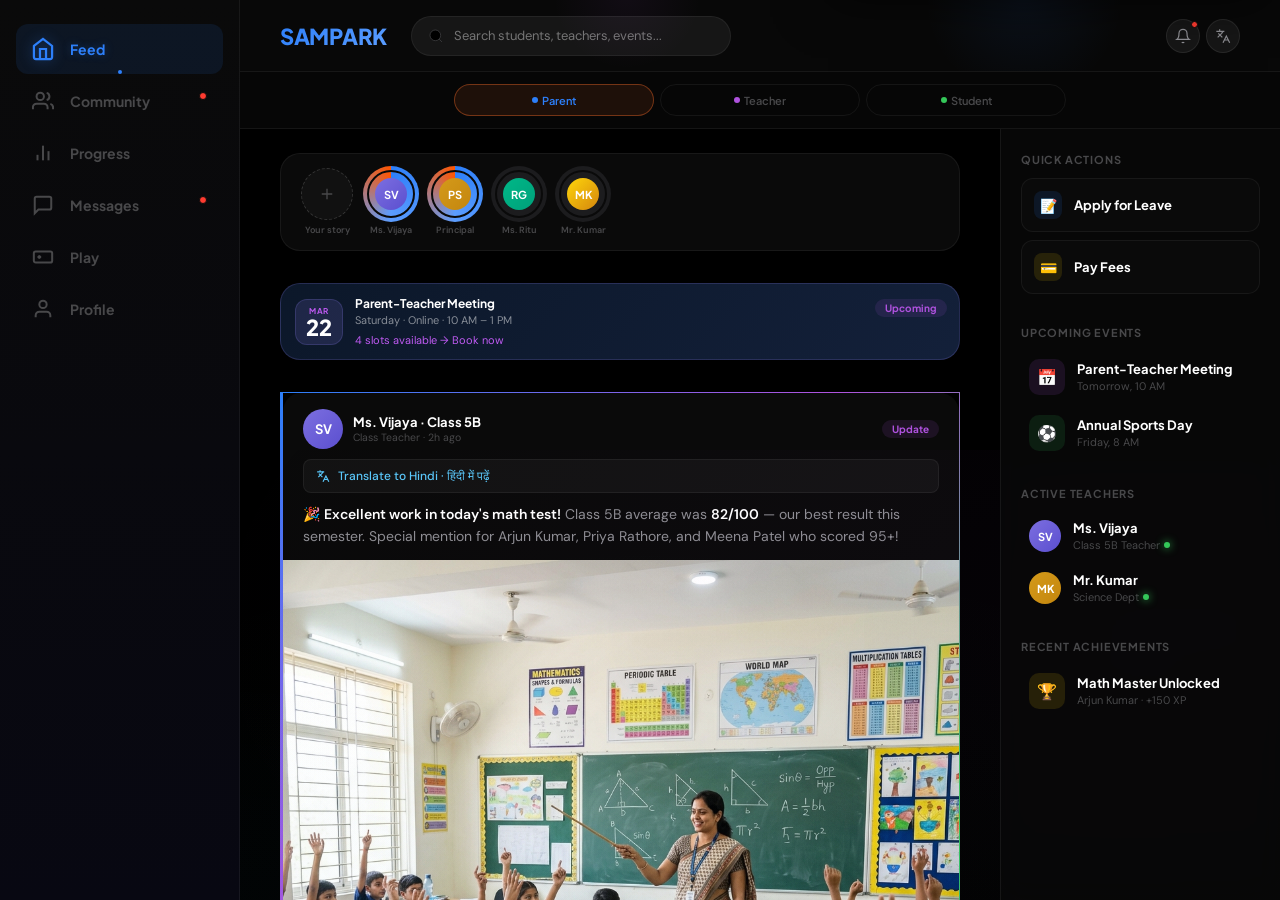
==== web/index.html @ d1271f02 "Add web directory contents properly" ====
<!DOCTYPE html>
<html lang="en">
<head>
<meta charset="UTF-8">
<meta name="viewport" content="width=device-width, initial-scale=1.0">
<title>SAMPARK — School Social Network</title>
<link href="https://fonts.googleapis.com/css2?family=Plus+Jakarta+Sans:ital,wght@0,400;0,500;0,600;0,700;0,800&family=DM+Sans:wght@400;500;600&display=swap" rel="stylesheet">
<link rel="stylesheet" href="sampark.css">
<!-- PWA Support -->
<link rel="manifest" href="manifest.json">
<meta name="theme-color" content="#000000">
<link rel="apple-touch-icon" href="img_math.png">
</head>
<body>



<!-- DEVICE -->
<div class="device">
<!-- TOAST -->
<div class="toast-container" id="toast-container"></div>
<!-- CONFETTI -->
<div class="celebrate" id="celebrate"></div>
<!-- ACHIEVEMENT MODAL -->
<div class="achmodal" id="achModal" onclick="closeAch()">
  <div class="achbox" onclick="event.stopPropagation()">
    <div class="achglow" id="achemoji">🏆</div>
    <div class="chip cgd" style="margin-bottom:12px">Achievement Unlocked!</div>
    <h2 id="achtitle">Math Master</h2>
    <p id="achdesc">Scored 90%+ in 3 consecutive tests</p>
    <div class="achxp" id="achxp">+150 XP</div>
    <button class="btn bor" style="width:100%" onclick="closeAch()">Awesome! 🎉</button>
  </div>
</div>
<!-- STORY VIEWER -->
<div class="stviewer" id="storyViewer">
  <div class="stprogbar" id="stprogbar"></div>
  <div class="sthdr">
    <div class="av av32 avt" id="stav">SV</div>
    <div style="flex:1"><div style="font-family:var(--font);font-size:13px;font-weight:700;color:white" id="stauth">Ms. Vijaya</div><div style="font-size:11px;color:rgba(255,255,255,.5)" id="sttm">2h ago</div></div>
    <div class="stclose" onclick="closeStory()"><svg viewBox="0 0 24 24"><line x1="18" y1="6" x2="6" y2="18"/><line x1="6" y1="6" x2="18" y2="18"/></svg></div>
  </div>
  <div class="stcontent" id="stcont">📸</div>
  <div class="stcap"><h4 id="stcaph">Class Update</h4><p id="stcapp">Loading...</p></div>
</div>
<!-- CHAT SCREEN -->
<div class="chatscr" id="chatScr">
  <div class="chathdr">
    <button class="chatback" onclick="closeChat()"><svg viewBox="0 0 24 24"><polyline points="15 18 9 12 15 6"/></svg></button>
    <div class="av av40 avt" style="flex-shrink:0">SV</div>
    <div style="flex:1"><div style="font-family:var(--font);font-size:15px;font-weight:700;color:var(--tx)">Ms. Vijaya · Class 5B</div><div style="font-size:11px;color:var(--mn)">● Online now</div></div>
    <div class="hbtn" onclick="toast('📹','Video Call','Connecting to Google Meet...')"><svg viewBox="0 0 24 24"><polygon points="23 7 16 12 23 17 23 7"/><rect x="1" y="5" width="15" height="14" rx="2" ry="2"/></svg></div>
  </div>
  <div class="chatmsgs" id="chatmsgs">
    <div style="text-align:center;font-size:11px;color:var(--tx3);padding:8px 0">Today</div>
    <div class="mbbl min">Arjun did wonderfully in today's math test! 🌟 He scored 96/100. You should be very proud!<div class="mtmin">10:23 AM</div></div>
    <div class="mbbl min" style="align-self:flex-start">
      <div class="voicemsg">
        <button class="vplay" onclick="playVoice(this)"><svg viewBox="0 0 24 24"><polygon points="5 3 19 12 5 21 5 3"/></svg></button>
        <div class="vwv" id="vwv"></div>
        <span style="font-size:10px;color:var(--tx3)">0:12</span>
      </div>
      <div class="mtmin">10:24 AM</div>
    </div>
    <div class="mbbl mout">Thank you so much! We've been practicing every evening. Can I schedule a meeting to discuss his overall progress? 🙏<div class="mtm">10:31 AM ✓✓</div></div>
    <div class="mbbl min">Absolutely! I have slots on Saturday morning. Use the scheduler to book a time. 📅<div class="mtmin">10:35 AM</div></div>
  </div>
  <div class="chatinput">
    <div class="hbtn" onclick="toast('🎤','Voice Note','Hold to record in Hindi')"><svg viewBox="0 0 24 24"><path d="M12 1a3 3 0 0 0-3 3v8a3 3 0 0 0 6 0V4a3 3 0 0 0-3-3z"/><path d="M19 10v2a7 7 0 0 1-14 0v-2"/><line x1="12" y1="19" x2="12" y2="23"/><line x1="8" y1="23" x2="16" y2="23"/></svg></div>
    <input type="text" placeholder="Type a message..." id="ci" onkeydown="if(event.key==='Enter')sendMsg()"/>
    <button class="chatsend" onclick="sendMsg()"><svg viewBox="0 0 24 24"><line x1="22" y1="2" x2="11" y2="13"/><polygon points="22 2 15 22 11 13 2 9 22 2"/></svg></button>
  </div>
</div>
<!-- NOTIF PANEL -->
<div class="notifpanel" id="notifPanel">
  <div class="notifhdr"><h3>Notifications</h3><div class="hbtn" onclick="closeNotif()"><svg viewBox="0 0 24 24"><line x1="18" y1="6" x2="6" y2="18"/><line x1="6" y1="6" x2="18" y2="18"/></svg></div></div>
  <div class="notifitem unrd" onclick="closeNotif();badge('🏆','Math Master','Scored 95/100 — excellent!','+150 XP')"><div class="notiftico" style="background:var(--gdl)">🏆</div><div class="notifbdy"><h5>Badge Unlocked — Math Master!</h5><p>Arjun earned the Math Master badge</p><time>2 minutes ago</time></div></div>
  <div class="notifitem unrd" onclick="closeNotif();openChat()"><div class="notiftico" style="background:var(--pul)">💬</div><div class="notifbdy"><h5>Message from Ms. Vijaya</h5><p>Arjun did wonderfully today! 🌟</p><time>2 hours ago</time></div></div>
  <div class="notifitem unrd" onclick="closeNotif();switchTab('comm')"><div class="notiftico" style="background:var(--rdl)">📢</div><div class="notifbdy"><h5>School Announcement</h5><p>Early dismissal this Friday at 1 PM</p><time>3 hours ago</time></div></div>
  <div class="notifitem" onclick="closeNotif()"><div class="notiftico" style="background:var(--mnl)">🗓️</div><div class="notifbdy"><h5>Meeting Reminder</h5><p>PTM tomorrow at 10 AM — video call ready</p><time>Yesterday</time></div></div>
  <div class="notifitem" onclick="closeNotif()"><div class="notiftico" style="background:var(--gdl)">🔥</div><div class="notifbdy"><h5>7-Day Streak!</h5><p>You've been active 7 days in a row +50 XP</p><time>2 days ago</time></div></div>
</div>

  <div class="status">
    <span class="st">9:41</span>
    <div style="display:flex;gap:6px;align-items:center">
      <div class="sig"><span></span><span></span><span></span><span></span></div>
      <svg width="15" height="11" viewBox="0 0 15 11" fill="var(--tx)"><path d="M7.5 2.5C9.5 2.5 11.3 3.3 12.6 4.6L14 3.2C12.3 1.5 10 .5 7.5.5S2.7 1.5 1 3.2L2.4 4.6C3.7 3.3 5.5 2.5 7.5 2.5z"/><path d="M7.5 5.5c1.1 0 2.1.45 2.83 1.17L11.74 5.2A5.49 5.49 0 0 0 7.5 3.5 5.49 5.49 0 0 0 3.26 5.2L4.67 6.67A3.97 3.97 0 0 1 7.5 5.5z"/><circle cx="7.5" cy="9" r="1.5"/></svg>
      <div class="bat"><div class="bat-body"><div class="bat-fill"></div></div><div class="bat-tip"></div></div>
    </div>
  </div>
  <div class="app-hdr">
    <div class="hdr-left">
      <div class="hdr-logo">
        <img src="logo.png" alt="" onerror="this.style.display='none'" class="logo-img">
        <span class="logo">SAMPARK</span>
      </div>
      
      <div class="desk-search">
        <svg viewBox="0 0 24 24"><circle cx="11" cy="11" r="8"/><line x1="21" y1="21" x2="16.65" y2="16.65"/></svg>
        <input type="text" placeholder="Search students, teachers, events..." />
      </div>
    </div>
    
    <div class="hdr-r">
      <div class="hbtn" onclick="openNotif()" style="position:relative">
        <svg viewBox="0 0 24 24"><path d="M18 8A6 6 0 0 0 6 8c0 7-3 9-3 9h18s-3-2-3-9"/><path d="M13.73 21a2 2 0 0 1-3.46 0"/></svg>
        <span class="nbadge"></span>
      </div>
      <div class="hbtn" onclick="toast('🌐','Translate','Content will appear in Hindi')">
        <svg viewBox="0 0 24 24"><path d="M5 8l6 6M4 14l6-6 2-3"/><path d="M2 5h12M7 2v3"/><path d="M22 22l-5-10-5 10M14 18h6"/></svg>
      </div>
    </div>
  </div>
  <div class="role-bar">
    <div class="rp ap" id="rp-parent" onclick="setRole('parent')"><div class="rp-dot" style="background:var(--or)"></div><span data-i18n="parent">Parent</span></div>
    <div class="rp" id="rp-teacher" onclick="setRole('teacher')"><div class="rp-dot" style="background:var(--pu)"></div><span data-i18n="teacher">Teacher</span></div>
    <div class="rp" id="rp-student" onclick="setRole('student')"><div class="rp-dot" style="background:var(--mn)"></div><span data-i18n="student">Student</span></div>
  </div>
  <div class="screens">
    <!-- ═══ FEED ═══ -->
    <div class="scr active" id="s-feed">
      <div class="stbar">
        <div class="stit"><div class="stadd" onclick="toast('📷','Add Story','Camera opening...')"><svg viewBox="0 0 24 24"><line x1="12" y1="5" x2="12" y2="19"/><line x1="5" y1="12" x2="19" y2="12"/></svg></div><span class="stnm" data-i18n="yourStory">Your story</span></div>
        <div class="stit" onclick="openStory('SV','Ms. Vijaya','2h ago','📸','Class 5B Math Results 🎉','Class average 82/100 — our best this semester!','img_math.png')"><div class="string live"><div class="stinner"><div class="av av32 avt">SV</div></div></div><span class="stnm">Ms. Vijaya</span></div>
        <div class="stit" onclick="openStory('PS','Principal','5h ago','🏫','Annual Sports Day 🏆','Sports Day prep in full swing — parents welcome!','img_sports.png')"><div class="string live"><div class="stinner"><div class="av av32 ava">PS</div></div></div><span class="stnm">Principal</span></div>
        <div class="stit" onclick="openStory('RG','Ms. Ritu','1d ago','📚','Book Fair Coming! 📖','500+ books at Scholastic Book Fair — May 18-20!','img_bookfair.png')"><div class="string seen"><div class="stinner"><div class="av av32 avs">RG</div></div></div><span class="stnm">Ms. Ritu</span></div>
        <div class="stit" onclick="openStory('MK','Mr. Kumar','2d ago','🔬','Science Project 🧪','Students building amazing solar system models!','img_science.png')"><div class="string seen"><div class="stinner"><div class="av av32 avt" style="background:linear-gradient(135deg,var(--gd),#D4860E)">MK</div></div></div><span class="stnm">Mr. Kumar</span></div>
      </div>
      <div class="evbanner" onclick="switchTab('msgs')">
        <div class="evdt"><div class="evm">Mar</div><div class="evd">22</div></div>
        <div class="evinf"><h4>Parent-Teacher Meeting</h4><p>Saturday · Online · 10 AM – 1 PM</p><p style="margin-top:6px;font-size:11px;color:var(--pu2)">4 slots available → Book now</p></div>
        <div class="evp"><span class="chip cpu">Upcoming</span></div>
      </div>
      <div id="tc" style="display:none">
        <div style="margin:8px 20px;background:var(--s1);border:1px solid var(--br);border-radius:var(--r16);padding:14px">
          <div style="display:flex;align-items:center;gap:10px;margin-bottom:10px">
            <div class="av av40 avt">SV</div>
            <div style="flex:1;background:var(--s2);border-radius:var(--r99);height:36px;display:flex;align-items:center;padding:0 14px;cursor:text;color:var(--tx3);font-size:13px" onclick="toast('✏️','Post Composer','Opening editor...')">What's happening in class today?</div>
          </div>
          <div style="display:flex;gap:8px">
            <button class="btn bgh" style="height:34px;padding:0 12px;font-size:12px;flex:1" onclick="toast('📸','Camera','Opening...')">📸 Photo</button>
            <button class="btn bgh" style="height:34px;padding:0 12px;font-size:12px;flex:1" onclick="toast('🎤','Voice','Recording...')">🎤 Voice</button>
            <button class="btn bor" style="height:34px;padding:0 12px;font-size:12px;flex:1" onclick="toast('📢','Posted!','Update sent to 42 parents via app + WhatsApp')">Post Now</button>
          </div>
        </div>
      </div>
      <div class="post unread">
        <div class="phdr">
          <div class="av av40 avt">SV</div>
          <div class="pmeta"><div class="pname">Ms. Vijaya · Class 5B</div><div class="psub">Class Teacher · 2h ago</div></div>
          <span class="chip cpu">Update</span>
        </div>
        <div class="trbar" onclick="toast('🌐','Translated to Hindi','कक्षा 5बी का गणित परिणाम आ गया!')">
          <svg viewBox="0 0 24 24"><path d="M5 8l6 6M4 14l6-6 2-3"/><path d="M2 5h12M7 2v3"/><path d="M22 22l-5-10-5 10M14 18h6"/></svg>
          <span>Translate to Hindi · हिंदी में पढ़ें</span>
        </div>
        <div class="pbody">🎉 <strong>Excellent work in today's math test!</strong> Class 5B average was <strong>82/100</strong> — our best result this semester. Special mention for Arjun Kumar, Priya Rathore, and Meena Patel who scored 95+!</div>
        <img class="pimg" src="img_math.png" alt="Math class">
        <div class="xpembed">
          <div class="xpei">🏆</div>
          <div class="xpet"><h5>Class Achievement Unlocked!</h5><p>Math Masters — Class 5B earned +300 XP</p></div>
          <button class="btn bgh" style="height:30px;padding:0 10px;font-size:11px;flex-shrink:0" onclick="badge('🏆','Math Master','Arjun scored 95/100!','+150 XP')">Celebrate</button>
        </div>
        <div class="pacts">
          <div class="abtn" id="lk1" onclick="like('lk1',24)"><svg viewBox="0 0 24 24"><path d="M20.84 4.61a5.5 5.5 0 0 0-7.78 0L12 5.67l-1.06-1.06a5.5 5.5 0 0 0-7.78 7.78l1.06 1.06L12 21.23l7.78-7.78 1.06-1.06a5.5 5.5 0 0 0 0-7.78z"/></svg><span>24</span></div>
          <div class="abtn" onclick="switchTab('comm')"><svg viewBox="0 0 24 24"><path d="M21 15a2 2 0 0 1-2 2H7l-4 4V5a2 2 0 0 1 2-2h14a2 2 0 0 1 2 2z"/></svg><span>8</span></div>
          <div class="abtn" id="cp1" onclick="clap('cp1',12)"><svg viewBox="0 0 24 24"><path d="M14.5 2.5c0-1.1-.9-2-2-2s-2 .9-2 2v7.5L9 12l-1.5-5.5c-.28-1.1-1.4-1.7-2.5-1.4s-1.7 1.4-1.4 2.5L6 17l-1.7-1.7a1.5 1.5 0 0 0-2.1 2.1L6 21.2A7.5 7.5 0 0 0 13.5 24h1a7.5 7.5 0 0 0 7.5-7.5V9a2 2 0 0 0-4 0v-1a2 2 0 0 0-4 0v-.5z"/></svg><span>12</span></div>
          <div class="abtn" onclick="toast('📤','Shared!','Sent to WhatsApp')"><svg viewBox="0 0 24 24"><circle cx="18" cy="5" r="3"/><circle cx="6" cy="12" r="3"/><circle cx="18" cy="19" r="3"/><line x1="8.59" y1="13.51" x2="15.42" y2="17.49"/><line x1="15.41" y1="6.51" x2="8.59" y2="10.49"/></svg><span>Share</span></div>
        </div>
      </div>
      <div class="post">
        <div class="phdr">
          <div class="av av40 avs">RG</div>
          <div class="pmeta"><div class="pname">Ms. Ritu Gupta</div><div class="psub">Hindi & Science · 5h ago</div></div>
          <span class="chip cmn">Home Tips</span>
        </div>
        <div class="pbody">📚 <strong>Tonight's home-support challenge:</strong> Ask your child to read one paragraph aloud from any book or newspaper. Just 5 minutes — it significantly boosts reading fluency over time! 🌙</div>
        <div class="tipcard">
          <h5><svg width="12" height="12" viewBox="0 0 24 24" fill="none" stroke="currentColor" stroke-width="2"><polyline points="20 6 9 17 4 12"/></svg>Quick Action for Tonight</h5>
          <p>5 mins read-aloud with your child before bedtime ✓</p>
        </div>
        <div class="pacts">
          <div class="abtn" id="lk2" onclick="like('lk2',18)"><svg viewBox="0 0 24 24"><path d="M20.84 4.61a5.5 5.5 0 0 0-7.78 0L12 5.67l-1.06-1.06a5.5 5.5 0 0 0-7.78 7.78l1.06 1.06L12 21.23l7.78-7.78 1.06-1.06a5.5 5.5 0 0 0 0-7.78z"/></svg><span>18</span></div>
          <div class="abtn" onclick="switchTab('comm')"><svg viewBox="0 0 24 24"><path d="M21 15a2 2 0 0 1-2 2H7l-4 4V5a2 2 0 0 1 2-2h14a2 2 0 0 1 2 2z"/></svg><span>3</span></div>
          <div class="abtn" onclick="toast('📤','Shared!','Sent to WhatsApp')"><svg viewBox="0 0 24 24"><circle cx="18" cy="5" r="3"/><circle cx="6" cy="12" r="3"/><circle cx="18" cy="19" r="3"/><line x1="8.59" y1="13.51" x2="15.42" y2="17.49"/><line x1="15.41" y1="6.51" x2="8.59" y2="10.49"/></svg><span>Share</span></div>
        </div>
      </div>
      <div class="post" style="margin-bottom:8px">
        <div class="phdr">
          <div class="av av40 ava">PS</div>
          <div class="pmeta"><div class="pname">Principal Singh</div><div class="psub">School Administration · 1d ago</div></div>
          <span class="chip crd">Alert</span>
        </div>
        <div class="pbody">⚠️ <strong>Important:</strong> School closes at <strong>1 PM on Friday, March 21</strong> for Annual Sports Day preparation. Please arrange early pickup. Thank you!</div>
        <div class="pacts">
          <div class="abtn" id="lk3" onclick="like('lk3',41)"><svg viewBox="0 0 24 24"><path d="M20.84 4.61a5.5 5.5 0 0 0-7.78 0L12 5.67l-1.06-1.06a5.5 5.5 0 0 0-7.78 7.78l1.06 1.06L12 21.23l7.78-7.78 1.06-1.06a5.5 5.5 0 0 0 0-7.78z"/></svg><span>41</span></div>
          <div class="abtn" onclick="switchTab('comm')"><svg viewBox="0 0 24 24"><path d="M21 15a2 2 0 0 1-2 2H7l-4 4V5a2 2 0 0 1 2-2h14a2 2 0 0 1 2 2z"/></svg><span>12</span></div>
          <div class="abtn" onclick="toast('📤','Shared!','Sent to WhatsApp')"><svg viewBox="0 0 24 24"><circle cx="18" cy="5" r="3"/><circle cx="6" cy="12" r="3"/><circle cx="18" cy="19" r="3"/><line x1="8.59" y1="13.51" x2="15.42" y2="17.49"/><line x1="15.41" y1="6.51" x2="8.59" y2="10.49"/></svg><span>Share</span></div>
        </div>
      </div>
      <!-- NEW POSTS -->
      <div class="post unread">
        <div class="phdr">
          <div class="av av40 avt" style="background:linear-gradient(135deg,var(--gd),#D4860E)">MK</div>
          <div class="pmeta"><div class="pname">Mr. Kumar · Science</div><div class="psub">Class 5B · 3h ago</div></div>
          <span class="chip cor">Reminder</span>
        </div>
        <div class="pbody">🔬 <strong>Science Project Reminder!</strong> All students must submit their working models by <strong>Friday, May 16</strong>. Topics: Solar System, Water Cycle, or Simple Machines. Parents, please help them with materials — chart paper, thermocol, and glue. 🧪</div>
        <img class="pimg" src="img_science.png" alt="Science project">
        <div class="tipcard"><h5><svg width="12" height="12" viewBox="0 0 24 24" fill="none" stroke="currentColor" stroke-width="2"><polyline points="20 6 9 17 4 12"/></svg>Materials Needed</h5><p>Chart paper · Thermocol · Fevicol · Sketch pens · Any recycled items ✓</p></div>
        <div class="pacts">
          <div class="abtn" id="lk4" onclick="like('lk4',15)"><svg viewBox="0 0 24 24"><path d="M20.84 4.61a5.5 5.5 0 0 0-7.78 0L12 5.67l-1.06-1.06a5.5 5.5 0 0 0-7.78 7.78l1.06 1.06L12 21.23l7.78-7.78 1.06-1.06a5.5 5.5 0 0 0 0-7.78z"/></svg><span>15</span></div>
          <div class="abtn" onclick="switchTab('comm')"><svg viewBox="0 0 24 24"><path d="M21 15a2 2 0 0 1-2 2H7l-4 4V5a2 2 0 0 1 2-2h14a2 2 0 0 1 2 2z"/></svg><span>5</span></div>
          <div class="abtn" onclick="toast('📤','Shared!','Sent to WhatsApp')"><svg viewBox="0 0 24 24"><circle cx="18" cy="5" r="3"/><circle cx="6" cy="12" r="3"/><circle cx="18" cy="19" r="3"/><line x1="8.59" y1="13.51" x2="15.42" y2="17.49"/><line x1="15.41" y1="6.51" x2="8.59" y2="10.49"/></svg><span>Share</span></div>
        </div>
      </div>
      <div class="post">
        <div class="phdr">
          <div class="av av40" style="background:linear-gradient(135deg,#2D7FF9,#5B9DFF)">PT</div>
          <div class="pmeta"><div class="pname">PE Teacher · Sports Dept</div><div class="psub">Physical Education · 6h ago</div></div>
          <span class="chip cmn">Sports</span>
        </div>
        <div class="pbody">🏃 <strong>Annual Sports Day — March 21!</strong> Events include: 100m race, relay, long jump, tug of war, and lemon-spoon race. Students must wear white PT uniform and white shoes. Reporting time: <strong>7:30 AM sharp</strong>. Parents are welcome to attend! 🏆</div>
        <img class="pimg" src="img_sports.png" alt="Sports day">
        <div class="pacts">
          <div class="abtn" id="lk5" onclick="like('lk5',32)"><svg viewBox="0 0 24 24"><path d="M20.84 4.61a5.5 5.5 0 0 0-7.78 0L12 5.67l-1.06-1.06a5.5 5.5 0 0 0-7.78 7.78l1.06 1.06L12 21.23l7.78-7.78 1.06-1.06a5.5 5.5 0 0 0 0-7.78z"/></svg><span>32</span></div>
          <div class="abtn" onclick="switchTab('comm')"><svg viewBox="0 0 24 24"><path d="M21 15a2 2 0 0 1-2 2H7l-4 4V5a2 2 0 0 1 2-2h14a2 2 0 0 1 2 2z"/></svg><span>9</span></div>
          <div class="abtn" onclick="toast('📤','Shared!','Sent to WhatsApp')"><svg viewBox="0 0 24 24"><circle cx="18" cy="5" r="3"/><circle cx="6" cy="12" r="3"/><circle cx="18" cy="19" r="3"/><line x1="8.59" y1="13.51" x2="15.42" y2="17.49"/><line x1="15.41" y1="6.51" x2="8.59" y2="10.49"/></svg><span>Share</span></div>
        </div>
      </div>
      <div class="post">
        <div class="phdr">
          <div class="av av40 ava">PS</div>
          <div class="pmeta"><div class="pname">PTA Committee</div><div class="psub">Parent-Teacher Association · 1d ago</div></div>
          <span class="chip cpu">Meeting</span>
        </div>
        <div class="pbody">📋 <strong>PTA Meeting — Saturday, March 22</strong> at 10 AM (Online via Google Meet). Agenda: Summer camp planning, fee structure review, canteen quality feedback, and new library books selection. All parents are requested to attend. Link will be shared on WhatsApp. 🙏</div>
        <div class="pacts">
          <div class="abtn" id="lk6" onclick="like('lk6',28)"><svg viewBox="0 0 24 24"><path d="M20.84 4.61a5.5 5.5 0 0 0-7.78 0L12 5.67l-1.06-1.06a5.5 5.5 0 0 0-7.78 7.78l1.06 1.06L12 21.23l7.78-7.78 1.06-1.06a5.5 5.5 0 0 0 0-7.78z"/></svg><span>28</span></div>
          <div class="abtn" onclick="switchTab('comm')"><svg viewBox="0 0 24 24"><path d="M21 15a2 2 0 0 1-2 2H7l-4 4V5a2 2 0 0 1 2-2h14a2 2 0 0 1 2 2z"/></svg><span>6</span></div>
          <div class="abtn" onclick="toast('📤','Shared!','Sent to WhatsApp')"><svg viewBox="0 0 24 24"><circle cx="18" cy="5" r="3"/><circle cx="6" cy="12" r="3"/><circle cx="18" cy="19" r="3"/><line x1="8.59" y1="13.51" x2="15.42" y2="17.49"/><line x1="15.41" y1="6.51" x2="8.59" y2="10.49"/></svg><span>Share</span></div>
        </div>
      </div>
      <div class="post">
        <div class="phdr">
          <div class="av av40" style="background:linear-gradient(135deg,#FF6B35,#FF9F1C)">CN</div>
          <div class="pmeta"><div class="pname">Canteen Manager</div><div class="psub">School Canteen · 2d ago</div></div>
          <span class="chip cgd">Menu</span>
        </div>
        <div class="pbody">🍱 <strong>New Canteen Menu!</strong> Starting next week, we're adding healthier options: Brown bread sandwich ₹20, Fruit salad ₹15, Sprouts chaat ₹10, Dal-rice combo ₹25. Also: <strong>No outside food allowed</strong> from April 1 as per school hygiene policy. 🥗</div>
        <img class="pimg" src="img_canteen.png" alt="Canteen food">
        <div class="pacts">
          <div class="abtn" id="lk7" onclick="like('lk7',19)"><svg viewBox="0 0 24 24"><path d="M20.84 4.61a5.5 5.5 0 0 0-7.78 0L12 5.67l-1.06-1.06a5.5 5.5 0 0 0-7.78 7.78l1.06 1.06L12 21.23l7.78-7.78 1.06-1.06a5.5 5.5 0 0 0 0-7.78z"/></svg><span>19</span></div>
          <div class="abtn" onclick="switchTab('comm')"><svg viewBox="0 0 24 24"><path d="M21 15a2 2 0 0 1-2 2H7l-4 4V5a2 2 0 0 1 2-2h14a2 2 0 0 1 2 2z"/></svg><span>14</span></div>
          <div class="abtn" onclick="toast('📤','Shared!','Sent to WhatsApp')"><svg viewBox="0 0 24 24"><circle cx="18" cy="5" r="3"/><circle cx="6" cy="12" r="3"/><circle cx="18" cy="19" r="3"/><line x1="8.59" y1="13.51" x2="15.42" y2="17.49"/><line x1="15.41" y1="6.51" x2="8.59" y2="10.49"/></svg><span>Share</span></div>
        </div>
      </div>
      <div class="post" style="margin-bottom:8px">
        <div class="phdr">
          <div class="av av40 avs">RG</div>
          <div class="pmeta"><div class="pname">Ms. Ritu Gupta · Hindi</div><div class="psub">Hindi Teacher · 3d ago</div></div>
          <span class="chip cor">Homework</span>
        </div>
        <div class="pbody">📖 <strong>Hindi Sulekh (Handwriting) Practice:</strong> Please ensure your child writes <strong>one page of Hindi cursive</strong> daily. Good handwriting earns bonus XP! Also, the Hindi poem recitation competition is on <strong>March 25</strong> — topic: "Mera Bharat Mahan". 🇮🇳</div>
        <div class="xpembed">
          <div class="xpei">📝</div>
          <div class="xpet"><h5>Daily Writing Challenge</h5><p>Complete 1 page Hindi sulekh for +20 XP daily</p></div>
          <button class="btn bgh" style="height:30px;padding:0 10px;font-size:11px;flex-shrink:0" onclick="toast('✅','Logged!','Today\'s writing practice marked complete · +20 XP')">Done ✓</button>
        </div>
        <div class="pacts">
          <div class="abtn" id="lk8" onclick="like('lk8',22)"><svg viewBox="0 0 24 24"><path d="M20.84 4.61a5.5 5.5 0 0 0-7.78 0L12 5.67l-1.06-1.06a5.5 5.5 0 0 0-7.78 7.78l1.06 1.06L12 21.23l7.78-7.78 1.06-1.06a5.5 5.5 0 0 0 0-7.78z"/></svg><span>22</span></div>
          <div class="abtn" onclick="switchTab('comm')"><svg viewBox="0 0 24 24"><path d="M21 15a2 2 0 0 1-2 2H7l-4 4V5a2 2 0 0 1 2-2h14a2 2 0 0 1 2 2z"/></svg><span>4</span></div>
          <div class="abtn" onclick="toast('📤','Shared!','Sent to WhatsApp')"><svg viewBox="0 0 24 24"><circle cx="18" cy="5" r="3"/><circle cx="6" cy="12" r="3"/><circle cx="18" cy="19" r="3"/><line x1="8.59" y1="13.51" x2="15.42" y2="17.49"/><line x1="15.41" y1="6.51" x2="8.59" y2="10.49"/></svg><span>Share</span></div>
        </div>
      </div>
      <div class="post unread">
        <div class="phdr">
          <div class="av av40" style="background:linear-gradient(135deg,#AF52DE,#DA70D6)">LB</div>
          <div class="pmeta"><div class="pname">School Library</div><div class="psub">Librarian · Ms. Meera · 4h ago</div></div>
          <span class="chip cpu">New</span>
        </div>
        <div class="pbody">📚 <strong>Annual Book Fair — May 18-20!</strong> Over 500 books from Scholastic, National Book Trust, and CBT. Special discounts for students: 20% off on all fiction, 30% off on reference books. Each student gets a ₹100 book voucher from school. Don't miss it! 📖✨</div>
        <img class="pimg" src="img_bookfair.png" alt="Book fair">
        <div class="pacts">
          <div class="abtn" id="lk9" onclick="like('lk9',35)"><svg viewBox="0 0 24 24"><path d="M20.84 4.61a5.5 5.5 0 0 0-7.78 0L12 5.67l-1.06-1.06a5.5 5.5 0 0 0-7.78 7.78l1.06 1.06L12 21.23l7.78-7.78 1.06-1.06a5.5 5.5 0 0 0 0-7.78z"/></svg><span>35</span></div>
          <div class="abtn" onclick="switchTab('comm')"><svg viewBox="0 0 24 24"><path d="M21 15a2 2 0 0 1-2 2H7l-4 4V5a2 2 0 0 1 2-2h14a2 2 0 0 1 2 2z"/></svg><span>7</span></div>
          <div class="abtn" onclick="toast('📤','Shared!','Sent to WhatsApp')"><svg viewBox="0 0 24 24"><circle cx="18" cy="5" r="3"/><circle cx="6" cy="12" r="3"/><circle cx="18" cy="19" r="3"/><line x1="8.59" y1="13.51" x2="15.42" y2="17.49"/><line x1="15.41" y1="6.51" x2="8.59" y2="10.49"/></svg><span>Share</span></div>
        </div>
      </div>
      <div class="post">
        <div class="phdr">
          <div class="av av40" style="background:linear-gradient(135deg,#FF3B30,#FF6961)">TR</div>
          <div class="pmeta"><div class="pname">Transport Dept</div><div class="psub">School Administration · 5h ago</div></div>
          <span class="chip crd">Important</span>
        </div>
        <div class="pbody">🚌 <strong>Bus Route 5 — Timing Change!</strong> Due to road construction near Sector 12, Route 5 will now depart <strong>10 minutes earlier (7:00 AM)</strong> from tomorrow. Drop timing remains same. This is effective until June 15. Parents on Route 5, please note. Contact transport desk for queries: 📞 98765-00005</div>
        <div class="pacts">
          <div class="abtn" id="lk10" onclick="like('lk10',16)"><svg viewBox="0 0 24 24"><path d="M20.84 4.61a5.5 5.5 0 0 0-7.78 0L12 5.67l-1.06-1.06a5.5 5.5 0 0 0-7.78 7.78l1.06 1.06L12 21.23l7.78-7.78 1.06-1.06a5.5 5.5 0 0 0 0-7.78z"/></svg><span>16</span></div>
          <div class="abtn" onclick="switchTab('comm')"><svg viewBox="0 0 24 24"><path d="M21 15a2 2 0 0 1-2 2H7l-4 4V5a2 2 0 0 1 2-2h14a2 2 0 0 1 2 2z"/></svg><span>11</span></div>
          <div class="abtn" onclick="toast('📤','Shared!','Sent to WhatsApp')"><svg viewBox="0 0 24 24"><circle cx="18" cy="5" r="3"/><circle cx="6" cy="12" r="3"/><circle cx="18" cy="19" r="3"/><line x1="8.59" y1="13.51" x2="15.42" y2="17.49"/><line x1="15.41" y1="6.51" x2="8.59" y2="10.49"/></svg><span>Share</span></div>
        </div>
      </div>
      <div class="post">
        <div class="phdr">
          <div class="av av40 ava">PS</div>
          <div class="pmeta"><div class="pname">Exam Controller</div><div class="psub">Examination Dept · 1d ago</div></div>
          <span class="chip cor">Exam</span>
        </div>
        <div class="pbody">📝 <strong>Unit Test 3 — Exam Timetable Released!</strong><br>📐 May 19 (Mon) — Mathematics<br>🔬 May 20 (Tue) — Science<br>📖 May 21 (Wed) — Hindi<br>📝 May 22 (Thu) — English<br>🌍 May 23 (Fri) — Social Studies<br><br>Timing: <strong>9:00 AM – 11:00 AM</strong>. Students must bring their own stationery. No calculators allowed.</div>
        <img class="pimg" src="img_exam.png" alt="Exam hall">
        <div class="pacts">
          <div class="abtn" id="lk11" onclick="like('lk11',38)"><svg viewBox="0 0 24 24"><path d="M20.84 4.61a5.5 5.5 0 0 0-7.78 0L12 5.67l-1.06-1.06a5.5 5.5 0 0 0-7.78 7.78l1.06 1.06L12 21.23l7.78-7.78 1.06-1.06a5.5 5.5 0 0 0 0-7.78z"/></svg><span>38</span></div>
          <div class="abtn" onclick="switchTab('comm')"><svg viewBox="0 0 24 24"><path d="M21 15a2 2 0 0 1-2 2H7l-4 4V5a2 2 0 0 1 2-2h14a2 2 0 0 1 2 2z"/></svg><span>18</span></div>
          <div class="abtn" onclick="toast('📤','Shared!','Sent to WhatsApp')"><svg viewBox="0 0 24 24"><circle cx="18" cy="5" r="3"/><circle cx="6" cy="12" r="3"/><circle cx="18" cy="19" r="3"/><line x1="8.59" y1="13.51" x2="15.42" y2="17.49"/><line x1="15.41" y1="6.51" x2="8.59" y2="10.49"/></svg><span>Share</span></div>
        </div>
      </div>
      <div class="post">
        <div class="phdr">
          <div class="av av40" style="background:linear-gradient(135deg,#00C896,#34C759)">EC</div>
          <div class="pmeta"><div class="pname">Eco Club · Green Warriors</div><div class="psub">Student Club · 2d ago</div></div>
          <span class="chip cmn">Activity</span>
        </div>
        <div class="pbody">🌱 <strong>Tree Plantation Drive — May 15!</strong> Every student plants one sapling in the school garden. Saplings provided: Neem, Mango, Peepal, Tulsi. Wear your house t-shirts! Parents who want to donate saplings can contact the Eco Club coordinator. Let's make our school greener! 🌳💚</div>
        <img class="pimg" src="img_trees.png" alt="Tree plantation">
        <div class="xpembed">
          <div class="xpei">🌱</div>
          <div class="xpet"><h5>Green Warrior Badge</h5><p>Plant a tree and earn +30 XP!</p></div>
          <button class="btn bgh" style="height:30px;padding:0 10px;font-size:11px;flex-shrink:0" onclick="toast('🌱','Registered!','You\'re signed up for Tree Plantation Drive · +30 XP')">Join</button>
        </div>
        <div class="pacts">
          <div class="abtn" id="lk12" onclick="like('lk12',45)"><svg viewBox="0 0 24 24"><path d="M20.84 4.61a5.5 5.5 0 0 0-7.78 0L12 5.67l-1.06-1.06a5.5 5.5 0 0 0-7.78 7.78l1.06 1.06L12 21.23l7.78-7.78 1.06-1.06a5.5 5.5 0 0 0 0-7.78z"/></svg><span>45</span></div>
          <div class="abtn" onclick="switchTab('comm')"><svg viewBox="0 0 24 24"><path d="M21 15a2 2 0 0 1-2 2H7l-4 4V5a2 2 0 0 1 2-2h14a2 2 0 0 1 2 2z"/></svg><span>10</span></div>
          <div class="abtn" id="cp2" onclick="clap('cp2',20)"><svg viewBox="0 0 24 24"><path d="M14.5 2.5c0-1.1-.9-2-2-2s-2 .9-2 2v7.5L9 12l-1.5-5.5c-.28-1.1-1.4-1.7-2.5-1.4s-1.7 1.4-1.4 2.5L6 17l-1.7-1.7a1.5 1.5 0 0 0-2.1 2.1L6 21.2A7.5 7.5 0 0 0 13.5 24h1a7.5 7.5 0 0 0 7.5-7.5V9a2 2 0 0 0-4 0v-1a2 2 0 0 0-4 0v-.5z"/></svg><span>20</span></div>
          <div class="abtn" onclick="toast('📤','Shared!','Sent to WhatsApp')"><svg viewBox="0 0 24 24"><circle cx="18" cy="5" r="3"/><circle cx="6" cy="12" r="3"/><circle cx="18" cy="19" r="3"/><line x1="8.59" y1="13.51" x2="15.42" y2="17.49"/><line x1="15.41" y1="6.51" x2="8.59" y2="10.49"/></svg><span>Share</span></div>
        </div>
      </div>
      <div class="post" style="margin-bottom:8px">
        <div class="phdr">
          <div class="av av40 avp">SK</div>
          <div class="pmeta"><div class="pname">Suneeta Kumari (Parent)</div><div class="psub">PTA Member · 3d ago</div></div>
          <span class="chip cgd">Appreciation</span>
        </div>
        <div class="pbody">🙏 <strong>Thank you Ms. Vijaya!</strong> Arjun has improved so much in math this semester — from 65% to 95%! The extra worksheets and daily practice tips really worked. Also grateful to Mr. Kumar for making science fun with hands-on experiments. Our kids are lucky to have such dedicated teachers. 🌟❤️</div>
        <div class="pacts">
          <div class="abtn" id="lk13" onclick="like('lk13',52)"><svg viewBox="0 0 24 24"><path d="M20.84 4.61a5.5 5.5 0 0 0-7.78 0L12 5.67l-1.06-1.06a5.5 5.5 0 0 0-7.78 7.78l1.06 1.06L12 21.23l7.78-7.78 1.06-1.06a5.5 5.5 0 0 0 0-7.78z"/></svg><span>52</span></div>
          <div class="abtn" onclick="switchTab('comm')"><svg viewBox="0 0 24 24"><path d="M21 15a2 2 0 0 1-2 2H7l-4 4V5a2 2 0 0 1 2-2h14a2 2 0 0 1 2 2z"/></svg><span>8</span></div>
          <div class="abtn" id="cp3" onclick="clap('cp3',34)"><svg viewBox="0 0 24 24"><path d="M14.5 2.5c0-1.1-.9-2-2-2s-2 .9-2 2v7.5L9 12l-1.5-5.5c-.28-1.1-1.4-1.7-2.5-1.4s-1.7 1.4-1.4 2.5L6 17l-1.7-1.7a1.5 1.5 0 0 0-2.1 2.1L6 21.2A7.5 7.5 0 0 0 13.5 24h1a7.5 7.5 0 0 0 7.5-7.5V9a2 2 0 0 0-4 0v-1a2 2 0 0 0-4 0v-.5z"/></svg><span>34</span></div>
          <div class="abtn" onclick="toast('📤','Shared!','Sent to WhatsApp')"><svg viewBox="0 0 24 24"><circle cx="18" cy="5" r="3"/><circle cx="6" cy="12" r="3"/><circle cx="18" cy="19" r="3"/><line x1="8.59" y1="13.51" x2="15.42" y2="17.49"/><line x1="15.41" y1="6.51" x2="8.59" y2="10.49"/></svg><span>Share</span></div>
        </div>
      </div>
      <!-- TEACHER FEED -->
      <div id="t-feed" class="t-section" style="display:none">
        <!-- Teacher Greeting -->
        <div class="t-greeting">
          <div style="display:flex;align-items:center;gap:12px;margin-bottom:14px">
            <div class="av av52 avt">SV</div>
            <div style="flex:1"><div style="font-family:var(--font);font-size:16px;font-weight:800;color:var(--tx)">Good Morning, Ms. Vijaya 👋</div><div style="font-size:12px;color:var(--tx3);margin-top:2px">Tuesday · Class 5B · 42 Students</div></div>
          </div>
          <div class="t-quickstats">
            <div class="t-qs"><div class="t-qsv" style="color:var(--mn)">38</div><div class="t-qsl">Present</div></div>
            <div class="t-qs"><div class="t-qsv" style="color:var(--rd)">4</div><div class="t-qsl">Absent</div></div>
            <div class="t-qs"><div class="t-qsv" style="color:var(--or)">3</div><div class="t-qsl">Late</div></div>
            <div class="t-qs"><div class="t-qsv" style="color:var(--pu)">5</div><div class="t-qsl">Pending</div></div>
          </div>
        </div>

        <!-- Quick Actions -->
        <div class="slbl">Quick Actions</div>
        <div class="t-actions">
          <div class="t-act" onclick="toast('📢','Post Update','Opening composer for 42 parents...')"><div class="t-act-ico" style="background:var(--orl)">📢</div><div class="t-act-lbl">Post Update</div></div>
          <div class="t-act" onclick="toast('📋','Attendance','Marking attendance for Class 5B...')"><div class="t-act-ico" style="background:var(--mnl)">📋</div><div class="t-act-lbl">Attendance</div></div>
          <div class="t-act" onclick="toast('📝','Homework','Assigning homework to Class 5B...')"><div class="t-act-ico" style="background:var(--pul)">📝</div><div class="t-act-lbl">Homework</div></div>
          <div class="t-act" onclick="toast('📊','Grades','Opening gradebook for Class 5B...')"><div class="t-act-ico" style="background:var(--gdl)">📊</div><div class="t-act-lbl">Grades</div></div>
          <div class="t-act" onclick="toast('📸','Gallery','Upload class photos...')"><div class="t-act-ico" style="background:var(--bll)">📸</div><div class="t-act-lbl">Photos</div></div>
          <div class="t-act" onclick="toast('🎤','Voice','Record a voice update for parents...')"><div class="t-act-ico" style="background:var(--rdl)">🎤</div><div class="t-act-lbl">Voice Note</div></div>
        </div>

        <!-- Today's Schedule -->
        <div class="slbl">Today's Schedule</div>
        <div class="t-sched-list">
          <div class="t-sched-row t-sched-now"><div class="t-sched-time">8:00</div><div class="t-sched-dot" style="background:var(--or)"></div><div class="t-sched-info"><div class="t-sched-subj">Mathematics · Class 5B</div><div class="t-sched-room">Room 204 · Ch 12: Fractions</div></div><span class="chip cor" style="font-size:9px">Now</span></div>
          <div class="t-sched-row"><div class="t-sched-time">9:00</div><div class="t-sched-dot" style="background:var(--pu)"></div><div class="t-sched-info"><div class="t-sched-subj">Mathematics · Class 5A</div><div class="t-sched-room">Room 201 · Ch 11: Geometry</div></div></div>
          <div class="t-sched-row"><div class="t-sched-time">10:00</div><div class="t-sched-dot" style="background:var(--mn)"></div><div class="t-sched-info"><div class="t-sched-subj">Free Period</div><div class="t-sched-room">Staff Room · Grade papers</div></div></div>
          <div class="t-sched-row"><div class="t-sched-time">11:00</div><div class="t-sched-dot" style="background:var(--gd)"></div><div class="t-sched-info"><div class="t-sched-subj">Mathematics · Class 4A</div><div class="t-sched-room">Room 108 · Ch 10: Multiplication</div></div></div>
          <div class="t-sched-row"><div class="t-sched-time">12:00</div><div class="t-sched-dot" style="background:var(--bl)"></div><div class="t-sched-info"><div class="t-sched-subj">Lunch Break</div><div class="t-sched-room">Staff Canteen</div></div></div>
          <div class="t-sched-row"><div class="t-sched-time">1:00</div><div class="t-sched-dot" style="background:var(--rd)"></div><div class="t-sched-info"><div class="t-sched-subj">Mathematics · Class 6B</div><div class="t-sched-room">Room 301 · Ch 8: Algebra</div></div></div>
          <div class="t-sched-row"><div class="t-sched-time">2:00</div><div class="t-sched-dot" style="background:var(--pu)"></div><div class="t-sched-info"><div class="t-sched-subj">PTM Meeting · Suneeta K.</div><div class="t-sched-room">Video Call · Google Meet</div></div><span class="chip cpu" style="font-size:9px">PTM</span></div>
        </div>

        <!-- Pending Tasks -->
        <div class="slbl">Pending Tasks</div>
        <div class="t-tasks">
          <div class="t-task" onclick="toast('📋','Homework','Opening submissions for Class 5B...')"><div class="t-task-ico" style="background:var(--rdl);color:var(--rd)">!</div><div class="t-task-info"><div class="t-task-title">Review 5B Math Homework</div><div class="t-task-sub">28/42 submitted · Due today</div></div><span class="chip crd" style="font-size:9px">Urgent</span></div>
          <div class="t-task" onclick="toast('💬','Reply','Opening message from Rajesh P...')"><div class="t-task-ico" style="background:var(--orl);color:var(--or)">💬</div><div class="t-task-info"><div class="t-task-title">Reply to Rajesh P.</div><div class="t-task-sub">Asked about Priya's science marks</div></div><span class="chip cor" style="font-size:9px">1h ago</span></div>
          <div class="t-task" onclick="toast('📊','Grades','Opening Unit Test 2 results...')"><div class="t-task-ico" style="background:var(--pul);color:var(--pu)">📊</div><div class="t-task-info"><div class="t-task-title">Upload Unit Test 2 Results</div><div class="t-task-sub">Class 5A · 38 answer sheets</div></div><span class="chip cpu" style="font-size:9px">By Friday</span></div>
          <div class="t-task" onclick="toast('📢','Notice','Drafting notice for parents...')"><div class="t-task-ico" style="background:var(--mnl);color:var(--mn)">📢</div><div class="t-task-info"><div class="t-task-title">Send Sports Day Notice</div><div class="t-task-sub">Notify 120+ parents about early pickup</div></div><span class="chip cmn" style="font-size:9px">Tomorrow</span></div>
          <div class="t-task" onclick="toast('🏆','Badges','Awarding badges to top performers...')"><div class="t-task-ico" style="background:var(--gdl);color:var(--gd)">🏆</div><div class="t-task-info"><div class="t-task-title">Award Math Master Badges</div><div class="t-task-sub">3 students qualified · Arjun, Priya, Meena</div></div><span class="chip cgd" style="font-size:9px">New</span></div>
        </div>

        <!-- Recent Activity -->
        <div class="slbl">Your Recent Activity</div>
        <div class="t-activity">
          <div class="t-actrow"><div class="t-actdot" style="background:var(--or)"></div><div class="t-actinfo"><span>You shared <strong>Class 5B math results</strong></span><div class="t-actmeta">42 parents notified · 38 read · 2h ago</div></div></div>
          <div class="t-actrow"><div class="t-actdot" style="background:var(--mn)"></div><div class="t-actinfo"><span>Attendance marked for <strong>Class 5B</strong></span><div class="t-actmeta">38 present, 4 absent · 8:15 AM</div></div></div>
          <div class="t-actrow"><div class="t-actdot" style="background:var(--pu)"></div><div class="t-actinfo"><span>Awarded <strong>Math Master</strong> badge to Arjun</span><div class="t-actmeta">+150 XP to student · Yesterday</div></div></div>
          <div class="t-actrow"><div class="t-actdot" style="background:var(--gd)"></div><div class="t-actinfo"><span>Uploaded <strong>Unit Test 1 grades</strong> for 5A</span><div class="t-actmeta">38 students graded · Yesterday</div></div></div>
          <div class="t-actrow"><div class="t-actdot" style="background:var(--bl)"></div><div class="t-actinfo"><span>Replied to <strong>Suneeta K.</strong> about Arjun</span><div class="t-actmeta">PTM scheduled for Thursday · 2 days ago</div></div></div>
          <div class="t-actrow"><div class="t-actdot" style="background:var(--rd)"></div><div class="t-actinfo"><span>Sent <strong>Science project reminder</strong> to parents</span><div class="t-actmeta">120 parents notified · 3 days ago</div></div></div>
        </div>
        <div style="height:20px"></div>
      </div>
    </div>
    <!-- ═══ EXPLORE ═══ -->
    <div class="scr" id="s-comm">
      <div class="comm-hero">
        <h2 data-i18n="explore">Explore 🎓</h2>
        <p data-i18n="exploresub">Your school, organized</p>
      </div>
      <div class="explore-grid">
        <div class="exp-btn" onclick="openPanel('events')"><div class="exp-ico" style="background:var(--orl)">📅</div><div class="exp-lbl" data-i18n="events">Events</div></div>
        <div class="exp-btn" onclick="openPanel('clubs')"><div class="exp-ico" style="background:var(--pul)">🤝</div><div class="exp-lbl" data-i18n="clubs">Clubs</div></div>
        <div class="exp-btn" onclick="openPanel('syllabus')"><div class="exp-ico" style="background:var(--mnl)">📋</div><div class="exp-lbl" data-i18n="syllabus">Syllabus</div></div>
        <div class="exp-btn" onclick="openPanel('schedule')"><div class="exp-ico" style="background:var(--gdl)">🗓</div><div class="exp-lbl" data-i18n="schedule">Schedule</div></div>
        <div class="exp-btn" onclick="openPanel('notices')"><div class="exp-ico" style="background:var(--rdl)">📢</div><div class="exp-lbl" data-i18n="notices">Notices</div></div>
        <div class="exp-btn" onclick="openPanel('compete')"><div class="exp-ico" style="background:var(--bll)">🏆</div><div class="exp-lbl" data-i18n="compete">Compete</div></div>
        <div class="exp-btn" onclick="openPanel('channels')"><div class="exp-ico" style="background:rgba(255,255,255,.06)">💬</div><div class="exp-lbl" data-i18n="channels">Channels</div></div>
        <div class="exp-btn" onclick="openPanel('polls')"><div class="exp-ico" style="background:var(--orl)">📊</div><div class="exp-lbl" data-i18n="polls">Polls</div></div>
        <div class="exp-btn" onclick="openPanel('gallery')"><div class="exp-ico" style="background:var(--pul)">📸</div><div class="exp-lbl" data-i18n="gallery">Gallery</div></div>
        <div class="exp-btn" onclick="openPanel('fees')"><div class="exp-ico" style="background:rgba(232,160,32,.12)">💰</div><div class="exp-lbl" data-i18n="fees">Fees</div></div>
        <div class="exp-btn" onclick="openPanel('report')"><div class="exp-ico" style="background:rgba(90,200,250,.12)">📝</div><div class="exp-lbl" data-i18n="report">Report Card</div></div>
        <div class="exp-btn" onclick="openPanel('bus')"><div class="exp-ico" style="background:rgba(255,59,48,.12)">🚌</div><div class="exp-lbl" data-i18n="bus">Bus Track</div></div>
        <div class="exp-btn" onclick="openPanel('library')"><div class="exp-ico" style="background:rgba(175,82,222,.12)">📚</div><div class="exp-lbl" data-i18n="library">Library</div></div>
        <div class="exp-btn" onclick="openPanel('holidays')"><div class="exp-ico" style="background:rgba(52,199,89,.12)">🏖️</div><div class="exp-lbl" data-i18n="holidays">Holidays</div></div>
        <div class="exp-btn" onclick="openPanel('attendance')"><div class="exp-ico" style="background:rgba(45,127,249,.12)">✅</div><div class="exp-lbl" data-i18n="attendance">Attendance</div></div>
        <div class="exp-btn" onclick="openPanel('diary')"><div class="exp-ico" style="background:rgba(255,214,10,.12)">📖</div><div class="exp-lbl" data-i18n="diary">Diary</div></div>
        <div class="exp-btn" onclick="openPanel('complaint')"><div class="exp-ico" style="background:rgba(255,59,48,.12)">🎫</div><div class="exp-lbl" data-i18n="complaints">Complaints</div></div>
      </div>
      <!-- EVENTS -->
      <div class="sub-panel" id="panel-events">
        <div class="sp-hdr"><div class="sp-back" onclick="closePanel('events')"><svg viewBox="0 0 24 24"><polyline points="15 18 9 12 15 6"/></svg></div><h3>Events</h3></div>
        <div style="padding:16px 20px;display:flex;flex-direction:column;gap:14px">
          <div class="evcard" style="min-width:100%" onclick="rsvpEvent(this,'Drama Fest')"><div class="evcard-img" style="background:linear-gradient(135deg,#4A1580,#8B7FF0)">🎭</div><div class="evcard-body"><div class="evcard-tag" style="background:var(--pul);color:var(--pu2)">Arts</div><div class="evcard-title">Drama Fest 2026</div><div class="evcard-meta"><svg viewBox="0 0 24 24"><rect x="3" y="4" width="18" height="18" rx="2"/><line x1="16" y1="2" x2="16" y2="6"/><line x1="8" y1="2" x2="8" y2="6"/><line x1="3" y1="10" x2="21" y2="10"/></svg> Apr 23 · 4 PM · Auditorium</div><div class="evcard-foot"><div class="ev-countdown">⏳ 2 days</div><button class="btn ev-rsvp bor">RSVP</button></div></div></div>
          <div class="evcard" style="min-width:100%" onclick="rsvpEvent(this,'Annual Dance Show')"><div class="evcard-img" style="background:linear-gradient(135deg,#C24B00,#F4692A)">💃</div><div class="evcard-body"><div class="evcard-tag" style="background:var(--rdl);color:var(--rd)">Dance</div><div class="evcard-title">Annual Dance Show</div><div class="evcard-meta"><svg viewBox="0 0 24 24"><rect x="3" y="4" width="18" height="18" rx="2"/><line x1="16" y1="2" x2="16" y2="6"/><line x1="8" y1="2" x2="8" y2="6"/><line x1="3" y1="10" x2="21" y2="10"/></svg> Apr 25 · 10 AM · Hall A</div><div class="evcard-foot"><div class="ev-countdown">⏳ 4 days</div><button class="btn ev-rsvp bor">RSVP</button></div></div></div>
          <div class="evcard" style="min-width:100%" onclick="rsvpEvent(this,'Music Recital')"><div class="evcard-img" style="background:linear-gradient(135deg,#006645,#00C896)">🎵</div><div class="evcard-body"><div class="evcard-tag" style="background:var(--mnl);color:var(--mn)">Music</div><div class="evcard-title">Classical Music Recital</div><div class="evcard-meta"><svg viewBox="0 0 24 24"><rect x="3" y="4" width="18" height="18" rx="2"/><line x1="16" y1="2" x2="16" y2="6"/><line x1="8" y1="2" x2="8" y2="6"/><line x1="3" y1="10" x2="21" y2="10"/></svg> Apr 26 · 2 PM · Music Room</div><div class="evcard-foot"><div class="ev-countdown">⏳ 5 days</div><button class="btn ev-rsvp bor">RSVP</button></div></div></div>
          <div class="evcard" style="min-width:100%" onclick="rsvpEvent(this,'Science Fair')"><div class="evcard-img" style="background:linear-gradient(135deg,#7A5800,#E8A020)">🔬</div><div class="evcard-body"><div class="evcard-tag" style="background:var(--gdl);color:var(--gd)">Science</div><div class="evcard-title">District Science Fair</div><div class="evcard-meta"><svg viewBox="0 0 24 24"><rect x="3" y="4" width="18" height="18" rx="2"/><line x1="16" y1="2" x2="16" y2="6"/><line x1="8" y1="2" x2="8" y2="6"/><line x1="3" y1="10" x2="21" y2="10"/></svg> May 2 · 9 AM · School Grounds</div><div class="evcard-foot"><div class="ev-countdown">⏳ 11 days</div><button class="btn ev-rsvp bor">RSVP</button></div></div></div>
          <div class="evcard" style="min-width:100%" onclick="rsvpEvent(this,'Art Exhibition')"><div class="evcard-img" style="background:linear-gradient(135deg,#5B0096,#9C27B0)">🎨</div><div class="evcard-body"><div class="evcard-tag" style="background:var(--pul);color:var(--pu)">Arts</div><div class="evcard-title">Annual Art Exhibition</div><div class="evcard-meta"><svg viewBox="0 0 24 24"><rect x="3" y="4" width="18" height="18" rx="2"/><line x1="16" y1="2" x2="16" y2="6"/><line x1="8" y1="2" x2="8" y2="6"/><line x1="3" y1="10" x2="21" y2="10"/></svg> May 10 · 10 AM · Art Gallery</div><div class="evcard-foot"><div class="ev-countdown">⏳ 19 days</div><button class="btn ev-rsvp bor">RSVP</button></div></div></div>
          <div class="evcard" style="min-width:100%" onclick="rsvpEvent(this,'Sports Day')"><div class="evcard-img" style="background:linear-gradient(135deg,#0A5E30,#34C759)">🏅</div><div class="evcard-body"><div class="evcard-tag" style="background:var(--mnl);color:var(--mn)">Sports</div><div class="evcard-title">Annual Sports Day</div><div class="evcard-meta"><svg viewBox="0 0 24 24"><rect x="3" y="4" width="18" height="18" rx="2"/><line x1="16" y1="2" x2="16" y2="6"/><line x1="8" y1="2" x2="8" y2="6"/><line x1="3" y1="10" x2="21" y2="10"/></svg> May 15 · 8 AM · Main Ground</div><div class="evcard-foot"><div class="ev-countdown">⏳ 24 days</div><button class="btn ev-rsvp bor">RSVP</button></div></div></div>
        </div>
      </div>
      <!-- CLUBS -->
      <div class="sub-panel" id="panel-clubs">
        <div class="sp-hdr"><div class="sp-back" onclick="closePanel('clubs')"><svg viewBox="0 0 24 24"><polyline points="15 18 9 12 15 6"/></svg></div><h3>Clubs</h3></div>
        <div class="club-grid" style="padding:16px 20px">
          <div class="clubcard" onclick="joinClub(this,'Drama Club')"><div class="club-emoji">🎭</div><div class="club-name">Drama Club</div><div class="club-members">24 members</div><div class="club-tag" style="background:var(--pul);color:var(--pu)">Arts</div></div>
          <div class="clubcard" onclick="joinClub(this,'Science Club')"><div class="club-emoji">🔬</div><div class="club-name">Science Club</div><div class="club-members">31 members</div><div class="club-tag" style="background:var(--gdl);color:var(--gd)">STEM</div></div>
          <div class="clubcard" onclick="joinClub(this,'Coding Club')"><div class="club-emoji">💻</div><div class="club-name">Coding Club</div><div class="club-members">19 members</div><div class="club-tag" style="background:var(--bll);color:var(--bl)">Tech</div></div>
          <div class="clubcard" onclick="joinClub(this,'Book Club')"><div class="club-emoji">📚</div><div class="club-name">Book Club</div><div class="club-members">20 members</div><div class="club-tag" style="background:var(--mnl);color:var(--mn)">Literary</div></div>
          <div class="clubcard" onclick="joinClub(this,'Football')"><div class="club-emoji">⚽</div><div class="club-name">Football</div><div class="club-members">22 members</div><div class="club-tag" style="background:var(--rdl);color:var(--rd)">Sports</div></div>
          <div class="clubcard" onclick="joinClub(this,'Eco Warriors')"><div class="club-emoji">🌿</div><div class="club-name">Eco Warriors</div><div class="club-members">28 members</div><div class="club-tag" style="background:var(--mnl);color:var(--mn)">Green</div></div>
        </div>
      </div>
      <!-- SYLLABUS -->
      <div class="sub-panel" id="panel-syllabus">
        <div class="sp-hdr"><div class="sp-back" onclick="closePanel('syllabus')"><svg viewBox="0 0 24 24"><polyline points="15 18 9 12 15 6"/></svg></div><h3>Syllabus Tracker</h3></div>
        <div class="syl-item"><div class="syl-ico" style="background:var(--orl)">📐</div><div class="syl-info"><h4>Mathematics</h4><p>Ch 12: Fractions & Decimals</p></div><div class="syl-pct">78%</div></div>
        <div class="syl-item"><div class="syl-ico" style="background:var(--mnl)">🔬</div><div class="syl-info"><h4>Science</h4><p>Ch 9: Light & Shadows</p></div><div class="syl-pct">65%</div></div>
        <div class="syl-item"><div class="syl-ico" style="background:var(--pul)">📝</div><div class="syl-info"><h4>English</h4><p>Ch 8: The Kite Maker</p></div><div class="syl-pct">82%</div></div>
        <div class="syl-item"><div class="syl-ico" style="background:var(--gdl)">🕉</div><div class="syl-info"><h4>Hindi</h4><p>Ch 10: बड़े भाई साहब</p></div><div class="syl-pct">70%</div></div>
        <div class="syl-item"><div class="syl-ico" style="background:var(--bll)">🌍</div><div class="syl-info"><h4>Social Studies</h4><p>Ch 7: India After Independence</p></div><div class="syl-pct">55%</div></div>
        <div class="syl-item"><div class="syl-ico" style="background:var(--rdl)">💻</div><div class="syl-info"><h4>Computer Science</h4><p>Ch 5: Intro to HTML</p></div><div class="syl-pct">90%</div></div>
      </div>
      <!-- SCHEDULE -->
      <div class="sub-panel" id="panel-schedule">
        <div class="sp-hdr"><div class="sp-back" onclick="closePanel('schedule')"><svg viewBox="0 0 24 24"><polyline points="15 18 9 12 15 6"/></svg></div><h3>Class Schedule</h3></div>
        <div style="padding:16px 20px;display:flex;flex-direction:column;gap:8px">
          <div class="slbl" style="padding:0 0 4px">Today — Tuesday</div>
          <div class="syl-item" style="padding:12px;background:var(--s1);border-radius:var(--r12);border:1px solid var(--br)"><div class="syl-ico" style="background:var(--orl)">📐</div><div class="syl-info"><h4>Mathematics</h4><p>8:00 – 8:45 AM · Ms. Vijaya</p></div></div>
          <div class="syl-item" style="padding:12px;background:var(--s1);border-radius:var(--r12);border:1px solid var(--br)"><div class="syl-ico" style="background:var(--mnl)">🔬</div><div class="syl-info"><h4>Science</h4><p>8:45 – 9:30 AM · Mr. Kumar</p></div></div>
          <div class="syl-item" style="padding:12px;background:var(--s1);border-radius:var(--r12);border:1px solid var(--br)"><div class="syl-ico" style="background:var(--pul)">📝</div><div class="syl-info"><h4>English</h4><p>9:45 – 10:30 AM · Ms. Sharma</p></div></div>
          <div class="syl-item" style="padding:12px;background:var(--s1);border-radius:var(--r12);border:1px solid var(--br)"><div class="syl-ico" style="background:var(--gdl)">🕉</div><div class="syl-info"><h4>Hindi</h4><p>10:30 – 11:15 AM · Ms. Ritu</p></div></div>
          <div class="syl-item" style="padding:12px;background:var(--s1);border-radius:var(--r12);border:1px solid var(--br)"><div class="syl-ico" style="background:var(--rdl)">⚽</div><div class="syl-info"><h4>PE</h4><p>11:30 AM – 12:15 PM · Mr. Singh</p></div></div>
          <div class="syl-item" style="padding:12px;background:var(--s1);border-radius:var(--r12);border:1px solid var(--br)"><div class="syl-ico" style="background:var(--bll)">🌍</div><div class="syl-info"><h4>Social Studies</h4><p>12:30 – 1:15 PM · Mr. Verma</p></div></div>
          <div class="syl-item" style="padding:12px;background:var(--s1);border-radius:var(--r12);border:1px solid var(--br)"><div class="syl-ico" style="background:rgba(255,255,255,.06)">💻</div><div class="syl-info"><h4>Computer Lab</h4><p>1:30 – 2:15 PM · Ms. Mehta</p></div></div>
          <div class="syl-item" style="padding:12px;background:var(--s1);border-radius:var(--r12);border:1px solid var(--br)"><div class="syl-ico" style="background:var(--gdl)">🎨</div><div class="syl-info"><h4>Art & Craft</h4><p>2:15 – 3:00 PM · Ms. Kapoor</p></div></div>
        </div>
      </div>
      <!-- NOTICES -->
      <div class="sub-panel" id="panel-notices">
        <div class="sp-hdr"><div class="sp-back" onclick="closePanel('notices')"><svg viewBox="0 0 24 24"><polyline points="15 18 9 12 15 6"/></svg></div><h3>Notices</h3></div>
        <div class="notice-item" onclick="toast('📢','Alert','Early dismissal confirmed')"><div class="notice-dot" style="background:var(--rdl)">📢</div><div class="notice-tx"><h5>Early Dismissal — Friday</h5><p>School closes at 1 PM for Sports Day prep.</p><time>Today</time></div></div>
        <div class="notice-item" onclick="toast('💉','Health','Free check-up tomorrow')"><div class="notice-dot" style="background:var(--mnl)">💊</div><div class="notice-tx"><h5>Free Health Camp</h5><p>Dental & vision check-up for all students this Thursday.</p><time>2h ago</time></div></div>
        <div class="notice-item" onclick="toast('📖','Exams','Emailed to parents')"><div class="notice-dot" style="background:var(--bll)">📋</div><div class="notice-tx"><h5>Unit Test Schedule Released</h5><p>Unit Test 3 from May 15–20. Preparation starts now!</p><time>Yesterday</time></div></div>
        <div class="notice-item" onclick="toast('🍱','Canteen','New menu from Monday')"><div class="notice-dot" style="background:var(--gdl)">🍱</div><div class="notice-tx"><h5>New Canteen Menu</h5><p>Healthy, FSSAI-approved meals starting May 1.</p><time>2 days ago</time></div></div>
        <div class="notice-item" onclick="toast('👔','Uniform','New winter uniform details')"><div class="notice-dot" style="background:var(--orl)">👔</div><div class="notice-tx"><h5>Uniform Update</h5><p>New winter uniform samples available at office.</p><time>3 days ago</time></div></div>
        <div class="notice-item" onclick="toast('📚','Library','New books added this week')"><div class="notice-dot" style="background:var(--pul)">📚</div><div class="notice-tx"><h5>Library — New Arrivals</h5><p>50 new Hindi & English story books added.</p><time>4 days ago</time></div></div>
        <div class="notice-item" onclick="toast('🚌','Transport','Route 5 timing changed')"><div class="notice-dot" style="background:rgba(255,255,255,.06)">🚌</div><div class="notice-tx"><h5>Bus Route Change</h5><p>Route 5 pickup now 7:15 AM instead of 7:30 AM.</p><time>5 days ago</time></div></div>
      </div>
      <!-- COMPETE -->
      <div class="sub-panel" id="panel-compete">
        <div class="sp-hdr"><div class="sp-back" onclick="closePanel('compete')"><svg viewBox="0 0 24 24"><polyline points="15 18 9 12 15 6"/></svg></div><h3>Competitions</h3></div>
        <div style="padding:16px 20px;display:flex;flex-direction:column;gap:14px">
          <div class="comp-banner" onclick="toast('🏆','Debate','Registration sent!')"><div class="chip cpu" style="margin-bottom:8px">🏆 Open Registration</div><h4>Inter-School Debate Championship</h4><p>"AI in Education — Boon or Bane?" · Grades 6–10 · April 28</p><div class="comp-prizes"><div class="prize"><div class="prize-medal">🥇</div><div class="prize-amt">₹5,000</div><div class="prize-lbl">1st Prize</div></div><div class="prize"><div class="prize-medal">🥈</div><div class="prize-amt">₹3,000</div><div class="prize-lbl">2nd Prize</div></div><div class="prize"><div class="prize-medal">🥉</div><div class="prize-amt">₹1,500</div><div class="prize-lbl">3rd Prize</div></div></div></div>
          <div class="comp-banner" style="background:linear-gradient(135deg,rgba(255,59,48,.12),rgba(255,59,48,.05));border-color:rgba(255,59,48,.3)" onclick="toast('⚽','Football','Team registered!')"><div class="chip crd" style="margin-bottom:8px">⚽ Sports</div><h4>Inter-School Football Tournament</h4><p>5 schools competing · April 28, 9 AM · School Grounds</p><div class="comp-prizes"><div class="prize"><div class="prize-medal">🏆</div><div class="prize-amt">Trophy</div><div class="prize-lbl">Winners</div></div><div class="prize"><div class="prize-medal">🎖️</div><div class="prize-amt">Medals</div><div class="prize-lbl">Runners Up</div></div><div class="prize"><div class="prize-medal">🎽</div><div class="prize-amt">Jerseys</div><div class="prize-lbl">MVP</div></div></div></div>
          <div class="comp-banner" style="background:linear-gradient(135deg,rgba(52,199,89,.12),rgba(52,199,89,.05));border-color:rgba(52,199,89,.3)" onclick="toast('🧠','Quiz','Register your team!')"><div class="chip cmn" style="margin-bottom:8px">🧠 Academic</div><h4>District Science Quiz</h4><p>Teams of 3 · May 5, 10 AM · Online via Zoom</p><div class="comp-prizes"><div class="prize"><div class="prize-medal">🥇</div><div class="prize-amt">₹10,000</div><div class="prize-lbl">1st Prize</div></div><div class="prize"><div class="prize-medal">🥈</div><div class="prize-amt">₹5,000</div><div class="prize-lbl">2nd Prize</div></div><div class="prize"><div class="prize-medal">📜</div><div class="prize-amt">Certificate</div><div class="prize-lbl">All Teams</div></div></div></div>
        </div>
      </div>
      <!-- CHANNELS -->
      <div class="sub-panel" id="panel-channels">
        <div class="sp-hdr"><div class="sp-back" onclick="closePanel('channels')"><svg viewBox="0 0 24 24"><polyline points="15 18 9 12 15 6"/></svg></div><h3>Channels</h3></div>
        <div class="chanlist" style="padding:16px 20px">
          <div class="chanrow" onclick="openChat()"><div class="chanic" style="background:var(--rdl)">📢</div><div class="chantx"><div class="channm">School Announcements</div><div class="chanpv">Principal: Early dismissal this Friday at 1 PM</div></div><div class="chanmt"><div class="chantm">1d</div><div class="udot"></div></div></div>
          <div class="chanrow" onclick="openChat()"><div class="chanic" style="background:var(--pul)">📚</div><div class="chantx"><div class="channm">Class 5B Parents</div><div class="chanpv">Ms. Vijaya: Math results are out! 🎉</div></div><div class="chanmt"><div class="chantm">2h</div><div class="udot"></div></div></div>
          <div class="chanrow" onclick="openChat()"><div class="chanic" style="background:var(--gdl)">🏃</div><div class="chantx"><div class="channm">Sports Day Planning</div><div class="chanpv">Mr. Kumar: Event list confirmed ✓</div></div><div class="chanmt"><div class="chantm">3h</div></div></div>
          <div class="chanrow" onclick="openChat()"><div class="chanic" style="background:var(--mnl)">🏠</div><div class="chantx"><div class="channm">Home Learning Tips</div><div class="chanpv">Ms. Ritu: Try tonight's read-aloud!</div></div><div class="chanmt"><div class="chantm">5h</div></div></div>
          <div class="chanrow" onclick="openChat()"><div class="chanic" style="background:var(--bll)">💻</div><div class="chantx"><div class="channm">Coding Club</div><div class="chanpv">Workshop on Scratch this Saturday!</div></div><div class="chanmt"><div class="chantm">1h</div><div class="udot"></div></div></div>
          <div class="chanrow" onclick="openChat()"><div class="chanic" style="background:var(--orl)">🎭</div><div class="chantx"><div class="channm">Drama Club</div><div class="chanpv">Rehearsals start tomorrow at 3 PM</div></div><div class="chanmt"><div class="chantm">6h</div></div></div>
        </div>
      </div>
      <!-- POLLS -->
      <div class="sub-panel" id="panel-polls">
        <div class="sp-hdr"><div class="sp-back" onclick="closePanel('polls')"><svg viewBox="0 0 24 24"><polyline points="15 18 9 12 15 6"/></svg></div><h3>Polls</h3></div>
        <div class="pollcard" style="margin-top:16px"><div class="pollhdr"><h4>📊 Best time for Parent-Teacher Meeting?</h4></div>
          <div class="pollopt" onclick="votePoll(this,'48%','linear-gradient(90deg,var(--or),var(--or2))')"><div class="polloi"><span class="pollol">Saturday morning (10–12 AM)</span><span class="pollop">48%</span></div><div class="pollbg"><div class="pollbf" style="width:48%;background:linear-gradient(90deg,var(--or),var(--or2))"></div></div></div>
          <div class="pollopt" onclick="votePoll(this,'37%','linear-gradient(90deg,var(--pu),var(--pu2))')"><div class="polloi"><span class="pollol">Weekday evening (6–8 PM)</span><span class="pollop" style="color:var(--pu)">37%</span></div><div class="pollbg"><div class="pollbf" style="width:37%;background:linear-gradient(90deg,var(--pu),var(--pu2))"></div></div></div>
          <div class="pollopt" onclick="votePoll(this,'15%','var(--s3)')"><div class="polloi"><span class="pollol">Sunday afternoon (2–4 PM)</span><span class="pollop" style="color:var(--tx3)">15%</span></div><div class="pollbg"><div class="pollbf" style="width:15%;background:var(--s3)"></div></div></div>
          <div class="pollft"><span class="pollvt">124 parents voted · 3 days left</span><span class="chip cbl">Live</span></div>
        </div>
        <div class="pollcard" style="margin-top:12px"><div class="pollhdr"><h4>🎨 Which extracurricular should we add?</h4></div>
          <div class="pollopt" onclick="votePoll(this,'42%','linear-gradient(90deg,var(--mn),var(--mn2))')"><div class="polloi"><span class="pollol">Robotics & AI Club</span><span class="pollop" style="color:var(--mn)">42%</span></div><div class="pollbg"><div class="pollbf" style="width:42%;background:linear-gradient(90deg,var(--mn),var(--mn2))"></div></div></div>
          <div class="pollopt" onclick="votePoll(this,'33%','linear-gradient(90deg,var(--or),var(--or2))')"><div class="polloi"><span class="pollol">Photography Class</span><span class="pollop">33%</span></div><div class="pollbg"><div class="pollbf" style="width:33%;background:linear-gradient(90deg,var(--or),var(--or2))"></div></div></div>
          <div class="pollopt" onclick="votePoll(this,'25%','var(--s3)')"><div class="polloi"><span class="pollol">Yoga & Meditation</span><span class="pollop" style="color:var(--tx3)">25%</span></div><div class="pollbg"><div class="pollbf" style="width:25%;background:var(--s3)"></div></div></div>
          <div class="pollft"><span class="pollvt">89 parents voted · 5 days left</span><span class="chip cmn">Live</span></div>
        </div>
      </div>
      <!-- GALLERY -->
      <div class="sub-panel" id="panel-gallery">
        <div class="sp-hdr"><div class="sp-back" onclick="closePanel('gallery')"><svg viewBox="0 0 24 24"><polyline points="15 18 9 12 15 6"/></svg></div><h3>Photo Gallery</h3></div>
        <div class="slbl">Recent Events</div>
        <div class="notice-item" onclick="toast('📸','Opening','Sports Day 2026 album')"><div class="notice-dot" style="background:var(--mnl)">🏅</div><div class="notice-tx"><h5>Annual Sports Day 2026</h5><p>48 photos · March 15</p><time>2 weeks ago</time></div></div>
        <div class="notice-item" onclick="toast('📸','Opening','Republic Day album')"><div class="notice-dot" style="background:var(--orl)">🇮🇳</div><div class="notice-tx"><h5>Republic Day Celebration</h5><p>32 photos · Jan 26</p><time>3 months ago</time></div></div>
        <div class="notice-item" onclick="toast('📸','Opening','Science Fair album')"><div class="notice-dot" style="background:var(--bll)">🔬</div><div class="notice-tx"><h5>Science Exhibition</h5><p>56 photos · Feb 10</p><time>2 months ago</time></div></div>
        <div class="notice-item" onclick="toast('📸','Opening','Annual Day album')"><div class="notice-dot" style="background:var(--pul)">🎭</div><div class="notice-tx"><h5>Annual Day Performance</h5><p>72 photos · Dec 20</p><time>4 months ago</time></div></div>
        <div class="notice-item" onclick="toast('📸','Opening','Class photos album')"><div class="notice-dot" style="background:var(--gdl)">📷</div><div class="notice-tx"><h5>Class Photos 2025-26</h5><p>15 photos · All classes</p><time>6 months ago</time></div></div>
      </div>
      <!-- FEES -->
      <div class="sub-panel" id="panel-fees">
        <div class="sp-hdr"><div class="sp-back" onclick="closePanel('fees')"><svg viewBox="0 0 24 24"><polyline points="15 18 9 12 15 6"/></svg></div><h3>Fee Management</h3></div>
        <div style="padding:16px 20px">
          <div style="background:linear-gradient(135deg,rgba(52,199,89,.12),rgba(52,199,89,.05));border:1px solid rgba(52,199,89,.25);border-radius:var(--r16);padding:16px;margin-bottom:14px">
            <div style="display:flex;justify-content:space-between;align-items:center;margin-bottom:8px"><span style="font-family:var(--font);font-size:14px;font-weight:700;color:var(--tx)">Fee Status</span><span class="chip cmn">Paid ✓</span></div>
            <div style="font-size:12px;color:var(--tx3)">Term 1 (Apr–Sep) · Paid on 15 Apr 2026</div>
          </div>
          <div style="background:linear-gradient(135deg,rgba(255,214,10,.12),rgba(255,214,10,.05));border:1px solid rgba(255,214,10,.25);border-radius:var(--r16);padding:16px;margin-bottom:14px">
            <div style="display:flex;justify-content:space-between;align-items:center;margin-bottom:8px"><span style="font-family:var(--font);font-size:14px;font-weight:700;color:var(--tx)">Term 2 Fee</span><span class="chip cgd">Due Oct 1</span></div>
            <div style="font-size:24px;font-weight:800;font-family:var(--font);color:var(--gd);margin:8px 0">₹4,500</div>
            <div style="font-size:11px;color:var(--tx3);margin-bottom:10px">Tuition ₹3,200 + Activity ₹800 + Lab ₹500</div>
            <button class="btn bor" style="width:100%;height:36px;font-size:12px" onclick="toast('💳','Payment','Opening UPI / payment gateway...')">Pay Now via UPI 💳</button>
          </div>
        </div>
        <div class="slbl">Payment History</div>
        <div class="notice-item" onclick="toast('🧾','Receipt','Downloading receipt...')"><div class="notice-dot" style="background:var(--mnl)">✅</div><div class="notice-tx"><h5>Term 1 Fee — ₹4,500</h5><p>Paid via UPI · Txn: SAM20260415</p><time>15 Apr 2026</time></div></div>
        <div class="notice-item" onclick="toast('🧾','Receipt','Downloading receipt...')"><div class="notice-dot" style="background:var(--mnl)">✅</div><div class="notice-tx"><h5>Annual Charges — ₹2,000</h5><p>Paid via Bank Transfer</p><time>5 Apr 2026</time></div></div>
        <div class="notice-item" onclick="toast('🧾','Receipt','Downloading receipt...')"><div class="notice-dot" style="background:var(--mnl)">✅</div><div class="notice-tx"><h5>Exam Fee — ₹500</h5><p>Paid via Cash at Office</p><time>20 Mar 2026</time></div></div>
      </div>
      <!-- REPORT CARD -->
      <div class="sub-panel" id="panel-report">
        <div class="sp-hdr"><div class="sp-back" onclick="closePanel('report')"><svg viewBox="0 0 24 24"><polyline points="15 18 9 12 15 6"/></svg></div><h3>Report Card</h3></div>
        <div style="padding:16px 20px">
          <div style="background:var(--s1);border:1px solid var(--br);border-radius:var(--r16);padding:16px;margin-bottom:12px;text-align:center">
            <div style="font-family:var(--font);font-size:16px;font-weight:800;color:var(--tx)">Arjun Kumar · Class 5B</div>
            <div style="font-size:12px;color:var(--tx3);margin-top:2px">Unit Test 2 · March 2026</div>
            <div style="font-size:36px;font-weight:800;font-family:var(--font);color:var(--or);margin:12px 0">82%</div>
            <div style="font-size:11px;color:var(--tx3)">Class Rank: 2nd / 42 students</div>
          </div>
        </div>
        <div class="syl-item"><div class="syl-ico" style="background:var(--orl)">📐</div><div class="syl-info"><h4>Mathematics</h4><p>Unit 2 · Scored 95/100</p></div><div class="syl-pct" style="color:var(--or)">95</div></div>
        <div class="syl-item"><div class="syl-ico" style="background:var(--mnl)">🔬</div><div class="syl-info"><h4>Science</h4><p>Unit 2 · Scored 82/100</p></div><div class="syl-pct">82</div></div>
        <div class="syl-item"><div class="syl-ico" style="background:var(--pul)">📝</div><div class="syl-info"><h4>English</h4><p>Unit 2 · Scored 78/100</p></div><div class="syl-pct">78</div></div>
        <div class="syl-item"><div class="syl-ico" style="background:var(--gdl)">🕉</div><div class="syl-info"><h4>Hindi</h4><p>Unit 2 · Scored 74/100</p></div><div class="syl-pct" style="color:var(--gd)">74</div></div>
        <div class="syl-item"><div class="syl-ico" style="background:var(--bll)">🌍</div><div class="syl-info"><h4>Social Studies</h4><p>Unit 2 · Scored 80/100</p></div><div class="syl-pct">80</div></div>
        <div class="syl-item"><div class="syl-ico" style="background:var(--rdl)">💻</div><div class="syl-info"><h4>Computer Science</h4><p>Unit 2 · Scored 98/100</p></div><div class="syl-pct" style="color:var(--or)">98</div></div>
        <div style="padding:12px 20px"><button class="btn bor" style="width:100%;font-size:12px" onclick="toast('📥','Download','Report card PDF downloading...')">Download PDF Report Card 📥</button></div>
      </div>
      <!-- BUS TRACKING -->
      <div class="sub-panel" id="panel-bus">
        <div class="sp-hdr"><div class="sp-back" onclick="closePanel('bus')"><svg viewBox="0 0 24 24"><polyline points="15 18 9 12 15 6"/></svg></div><h3>Bus Tracking</h3></div>
        <div style="padding:16px 20px">
          <div style="background:linear-gradient(135deg,rgba(45,127,249,.12),rgba(45,127,249,.05));border:1px solid rgba(45,127,249,.25);border-radius:var(--r16);padding:16px;margin-bottom:14px">
            <div style="display:flex;align-items:center;gap:10px;margin-bottom:8px"><span style="font-size:24px">🚌</span><div><div style="font-family:var(--font);font-size:15px;font-weight:800;color:var(--tx)">Bus Route 5</div><div style="font-size:11px;color:var(--mn)">● On Time · ETA 7:25 AM</div></div></div>
            <div style="font-size:12px;color:var(--tx3)">Driver: Mr. Ramesh · Ph: +91 98765 11111</div>
          </div>
        </div>
        <div class="slbl">Route Details</div>
        <div class="notice-item"><div class="notice-dot" style="background:var(--mnl)">🟢</div><div class="notice-tx"><h5>Stop 1 · Sector 12 Gate</h5><p>Pickup: 7:10 AM · Arjun's stop</p><time>0.5 km</time></div></div>
        <div class="notice-item"><div class="notice-dot" style="background:var(--orl)">🟡</div><div class="notice-tx"><h5>Stop 2 · Market Chowk</h5><p>Pickup: 7:15 AM</p><time>1.2 km</time></div></div>
        <div class="notice-item"><div class="notice-dot" style="background:var(--orl)">🟡</div><div class="notice-tx"><h5>Stop 3 · Housing Colony</h5><p>Pickup: 7:20 AM</p><time>2.0 km</time></div></div>
        <div class="notice-item"><div class="notice-dot" style="background:var(--bll)">🏫</div><div class="notice-tx"><h5>School · GPS No. 4</h5><p>Arrival: 7:30 AM</p><time>3.5 km</time></div></div>
        <div class="slbl">Drop Schedule</div>
        <div class="notice-item"><div class="notice-dot" style="background:var(--pul)">🏫</div><div class="notice-tx"><h5>School Departure</h5><p>Drop bus leaves at 2:30 PM</p><time>Daily</time></div></div>
        <div class="notice-item"><div class="notice-dot" style="background:var(--mnl)">🏠</div><div class="notice-tx"><h5>Drop at Sector 12 Gate</h5><p>Expected: 2:50 PM</p><time>Arjun's stop</time></div></div>
      </div>
      <!-- LIBRARY -->
      <div class="sub-panel" id="panel-library">
        <div class="sp-hdr"><div class="sp-back" onclick="closePanel('library')"><svg viewBox="0 0 24 24"><polyline points="15 18 9 12 15 6"/></svg></div><h3>Library</h3></div>
        <div class="slbl">Currently Issued</div>
        <div class="notice-item" onclick="toast('📚','Book','Due in 5 days')"><div class="notice-dot" style="background:var(--orl)">📕</div><div class="notice-tx"><h5>The Story of My Life — Helen Keller</h5><p>Issued: May 5 · Due: May 19</p><time>5 days left</time></div></div>
        <div class="notice-item" onclick="toast('📚','Book','Due in 12 days')"><div class="notice-dot" style="background:var(--pul)">📗</div><div class="notice-tx"><h5>Panchtantra Ki Kahaniya</h5><p>Issued: May 8 · Due: May 22</p><time>12 days left</time></div></div>
        <div class="slbl">Reading History</div>
        <div class="notice-item"><div class="notice-dot" style="background:var(--mnl)">✅</div><div class="notice-tx"><h5>Harry Potter & the Philosopher's Stone</h5><p>Returned on time · Apr 28</p><time>Last month</time></div></div>
        <div class="notice-item"><div class="notice-dot" style="background:var(--mnl)">✅</div><div class="notice-tx"><h5>Malgudi Days — R.K. Narayan</h5><p>Returned on time · Apr 10</p><time>Last month</time></div></div>
        <div class="notice-item"><div class="notice-dot" style="background:var(--rdl)">⚠️</div><div class="notice-tx"><h5>Discovery of India — Nehru</h5><p>Returned 3 days late · Fine: ₹15</p><time>2 months ago</time></div></div>
        <div class="slbl">Library Stats</div>
        <div style="padding:0 20px 16px;display:flex;gap:8px">
          <div style="flex:1;background:var(--s1);border:1px solid var(--br);border-radius:var(--r12);padding:12px;text-align:center"><div style="font-size:20px;font-weight:800;font-family:var(--font);color:var(--or)">12</div><div style="font-size:10px;color:var(--tx3)">Books Read</div></div>
          <div style="flex:1;background:var(--s1);border:1px solid var(--br);border-radius:var(--r12);padding:12px;text-align:center"><div style="font-size:20px;font-weight:800;font-family:var(--font);color:var(--mn)">2</div><div style="font-size:10px;color:var(--tx3)">Currently Issued</div></div>
          <div style="flex:1;background:var(--s1);border:1px solid var(--br);border-radius:var(--r12);padding:12px;text-align:center"><div style="font-size:20px;font-weight:800;font-family:var(--font);color:var(--rd)">₹15</div><div style="font-size:10px;color:var(--tx3)">Total Fines</div></div>
        </div>
      </div>
      <!-- HOLIDAYS -->
      <div class="sub-panel" id="panel-holidays">
        <div class="sp-hdr"><div class="sp-back" onclick="closePanel('holidays')"><svg viewBox="0 0 24 24"><polyline points="15 18 9 12 15 6"/></svg></div><h3>Holiday Calendar</h3></div>
        <div class="slbl">Upcoming Holidays</div>
        <div class="notice-item"><div class="notice-dot" style="background:var(--mnl)">🏖️</div><div class="notice-tx"><h5>Summer Vacation</h5><p>May 20 – June 30 · 42 days</p><time>8 days away</time></div></div>
        <div class="notice-item"><div class="notice-dot" style="background:var(--orl)">🕉</div><div class="notice-tx"><h5>Eid-ul-Adha</h5><p>June 7 · Saturday</p><time>26 days</time></div></div>
        <div class="notice-item"><div class="notice-dot" style="background:var(--pul)">🇮🇳</div><div class="notice-tx"><h5>Independence Day</h5><p>August 15 · Friday · Flag Hoisting</p><time>3 months</time></div></div>
        <div class="notice-item"><div class="notice-dot" style="background:var(--gdl)">🪔</div><div class="notice-tx"><h5>Dussehra</h5><p>October 2 · Thursday</p><time>5 months</time></div></div>
        <div class="notice-item"><div class="notice-dot" style="background:var(--gdl)">🎆</div><div class="notice-tx"><h5>Diwali Break</h5><p>October 20 – 25 · 6 days</p><time>5 months</time></div></div>
        <div class="notice-item"><div class="notice-dot" style="background:var(--bll)">🎄</div><div class="notice-tx"><h5>Winter Break</h5><p>Dec 25 – Jan 1 · 8 days</p><time>7 months</time></div></div>
        <div class="notice-item"><div class="notice-dot" style="background:var(--rdl)">🇮🇳</div><div class="notice-tx"><h5>Republic Day</h5><p>January 26 · Monday</p><time>8 months</time></div></div>
      </div>
      <!-- ATTENDANCE -->
      <div class="sub-panel" id="panel-attendance">
        <div class="sp-hdr"><div class="sp-back" onclick="closePanel('attendance')"><svg viewBox="0 0 24 24"><polyline points="15 18 9 12 15 6"/></svg></div><h3>Attendance</h3></div>
        <div style="padding:16px 20px">
          <div style="background:linear-gradient(135deg,rgba(52,199,89,.12),rgba(52,199,89,.05));border:1px solid rgba(52,199,89,.25);border-radius:var(--r16);padding:16px;text-align:center;margin-bottom:14px">
            <div style="font-size:36px;font-weight:800;font-family:var(--font);color:var(--mn)">94%</div>
            <div style="font-size:12px;color:var(--tx3);margin-top:4px">Overall Attendance · 198/210 days</div>
          </div>
          <div style="display:flex;gap:8px;margin-bottom:14px">
            <div style="flex:1;background:var(--s1);border:1px solid var(--br);border-radius:var(--r12);padding:10px;text-align:center"><div style="font-size:18px;font-weight:800;font-family:var(--font);color:var(--mn)">198</div><div style="font-size:10px;color:var(--tx3)">Present</div></div>
            <div style="flex:1;background:var(--s1);border:1px solid var(--br);border-radius:var(--r12);padding:10px;text-align:center"><div style="font-size:18px;font-weight:800;font-family:var(--font);color:var(--rd)">8</div><div style="font-size:10px;color:var(--tx3)">Absent</div></div>
            <div style="flex:1;background:var(--s1);border:1px solid var(--br);border-radius:var(--r12);padding:10px;text-align:center"><div style="font-size:18px;font-weight:800;font-family:var(--font);color:var(--gd)">4</div><div style="font-size:10px;color:var(--tx3)">Late</div></div>
          </div>
        </div>
        <div class="slbl">This Week</div>
        <div class="notice-item"><div class="notice-dot" style="background:var(--mnl)">✅</div><div class="notice-tx"><h5>Monday, May 11</h5><p>Present · Arrived 7:25 AM</p></div></div>
        <div class="notice-item"><div class="notice-dot" style="background:var(--mnl)">✅</div><div class="notice-tx"><h5>Tuesday, May 12</h5><p>Present · Arrived 7:20 AM</p></div></div>
        <div class="slbl">Recent Absences</div>
        <div class="notice-item"><div class="notice-dot" style="background:var(--rdl)">❌</div><div class="notice-tx"><h5>Friday, May 2</h5><p>Absent · Reason: Fever (parent notified)</p></div></div>
        <div class="notice-item"><div class="notice-dot" style="background:var(--rdl)">❌</div><div class="notice-tx"><h5>Thursday, May 1</h5><p>Absent · Reason: Fever (parent notified)</p></div></div>
        <div style="padding:12px 20px"><button class="btn bgh" style="width:100%;font-size:12px" onclick="toast('📝','Leave','Opening leave application form...')">Apply for Leave 📝</button></div>
      </div>
      <!-- DIARY -->
      <div class="sub-panel" id="panel-diary">
        <div class="sp-hdr"><div class="sp-back" onclick="closePanel('diary')"><svg viewBox="0 0 24 24"><polyline points="15 18 9 12 15 6"/></svg></div><h3>Student Diary</h3></div>
        <div class="slbl">Today's Diary</div>
        <div class="notice-item"><div class="notice-dot" style="background:var(--orl)">📐</div><div class="notice-tx"><h5>Maths Homework</h5><p>Ch 12 Ex 12.3 — Q 1 to 10 · Due tomorrow</p><time>Ms. Vijaya</time></div></div>
        <div class="notice-item"><div class="notice-dot" style="background:var(--mnl)">🔬</div><div class="notice-tx"><h5>Science — Bring Materials</h5><p>Bring magnifying glass + mirror for light chapter</p><time>Mr. Kumar</time></div></div>
        <div class="notice-item"><div class="notice-dot" style="background:var(--pul)">📝</div><div class="notice-tx"><h5>English Essay</h5><p>"My Favourite Festival" — 200 words · Due Friday</p><time>Ms. Sharma</time></div></div>
        <div class="slbl">Teacher Remarks</div>
        <div class="notice-item"><div class="notice-dot" style="background:var(--gdl)">⭐</div><div class="notice-tx"><h5>Excellent work in Math test!</h5><p>Ms. Vijaya · Scored 95/100 — keep it up!</p><time>Today</time></div></div>
        <div class="notice-item"><div class="notice-dot" style="background:var(--mnl)">👍</div><div class="notice-tx"><h5>Good participation in Science</h5><p>Mr. Kumar · Active in lab experiment</p><time>Yesterday</time></div></div>
        <div class="notice-item"><div class="notice-dot" style="background:var(--orl)">📖</div><div class="notice-tx"><h5>Improve Hindi handwriting</h5><p>Ms. Ritu · Practice 1 page daily</p><time>3 days ago</time></div></div>
      </div>
      <!-- COMPLAINTS -->
      <div class="sub-panel" id="panel-complaint">
        <div class="sp-hdr"><div class="sp-back" onclick="closePanel('complaint')"><svg viewBox="0 0 24 24"><polyline points="15 18 9 12 15 6"/></svg></div><h3>Complaints</h3></div>
        <div style="padding:16px 20px"><button class="btn bor" style="width:100%;font-size:12px" onclick="toast('🎫','New Ticket','Opening complaint form...')">+ Raise New Complaint 🎫</button></div>
        <div class="slbl">Your Tickets</div>
        <div class="notice-item"><div class="notice-dot" style="background:var(--mnl)">✅</div><div class="notice-tx"><h5>Bus late by 20 mins daily</h5><p>Resolved · Route 5 timing adjusted to 7:15 AM</p><time>3 days ago · #TKT-041</time></div></div>
        <div class="notice-item"><div class="notice-dot" style="background:var(--orl)">🔄</div><div class="notice-tx"><h5>Canteen food quality concern</h5><p>In Progress · Admin is reviewing vendor</p><time>1 week ago · #TKT-038</time></div></div>
        <div class="notice-item"><div class="notice-dot" style="background:var(--mnl)">✅</div><div class="notice-tx"><h5>Broken bench in Class 5B</h5><p>Resolved · Replaced on April 28</p><time>2 weeks ago · #TKT-035</time></div></div>
        <div class="notice-item"><div class="notice-dot" style="background:var(--mnl)">✅</div><div class="notice-tx"><h5>Water cooler not working</h5><p>Resolved · Repaired on April 20</p><time>3 weeks ago · #TKT-031</time></div></div>
      </div>
      <div id="tbc" style="display:none;margin:12px 20px 20px">
        <div class="dashcard" style="margin:0"><h4>📡 Broadcast</h4>
          <div style="display:grid;grid-template-columns:1fr 1fr;gap:8px">
            <button class="btn bgh" style="height:36px;font-size:12px" onclick="toast('📤','Sent','42 parents notified')">📢 Announce</button>
            <button class="btn bor" style="height:36px;font-size:12px" onclick="switchTab('msgs')">🗓️ Schedule</button>
          </div>
        </div>
      </div>
      <div style="height:16px"></div>
    </div>


    <!-- ═══ PROGRESS ═══ -->
    <!-- ═══ PROGRESS ═══ -->
    <div class="scr" id="s-prog">
      <div class="proghero">
        <div class="phTop">
          <div class="lvring">
            <svg viewBox="0 0 72 72"><circle class="lvbg" cx="36" cy="36" r="32"/><circle class="lvfill" id="lvfill" cx="36" cy="36" r="32" stroke="url(#xpg)" stroke-dashoffset="60"/><defs><linearGradient id="xpg" x1="0%" y1="0%" x2="100%" y2="0%"><stop offset="0%" stop-color="#2D7FF9"/><stop offset="100%" stop-color="#5B9DFF"/></linearGradient></defs></svg>
            <div class="lvinner"><span class="lvnum">7</span><span class="lvlbl">LVL</span></div>
          </div>
          <div class="phInfo">
            <h3>Star Student ⭐</h3>
            <p>Arjun Kumar · Class 5B</p>
            <div class="xpbar"><div class="xpfill" id="xpfill"></div></div>
            <div class="xprow"><span>1,240 XP</span><span>Next: 1,500 XP</span></div>
          </div>
        </div>
        <div class="statstrip">
          <div class="statit"><div class="statv" style="color:var(--or)">82%</div><div class="statl">Avg Score</div></div>
          <div class="statit"><div class="statv" style="color:var(--mn)">94%</div><div class="statl">Attendance</div></div>
          <div class="statit"><div class="statv" style="color:var(--pu)">12</div><div class="statl">Badges</div></div>
          <div class="statit"><div class="statv" style="color:var(--gd)">7🔥</div><div class="statl">Streak</div></div>
        </div>
      </div>
      <div class="strkcard">
        <div class="strkflame">🔥</div>
        <div class="strkinf" style="flex:1"><h4>7-Day Streak!</h4><p>Reach 14 days for a bonus badge</p>
          <div class="strkdays">
            <div class="strkd done">M</div><div class="strkd done">T</div><div class="strkd done">W</div><div class="strkd done">T</div>
            <div class="strkd done">F</div><div class="strkd done">S</div><div class="strkd today">S</div>
            <div class="strkd miss">M</div><div class="strkd miss">T</div>
          </div>
        </div>
        <span class="chip cor">+50 XP</span>
      </div>
      <div class="chartcard">
        <div class="charthdr"><h4>Performance · Last 7 Tests</h4><span class="chip cmn">↑ Improving</span></div>
        <div class="minichart" id="mchart"></div>
      </div>
      <div class="sechdr"><h3>Badges Earned</h3><a onclick="toast('🏅','All Badges','Showing full achievement history')">See all</a></div>
      <div class="badgegrid">
        <div class="badgecard earned" onclick="badge('🏆','Math Master','Scored 90%+ three times in a row','+200 XP')"><div class="badgeico" style="background:var(--gdl)">🏆</div><div class="badgenm">Math Master</div><div class="badgexp">+200 XP</div></div>
        <div class="badgecard earned" onclick="badge('📚','Bookworm','Read aloud 10 nights in a row','+100 XP')"><div class="badgeico" style="background:var(--bll)">📚</div><div class="badgenm">Bookworm</div><div class="badgexp">+100 XP</div></div>
        <div class="badgecard earned" onclick="badge('⭐','Star Week','Top of class for a full week','+150 XP')"><div class="badgeico" style="background:var(--pul)">⭐</div><div class="badgenm">Star Week</div><div class="badgexp">+150 XP</div></div>
        <div class="badgecard earned" onclick="badge('🎯','On Target','Hit all homework goals this month','+80 XP')"><div class="badgeico" style="background:var(--mnl)">🎯</div><div class="badgenm">On Target</div><div class="badgexp">+80 XP</div></div>
        <div class="badgecard locked" onclick="toast('🔒','Locked','Score 100/100 to unlock Perfect Score')"><div class="badgeico" style="background:var(--s2)">🔒</div><div class="badgenm">Perfect Score</div><div class="badgexp" style="color:var(--tx3)">Locked</div></div>
        <div class="badgecard locked" onclick="toast('🔒','Locked','Attend every class for 30 days')"><div class="badgeico" style="background:var(--s2)">🔒</div><div class="badgenm">100% Attend</div><div class="badgexp" style="color:var(--tx3)">Locked</div></div>
      </div>
      <div class="sechdr"><h3>Class Leaderboard · 5B</h3><a onclick="toast('🏆','Full Board','Showing all 42 students')">Full Board</a></div>
      <div class="lbcard">
        <div class="lbhdr"><h4>Top Students This Month</h4><span class="chip cgd">Live</span></div>
        <div class="lbrow"><div class="lbrank" style="font-size:18px">🥇</div><div class="av av32 ava">PR</div><div class="lbname"><div>Priya Rathore</div><div>3 badges this month</div></div><div class="lbxp">1,580 XP</div></div>
        <div class="lbrow me"><div class="lbrank" style="color:var(--or)">→2</div><div class="av av32 avp">AK</div><div class="lbname"><div style="color:var(--or)">Arjun Kumar (You)</div><div>Math Master unlocked!</div></div><div class="lbxp">1,240 XP</div></div>
        <div class="lbrow"><div class="lbrank" style="font-size:18px">🥈</div><div class="av av32 avs">MP</div><div class="lbname"><div>Meena Patel</div><div>Perfect attendance</div></div><div class="lbxp">1,120 XP</div></div>
        <div class="lbrow"><div class="lbrank" style="font-size:18px">🥉</div><div class="av av32 avt" style="background:linear-gradient(135deg,#BA7517,#D4A020)">RS</div><div class="lbname"><div>Rahul Sharma</div><div>On a 5-day streak</div></div><div class="lbxp">980 XP</div></div>
        <div class="lbrow"><div class="lbrank" style="color:var(--tx3)">5</div><div class="av av32" style="background:var(--s3)">NV</div><div class="lbname"><div>Neha Verma</div><div>2 badges earned</div></div><div class="lbxp" style="color:var(--tx3)">820 XP</div></div>
      </div>
      <div id="ta" style="display:none">
        <div class="sechdr"><h3>Parent Engagement Analytics</h3><a onclick="toast('📊','CSV Export','Downloading engagement_report.csv')">Export CSV</a></div>
        <div class="dashcard">
          <h4>📊 Class 5B — Weekly Engagement</h4>
          <div class="engrow"><span class="engnm">Suneeta K. (Parent)</span><div class="engbar"><div class="engfill" style="width:92%"></div></div><span class="engpct">92%</span></div>
          <div class="engrow"><span class="engnm">Rajesh P. (Parent)</span><div class="engbar"><div class="engfill" style="width:78%"></div></div><span class="engpct">78%</span></div>
          <div class="engrow"><span class="engnm">Deepa M. (Parent)</span><div class="engbar"><div class="engfill" style="width:64%"></div></div><span class="engpct">64%</span></div>
          <div class="engrow"><span class="engnm">Santosh R. (Parent)</span><div class="engbar"><div class="engfill" style="width:31%;background:var(--rd)"></div></div><span class="engpct" style="color:var(--rd)">31%</span></div>
          <div class="engrow"><span class="engnm">Kavita S. (Parent)</span><div class="engbar"><div class="engfill" style="width:18%;background:var(--rd)"></div></div><span class="engpct" style="color:var(--rd)">18%</span></div>
          <button class="btn bgh" style="width:100%;margin-top:10px;height:36px;font-size:12px" onclick="toast('💬','Reminder Sent','Nudge sent to low-engagement parents via WhatsApp')">Send Reminder to Inactive Parents</button>
        </div>
      </div>
      <!-- TEACHER PROGRESS -->
      <div id="t-prog" class="t-section" style="display:none">
        <!-- Class Overview Hero -->
        <div class="t-greeting" style="border-bottom:none;padding-bottom:0">
          <div style="display:flex;align-items:center;gap:12px;margin-bottom:14px">
            <div class="av av52 avt">SV</div>
            <div style="flex:1"><div style="font-family:var(--font);font-size:16px;font-weight:800;color:var(--tx)">Class 5B Dashboard 📊</div><div style="font-size:12px;color:var(--tx3);margin-top:2px">Ms. Vijaya Sharma · Mathematics</div></div>
          </div>
          <div class="t-quickstats">
            <div class="t-qs"><div class="t-qsv" style="color:var(--or)">42</div><div class="t-qsl">Students</div></div>
            <div class="t-qs"><div class="t-qsv" style="color:var(--mn)">82%</div><div class="t-qsl">Class Avg</div></div>
            <div class="t-qs"><div class="t-qsv" style="color:var(--pu)">94%</div><div class="t-qsl">Attendance</div></div>
            <div class="t-qs"><div class="t-qsv" style="color:var(--rd)">6</div><div class="t-qsl">At Risk</div></div>
          </div>
        </div>

        <!-- Class Performance Chart -->
        <div class="chartcard" style="margin-top:12px">
          <div class="charthdr"><h4>Class 5B · Last 7 Test Averages</h4><span class="chip cmn">↑ 8%</span></div>
          <div class="minichart" id="t-mchart"></div>
        </div>

        <!-- At-Risk Students -->
        <div class="slbl">⚠️ At-Risk Students</div>
        <div class="t-atrisk-list">
          <div class="t-atrisk" onclick="toast('📞','Call Parent','Calling Kavita S. (Rohit\'s mother)...')"><div class="av av32" style="background:var(--rd)">RS</div><div class="t-atrisk-info"><div class="t-atrisk-name">Rohit Sinha</div><div class="t-atrisk-reason">Score dropped 45% → 32% · Absent 8 days</div></div><span class="chip crd" style="font-size:9px">Critical</span></div>
          <div class="t-atrisk" onclick="toast('📞','Call Parent','Calling Santosh R. (Anita\'s father)...')"><div class="av av32" style="background:var(--rd)">AD</div><div class="t-atrisk-info"><div class="t-atrisk-name">Anita Devi</div><div class="t-atrisk-reason">No homework in 2 weeks · Score 38%</div></div><span class="chip crd" style="font-size:9px">Critical</span></div>
          <div class="t-atrisk" onclick="toast('💬','Message','Messaging Deepa M...')"><div class="av av32" style="background:var(--gd)">VG</div><div class="t-atrisk-info"><div class="t-atrisk-name">Varun Gupta</div><div class="t-atrisk-reason">Score declining 72% → 58% · Needs support</div></div><span class="chip cgd" style="font-size:9px">Watch</span></div>
          <div class="t-atrisk" onclick="toast('💬','Message','Messaging parent...')"><div class="av av32" style="background:var(--gd)">PS</div><div class="t-atrisk-info"><div class="t-atrisk-name">Pooja Sharma</div><div class="t-atrisk-reason">Absent 5 days · Homework missing</div></div><span class="chip cgd" style="font-size:9px">Watch</span></div>
        </div>

        <!-- Subject-wise Performance -->
        <div class="slbl">Subject-wise Class Average</div>
        <div class="t-subj-list">
          <div class="t-subj-row"><div class="t-subj-ico" style="background:var(--orl)">📐</div><div class="t-subj-info"><div class="t-subj-name">Mathematics</div><div class="t-subj-bar"><div class="t-subj-fill" style="width:82%;background:var(--or)"></div></div></div><div class="t-subj-pct" style="color:var(--or)">82%</div></div>
          <div class="t-subj-row"><div class="t-subj-ico" style="background:var(--mnl)">🔬</div><div class="t-subj-info"><div class="t-subj-name">Science</div><div class="t-subj-bar"><div class="t-subj-fill" style="width:76%;background:var(--mn)"></div></div></div><div class="t-subj-pct" style="color:var(--mn)">76%</div></div>
          <div class="t-subj-row"><div class="t-subj-ico" style="background:var(--pul)">📝</div><div class="t-subj-info"><div class="t-subj-name">English</div><div class="t-subj-bar"><div class="t-subj-fill" style="width:79%;background:var(--pu)"></div></div></div><div class="t-subj-pct" style="color:var(--pu)">79%</div></div>
          <div class="t-subj-row"><div class="t-subj-ico" style="background:var(--gdl)">🕉</div><div class="t-subj-info"><div class="t-subj-name">Hindi</div><div class="t-subj-bar"><div class="t-subj-fill" style="width:71%;background:var(--gd)"></div></div></div><div class="t-subj-pct" style="color:var(--gd)">71%</div></div>
          <div class="t-subj-row"><div class="t-subj-ico" style="background:var(--bll)">🌍</div><div class="t-subj-info"><div class="t-subj-name">Social Studies</div><div class="t-subj-bar"><div class="t-subj-fill" style="width:68%;background:var(--bl)"></div></div></div><div class="t-subj-pct" style="color:var(--bl)">68%</div></div>
        </div>

        <!-- Full Student Roster -->
        <div class="sechdr"><h3>Student Roster · 5B</h3><a onclick="toast('📊','Export','Downloading class_5b_roster.csv')">Export</a></div>
        <div class="t-roster">
          <div class="t-student" onclick="toast('📋','Arjun Kumar','Avg: 95% · Attendance: 98% · Math Master')"><div class="lbrank" style="color:var(--mn)">1</div><div class="av av32 avp">AK</div><div class="t-stu-info"><div class="t-stu-name">Arjun Kumar</div><div class="t-stu-score">95% · 98% att.</div></div><span class="chip cmn" style="font-size:9px">Top</span></div>
          <div class="t-student" onclick="toast('📋','Priya Rathore','Avg: 93% · Attendance: 96%')"><div class="lbrank" style="color:var(--mn)">2</div><div class="av av32 ava">PR</div><div class="t-stu-info"><div class="t-stu-name">Priya Rathore</div><div class="t-stu-score">93% · 96% att.</div></div><span class="chip cmn" style="font-size:9px">Top</span></div>
          <div class="t-student" onclick="toast('📋','Meena Patel','Avg: 91% · Attendance: 100%')"><div class="lbrank" style="color:var(--mn)">3</div><div class="av av32 avs">MP</div><div class="t-stu-info"><div class="t-stu-name">Meena Patel</div><div class="t-stu-score">91% · 100% att.</div></div><span class="chip cmn" style="font-size:9px">Top</span></div>
          <div class="t-student" onclick="toast('📋','Rahul Sharma','Avg: 84% · Attendance: 92%')"><div class="lbrank" style="color:var(--tx3)">4</div><div class="av av32 avt" style="background:linear-gradient(135deg,#BA7517,#D4A020)">RS</div><div class="t-stu-info"><div class="t-stu-name">Rahul Sharma</div><div class="t-stu-score">84% · 92% att.</div></div><span class="chip cor" style="font-size:9px">Good</span></div>
          <div class="t-student" onclick="toast('📋','Neha Verma','Avg: 78% · Attendance: 90%')"><div class="lbrank" style="color:var(--tx3)">5</div><div class="av av32" style="background:var(--s3)">NV</div><div class="t-stu-info"><div class="t-stu-name">Neha Verma</div><div class="t-stu-score">78% · 90% att.</div></div><span class="chip cor" style="font-size:9px">Good</span></div>
          <div class="t-student" onclick="toast('📋','Vikram Singh','Avg: 74% · Attendance: 88%')"><div class="lbrank" style="color:var(--tx3)">6</div><div class="av av32" style="background:var(--pu)">VS</div><div class="t-stu-info"><div class="t-stu-name">Vikram Singh</div><div class="t-stu-score">74% · 88% att.</div></div><span class="chip cor" style="font-size:9px">Good</span></div>
          <div class="t-student" onclick="toast('📋','Sonia Das','Avg: 72% · Attendance: 94%')"><div class="lbrank" style="color:var(--tx3)">7</div><div class="av av32" style="background:var(--bl)">SD</div><div class="t-stu-info"><div class="t-stu-name">Sonia Das</div><div class="t-stu-score">72% · 94% att.</div></div><span class="chip cor" style="font-size:9px">Avg</span></div>
          <div class="t-student" onclick="toast('📋','Amit Patel','Avg: 65% · Attendance: 86%')"><div class="lbrank" style="color:var(--tx3)">8</div><div class="av av32" style="background:var(--gd)">AP</div><div class="t-stu-info"><div class="t-stu-name">Amit Patel</div><div class="t-stu-score">65% · 86% att.</div></div><span class="chip cgd" style="font-size:9px">Avg</span></div>
          <div class="t-student" onclick="toast('📋','Varun Gupta','Avg: 58% · Declining from 72%')"><div class="lbrank" style="color:var(--gd)">9</div><div class="av av32" style="background:var(--gd)">VG</div><div class="t-stu-info"><div class="t-stu-name">Varun Gupta</div><div class="t-stu-score">58% · ↓ declining</div></div><span class="chip cgd" style="font-size:9px">Watch</span></div>
          <div class="t-student" onclick="toast('📋','Rohit Sinha','Avg: 32% · Absent 8 days')"><div class="lbrank" style="color:var(--rd)">10</div><div class="av av32" style="background:var(--rd)">RS</div><div class="t-stu-info"><div class="t-stu-name">Rohit Sinha</div><div class="t-stu-score">32% · 8 absences</div></div><span class="chip crd" style="font-size:9px">At Risk</span></div>
        </div>

        <!-- Homework Tracker -->
        <div class="sechdr"><h3>Homework Tracker</h3><a onclick="toast('📝','Assign','Opening new homework form...')">+ Assign</a></div>
        <div class="t-hw-list">
          <div class="t-hw" onclick="toast('📋','View','Opening Ch 12 Fractions submissions...')"><div class="t-hw-ico" style="background:var(--orl)">📐</div><div class="t-hw-info"><div class="t-hw-title">Ch 12: Fractions — Practice Set</div><div class="t-hw-sub">Due today · 28/42 submitted</div></div><div class="t-hw-pct"><div class="t-hw-ring" style="background:conic-gradient(var(--or) 67%,var(--s3) 67%)"></div><span style="font-size:10px;color:var(--or);font-weight:700">67%</span></div></div>
          <div class="t-hw" onclick="toast('📋','View','Opening Ch 11 Geometry submissions...')"><div class="t-hw-ico" style="background:var(--mnl)">📏</div><div class="t-hw-info"><div class="t-hw-title">Ch 11: Geometry — Worksheet</div><div class="t-hw-sub">Due yesterday · 39/42 submitted</div></div><div class="t-hw-pct"><div class="t-hw-ring" style="background:conic-gradient(var(--mn) 93%,var(--s3) 93%)"></div><span style="font-size:10px;color:var(--mn);font-weight:700">93%</span></div></div>
          <div class="t-hw" onclick="toast('📋','View','Opening Ch 10 submissions...')"><div class="t-hw-ico" style="background:var(--pul)">🔢</div><div class="t-hw-info"><div class="t-hw-title">Ch 10: Multiplication — Test</div><div class="t-hw-sub">3 days ago · 42/42 submitted</div></div><div class="t-hw-pct"><div class="t-hw-ring" style="background:conic-gradient(var(--pu) 100%,var(--s3) 100%)"></div><span style="font-size:10px;color:var(--pu);font-weight:700">100%</span></div></div>
        </div>

        <!-- Parent Engagement -->
        <div class="sechdr"><h3>Parent Engagement</h3><a onclick="toast('📊','CSV Export','Downloading engagement_report.csv')">Export</a></div>
        <div class="dashcard">
          <h4>📊 Class 5B — Weekly Engagement</h4>
          <div class="engrow"><span class="engnm">Suneeta K.</span><div class="engbar"><div class="engfill" style="width:92%"></div></div><span class="engpct">92%</span></div>
          <div class="engrow"><span class="engnm">Rajesh P.</span><div class="engbar"><div class="engfill" style="width:78%"></div></div><span class="engpct">78%</span></div>
          <div class="engrow"><span class="engnm">Deepa M.</span><div class="engbar"><div class="engfill" style="width:64%"></div></div><span class="engpct">64%</span></div>
          <div class="engrow"><span class="engnm">Santosh R.</span><div class="engbar"><div class="engfill" style="width:31%;background:var(--rd)"></div></div><span class="engpct" style="color:var(--rd)">31%</span></div>
          <div class="engrow"><span class="engnm">Kavita S.</span><div class="engbar"><div class="engfill" style="width:18%;background:var(--rd)"></div></div><span class="engpct" style="color:var(--rd)">18%</span></div>
          <button class="btn bgh" style="width:100%;margin-top:10px;height:36px;font-size:12px" onclick="toast('💬','Reminder Sent','Nudge sent to low-engagement parents')">Send Reminder to Inactive Parents</button>
        </div>
        <div style="height:20px"></div>
      </div>
      <div style="height:20px"></div>
    </div>
    <!-- ═══ MESSAGES ═══ -->
    <div class="scr" id="s-msgs">
      <div class="meetcta" style="margin-top:12px">
        <div class="meetctaico">📅</div>
        <div class="meetctatx"><h4>Book a Video Meeting</h4><p>Ms. Vijaya has 4 slots this week</p></div>
        <button class="btn bor" style="height:34px;padding:0 12px;font-size:12px;flex-shrink:0" onclick="document.getElementById('sched').scrollIntoView({behavior:'smooth'})">Book →</button>
      </div>
      <div class="vnui">
        <button class="vnbtn" onclick="toast('🎤','Voice Note','Hold to record a message in Hindi')"><svg viewBox="0 0 24 24"><path d="M12 1a3 3 0 0 0-3 3v8a3 3 0 0 0 6 0V4a3 3 0 0 0-3-3z"/><path d="M19 10v2a7 7 0 0 1-14 0v-2"/><line x1="12" y1="19" x2="12" y2="23"/><line x1="8" y1="23" x2="16" y2="23"/></svg></button>
        <div class="vnwave" id="vnw"></div>
        <span style="font-size:11px;color:var(--tx3)">Voice note in Hindi · हिंदी</span>
      </div>
      <div class="slbl">Direct Messages</div>
      <div class="dmrow" onclick="openChat()">
        <div class="av av40 avt">SV</div>
        <div class="dminf"><div class="dmnm">Ms. Vijaya · Class 5B</div><div class="dmpv unrd">Arjun did wonderfully today! 🌟</div></div>
        <div class="dmmeta"><div class="dmtm" style="color:var(--or);font-weight:700">2h</div><div class="dmcnt">2</div></div>
      </div>
      <div class="dmrow" onclick="openChat()">
        <div class="av av40 avs">RG</div>
        <div class="dminf"><div class="dmnm">Ms. Ritu · Hindi</div><div class="dmpv">Thanks! We'll work on it at home ✓</div></div>
        <div class="dmmeta"><div class="dmtm">Mon</div></div>
      </div>
      <div class="dmrow" onclick="openChat()">
        <div class="av av40 avt" style="background:linear-gradient(135deg,var(--gd),#D4860E)">MK</div>
        <div class="dminf"><div class="dmnm">Mr. Kumar · Science</div><div class="dmpv">Project submission → Friday</div></div>
        <div class="dmmeta"><div class="dmtm">Sun</div></div>
      </div>
      <div id="sched">
        <div class="sechdr"><h3>Schedule a Meeting</h3><span class="chip cmn">4 slots open</span></div>
        <div class="scheduler">
          <div class="calstrip">
            <div class="calday" onclick="selDay(this)"><div class="caldd">17</div><div class="calwd">MON</div></div>
            <div class="calday" onclick="selDay(this)"><div class="caldd">18</div><div class="calwd">TUE</div></div>
            <div class="calday" onclick="selDay(this)"><div class="caldd">19</div><div class="calwd">WED</div></div>
            <div class="calday sel" onclick="selDay(this)"><div class="caldd">20</div><div class="calwd">THU</div></div>
            <div class="calday" onclick="selDay(this)"><div class="caldd">21</div><div class="calwd">FRI</div></div>
            <div class="calday" onclick="selDay(this)"><div class="caldd">22</div><div class="calwd">SAT</div></div>
            <div class="calday" onclick="selDay(this)"><div class="caldd">23</div><div class="calwd">SUN</div></div>
          </div>
          <div class="timeslots">
            <div class="tslot taken"><div class="tst">9:00 AM</div><div class="tss" style="color:var(--rd)">Booked</div></div>
            <div class="tslot avail" onclick="selSlot(this,'10:00 AM')"><div class="tst">10:00 AM</div><div class="tss" style="color:var(--mn)">Available</div></div>
            <div class="tslot avail" onclick="selSlot(this,'11:00 AM')"><div class="tst">11:00 AM</div><div class="tss" style="color:var(--mn)">Available</div></div>
            <div class="tslot taken"><div class="tst">12:00 PM</div><div class="tss" style="color:var(--rd)">Booked</div></div>
            <div class="tslot avail" onclick="selSlot(this,'6:00 PM')"><div class="tst">6:00 PM</div><div class="tss" style="color:var(--mn)">Available</div></div>
            <div class="tslot avail" onclick="selSlot(this,'7:30 PM')"><div class="tst">7:30 PM</div><div class="tss" style="color:var(--mn)">Available</div></div>
          </div>
          <button class="btn bor" style="width:100%;margin-top:14px" onclick="toast('📅','Meeting Confirmed!','Video call link sent to WhatsApp and app 📹')">Confirm & Get Video Link 📹</button>
        </div>
      </div>
      <!-- Teacher slots -->
      <div id="tsl" style="display:none">
        <div class="sechdr"><h3>My Available Slots</h3><a onclick="toast('➕','Add Slots','Opening slot manager...')">+ Add Slots</a></div>
        <div class="slotcard" style="margin:0 20px 16px">
          <div class="slotrow"><div class="slottm">Thu 10 AM</div><div class="slotnm">Suneeta K. (Arjun)</div><span class="slotbkd">Booked</span></div>
          <div class="slotrow"><div class="slottm">Fri 11 AM</div><div class="slotnm">Rajesh P. (Priya)</div><span class="slotbkd">Booked</span></div>
          <div class="slotrow"><div class="slottm">Sat 10 AM</div><div class="slotnm">— Open —</div><span class="slotopn" onclick="toast('📅','Slot Opened','Parents can now book this slot')">Open</span></div>
          <div class="slotrow"><div class="slottm">Sat 11 AM</div><div class="slotnm">— Open —</div><span class="slotopn" onclick="toast('📅','Slot Opened','Parents can now book this slot')">Open</span></div>
          <div class="slotrow"><div class="slottm">Sat 12 PM</div><div class="slotnm">Deepa M. (Meena)</div><span class="slotbkd">Booked</span></div>
        </div>
      </div>
      <!-- TEACHER MESSAGES -->
      <div id="t-msgs" class="t-section" style="display:none">
        <!-- Broadcast Composer -->
        <div class="t-greeting" style="padding:16px 20px;border-bottom:1px solid var(--br)">
          <div style="font-family:var(--font);font-size:15px;font-weight:800;color:var(--tx);margin-bottom:10px">📢 Broadcast to Parents</div>
          <div style="background:var(--s2);border-radius:var(--r12);padding:12px;border:1px solid var(--br);min-height:60px;font-size:13px;color:var(--tx3);cursor:text" onclick="toast('✏️','Composer','Opening broadcast editor...')">Type an announcement for all 42 parents...</div>
          <div style="display:flex;gap:8px;margin-top:10px">
            <button class="btn bgh" style="flex:1;height:34px;font-size:12px" onclick="toast('📸','Attach','Adding photo...')">📸 Photo</button>
            <button class="btn bgh" style="flex:1;height:34px;font-size:12px" onclick="toast('🎤','Voice','Recording voice note...')">🎤 Voice</button>
            <button class="btn bor" style="flex:1;height:34px;font-size:12px" onclick="toast('📢','Sent!','Broadcast sent to 42 parents via app + WhatsApp')">Send All</button>
          </div>
        </div>

        <!-- Upcoming Meetings -->
        <div class="slbl">Upcoming Meetings</div>
        <div class="t-meetings">
          <div class="t-meet" onclick="toast('📹','Join','Opening Google Meet link...')"><div class="t-meet-date"><div class="t-meet-day">THU</div><div class="t-meet-dd">20</div></div><div class="t-meet-info"><div class="t-meet-name">Suneeta K. (Arjun's mother)</div><div class="t-meet-sub">10:00 AM · Video Call · 15 min</div></div><span class="chip cmn" style="font-size:9px">Confirmed</span></div>
          <div class="t-meet" onclick="toast('📹','Join','Opening Google Meet link...')"><div class="t-meet-date"><div class="t-meet-day">FRI</div><div class="t-meet-dd">21</div></div><div class="t-meet-info"><div class="t-meet-name">Rajesh P. (Priya's father)</div><div class="t-meet-sub">11:00 AM · Video Call · 15 min</div></div><span class="chip cmn" style="font-size:9px">Confirmed</span></div>
          <div class="t-meet" onclick="toast('📹','Join','Opening Google Meet link...')"><div class="t-meet-date"><div class="t-meet-day">SAT</div><div class="t-meet-dd">22</div></div><div class="t-meet-info"><div class="t-meet-name">Deepa M. (Meena's mother)</div><div class="t-meet-sub">12:00 PM · Video Call · 15 min</div></div><span class="chip cmn" style="font-size:9px">Confirmed</span></div>
        </div>

        <!-- Parent DMs (Teacher POV) -->
        <div class="slbl">Parent Messages</div>
        <div class="dmrow" onclick="openChat()">
          <div class="av av40 avp">SK</div>
          <div class="dminf"><div class="dmnm">Suneeta K. (Arjun's mother)</div><div class="dmpv unrd">Thank you! Can I book a PTM? 🙏</div></div>
          <div class="dmmeta"><div class="dmtm" style="color:var(--or);font-weight:700">2h</div><div class="dmcnt">2</div></div>
        </div>
        <div class="dmrow" onclick="openChat()">
          <div class="av av40 ava">RP</div>
          <div class="dminf"><div class="dmnm">Rajesh P. (Priya's father)</div><div class="dmpv unrd">What's the science project deadline?</div></div>
          <div class="dmmeta"><div class="dmtm" style="color:var(--or);font-weight:700">4h</div><div class="dmcnt">1</div></div>
        </div>
        <div class="dmrow" onclick="openChat()">
          <div class="av av40 avs">DM</div>
          <div class="dminf"><div class="dmnm">Deepa M. (Meena's mother)</div><div class="dmpv">Thanks for the update on results ✓</div></div>
          <div class="dmmeta"><div class="dmtm">Mon</div></div>
        </div>
        <div class="dmrow" onclick="openChat()">
          <div class="av av40" style="background:var(--gd)">SR</div>
          <div class="dminf"><div class="dmnm">Santosh R. (Rohit's father)</div><div class="dmpv">Rohit is sick, will be absent this week</div></div>
          <div class="dmmeta"><div class="dmtm">Sun</div></div>
        </div>
        <div class="dmrow" onclick="openChat()">
          <div class="av av40" style="background:var(--bl)">KS</div>
          <div class="dminf"><div class="dmnm">Kavita S. (Anita's mother)</div><div class="dmpv">Please share Anita's test marks</div></div>
          <div class="dmmeta"><div class="dmtm">Sat</div></div>
        </div>
        <div class="dmrow" onclick="openChat()">
          <div class="av av40" style="background:var(--rd)">MV</div>
          <div class="dminf"><div class="dmnm">Meera V. (Sonia's mother)</div><div class="dmpv">Is there a make-up test for Unit 2?</div></div>
          <div class="dmmeta"><div class="dmtm">Fri</div></div>
        </div>

        <!-- My Slots -->
        <div class="sechdr"><h3>My Available Slots</h3><a onclick="toast('➕','Add Slots','Opening slot manager...')">+ Add Slots</a></div>
        <div class="slotcard" style="margin:0 20px 16px">
          <div class="slotrow"><div class="slottm">Thu 10 AM</div><div class="slotnm">Suneeta K. (Arjun)</div><span class="slotbkd">Booked</span></div>
          <div class="slotrow"><div class="slottm">Fri 11 AM</div><div class="slotnm">Rajesh P. (Priya)</div><span class="slotbkd">Booked</span></div>
          <div class="slotrow"><div class="slottm">Sat 10 AM</div><div class="slotnm">— Open —</div><span class="slotopn" onclick="toast('📅','Slot Opened','Parents can now book this slot')">Open</span></div>
          <div class="slotrow"><div class="slottm">Sat 11 AM</div><div class="slotnm">— Open —</div><span class="slotopn" onclick="toast('📅','Slot Opened','Parents can now book this slot')">Open</span></div>
          <div class="slotrow"><div class="slottm">Sat 12 PM</div><div class="slotnm">Deepa M. (Meena)</div><span class="slotbkd">Booked</span></div>
        </div>
        <div style="height:20px"></div>
      </div>
    </div>
    <!-- ═══ PROFILE ═══ -->
    <div class="scr" id="s-prof">
      <div class="profhero">
        <div class="av av72 avp" style="margin:0 auto 12px">AK</div>
        <div style="font-family:var(--font);font-size:18px;font-weight:800;color:var(--tx);margin-bottom:4px">Suneeta Kumari</div>
        <div style="font-size:13px;color:var(--tx3);margin-bottom:10px">Parent · Arjun Kumar · Class 5B</div>
        <div style="display:flex;gap:8px;justify-content:center;flex-wrap:wrap">
          <span class="chip cor">Parent</span>
          <span class="chip cmn">Active Member</span>
          <span class="chip cgd">7-Day Streak 🔥</span>
        </div>
      </div>
      <div class="profscore">
        <div class="psctop">
          <div>
            <div class="pscnum">87<span class="pscden">/100</span></div>
            <div style="font-size:11px;color:var(--tx3);margin-top:2px">Parent Engagement Score</div>
          </div>
          <div style="flex:1">
            <div class="xpbar" style="height:10px;margin-bottom:6px"><div class="xpfill" id="pepfill" style="width:87%"></div></div>
            <div style="display:flex;justify-content:space-between">
              <span style="font-size:10px;color:var(--tx3)">Reactions: 42</span>
              <span style="font-size:10px;color:var(--tx3)">Replies: 18</span>
              <span style="font-size:10px;color:var(--tx3)">Meetings: 2</span>
            </div>
          </div>
        </div>
        <div class="pscrht">
          <h4>Active Parent — Top 15% of Class 5B</h4>
          <p>Keep engaging daily to maintain your streak and stay in the top 10%!</p>
        </div>
      </div>
      <div class="slbl">Preferences</div>
      <div class="prefsec">
        <div class="prefrow">
          <span class="preflbl">Language</span>
          <div class="langpill">
            <div class="lngbtn active" onclick="setLang(this,'Hindi')">हिंदी</div>
            <div class="lngbtn" onclick="setLang(this,'English')">English</div>
            <div class="lngbtn" onclick="setLang(this,'Marathi')">मराठी</div>
          </div>
        </div>
        <div class="prefrow">
          <span class="preflbl">WhatsApp Alerts</span>
          <div class="tgl on" onclick="this.classList.toggle('on');toast('💬','WhatsApp',this.classList.contains('on')?'Alerts enabled':'Alerts paused')"><div class="tglth"></div></div>
        </div>
        <div class="prefrow">
          <span class="preflbl">Push Notifications</span>
          <div class="tgl on" onclick="this.classList.toggle('on');toast('🔔','Notifications',this.classList.contains('on')?'Enabled':'Muted')"><div class="tglth"></div></div>
        </div>
        <div class="prefrow">
          <span class="preflbl">Daily Digest (8 AM)</span>
          <div class="tgl" onclick="this.classList.toggle('on');toast('📰','Daily Digest',this.classList.contains('on')?'Enabled for 8 AM':'Disabled')"><div class="tglth"></div></div>
        </div>
        <div class="prefrow">
          <span class="preflbl">Child's School</span>
          <span class="prefval" onclick="toast('🏫','School','Govt. Primary School No. 4, Sector 12')">GPS No. 4 ›</span>
        </div>
        <div class="prefrow">
          <span class="preflbl">Linked Children</span>
          <span class="prefval" onclick="toast('👶','Add Child','Scan school QR code to link another child')">Arjun · + Add ›</span>
        </div>
      </div>
      <div class="slbl">Account</div>
      <div class="prefsec">
        <div class="prefrow">
          <span class="preflbl">Phone Number</span>
          <span class="prefval">+91 98765 43210</span>
        </div>
        <div class="prefrow">
          <span class="preflbl">Privacy & Data</span>
          <span class="prefval" onclick="toast('🔒','Privacy','DPDP Act 2023 compliant · Data never sold')">View Policy ›</span>
        </div>
        <div class="prefrow">
          <span class="preflbl">Help & Support</span>
          <span class="prefval" onclick="toast('🆘','Support','Opening helpdesk in Hindi...')">Get Help ›</span>
        </div>
        <div class="prefrow" style="border-bottom:none">
          <span class="preflbl" style="color:var(--rd)">Sign Out</span>
          <span class="prefval" style="color:var(--rd)" onclick="toast('👋','Signed Out','See you tomorrow!')">Sign Out ›</span>
        </div>
      </div>
      <div id="tprof" style="display:none">
        <div class="slbl">Teacher Tools</div>
        <div class="prefsec">
          <div class="prefrow">
            <span class="preflbl">Class Assignment</span>
            <span class="prefval">5B · 42 Students</span>
          </div>
          <div class="prefrow">
            <span class="preflbl">Auto-Translate Posts</span>
            <div class="tgl on" onclick="this.classList.toggle('on')"><div class="tglth"></div></div>
          </div>
          <div class="prefrow">
            <span class="preflbl">Meeting Duration</span>
            <span class="prefval" onclick="toast('⏱️','Duration','Set to 15 minutes per slot')">15 min ›</span>
          </div>
          <div class="prefrow" style="border-bottom:none">
            <span class="preflbl">Export Class Data</span>
            <span class="prefval" onclick="toast('📊','Exported','class_5b_report.csv downloaded')">CSV Export ›</span>
          </div>
        </div>
      </div>
      <!-- TEACHER PROFILE -->
      <div id="t-prof" class="t-section" style="display:none">
        <div class="profhero">
          <div class="av av72 avt" style="margin:0 auto 12px">SV</div>
          <div style="font-family:var(--font);font-size:18px;font-weight:800;color:var(--tx);margin-bottom:4px">Ms. Vijaya Sharma</div>
          <div style="font-size:13px;color:var(--tx3);margin-bottom:10px">Class Teacher · 5B · Mathematics</div>
          <div style="display:flex;gap:8px;justify-content:center;flex-wrap:wrap">
            <span class="chip cpu">Teacher</span>
            <span class="chip cmn">8 yrs experience</span>
            <span class="chip cgd">⭐ 4.8 Rating</span>
          </div>
        </div>
        <!-- Teaching Stats -->
        <div class="profscore" style="background:linear-gradient(135deg,rgba(139,127,240,.12),rgba(139,127,240,.05));border-color:rgba(139,127,240,.25)">
          <div class="t-quickstats" style="margin-bottom:0">
            <div class="t-qs"><div class="t-qsv" style="color:var(--pu)">3</div><div class="t-qsl">Classes</div></div>
            <div class="t-qs"><div class="t-qsv" style="color:var(--or)">118</div><div class="t-qsl">Students</div></div>
            <div class="t-qs"><div class="t-qsv" style="color:var(--mn)">96%</div><div class="t-qsl">Engagement</div></div>
            <div class="t-qs"><div class="t-qsv" style="color:var(--gd)">4.8</div><div class="t-qsl">Rating</div></div>
          </div>
        </div>
        <!-- My Classes -->
        <div class="slbl">My Classes</div>
        <div class="t-classes">
          <div class="t-class" onclick="toast('📚','Class 5B','Switching to Class 5B dashboard...')"><div class="t-class-ico" style="background:var(--orl)">5B</div><div class="t-class-info"><div class="t-class-name">Class 5B · Mathematics</div><div class="t-class-sub">42 students · Class Teacher · 82% avg</div></div><span class="chip cor" style="font-size:9px">Active</span></div>
          <div class="t-class" onclick="toast('📚','Class 5A','Switching to Class 5A dashboard...')"><div class="t-class-ico" style="background:var(--pul)">5A</div><div class="t-class-info"><div class="t-class-name">Class 5A · Mathematics</div><div class="t-class-sub">38 students · Subject Teacher · 78% avg</div></div></div>
          <div class="t-class" onclick="toast('📚','Class 4A','Switching to Class 4A dashboard...')"><div class="t-class-ico" style="background:var(--mnl)">4A</div><div class="t-class-info"><div class="t-class-name">Class 4A · Mathematics</div><div class="t-class-sub">38 students · Subject Teacher · 85% avg</div></div></div>
          <div class="t-class" onclick="toast('📚','Class 6B','Switching to Class 6B dashboard...')"><div class="t-class-ico" style="background:var(--gdl)">6B</div><div class="t-class-info"><div class="t-class-name">Class 6B · Mathematics</div><div class="t-class-sub">40 students · Subject Teacher · 74% avg</div></div></div>
        </div>
        <!-- Teacher Settings -->
        <div class="slbl">Teacher Settings</div>
        <div class="prefsec">
          <div class="prefrow"><span class="preflbl">Auto-Translate Posts</span><div class="tgl on" onclick="this.classList.toggle('on');toast('🌐','Auto-Translate',this.classList.contains('on')?'Posts auto-translated to Hindi':'Auto-translate disabled')"><div class="tglth"></div></div></div>
          <div class="prefrow"><span class="preflbl">Meeting Duration</span><span class="prefval" onclick="toast('⏱️','Duration','Set to 15 minutes per slot')">15 min ›</span></div>
          <div class="prefrow"><span class="preflbl">WhatsApp Broadcast</span><div class="tgl on" onclick="this.classList.toggle('on')"><div class="tglth"></div></div></div>
          <div class="prefrow"><span class="preflbl">Export Class Data</span><span class="prefval" onclick="toast('📊','Exported','class_5b_report.csv downloaded')">CSV Export ›</span></div>
          <div class="prefrow"><span class="preflbl">Parent Read Receipts</span><div class="tgl on" onclick="this.classList.toggle('on')"><div class="tglth"></div></div></div>
        </div>
        <div class="slbl">Account</div>
        <div class="prefsec">
          <div class="prefrow"><span class="preflbl">Employee ID</span><span class="prefval">TCH-2018-042</span></div>
          <div class="prefrow"><span class="preflbl">Phone Number</span><span class="prefval">+91 99876 54321</span></div>
          <div class="prefrow"><span class="preflbl">School</span><span class="prefval" onclick="toast('🏫','School','Govt. Primary School No. 4, Sector 12')">GPS No. 4 ›</span></div>
          <div class="prefrow"><span class="preflbl">Privacy & Data</span><span class="prefval" onclick="toast('🔒','Privacy','DPDP Act 2023 compliant')">View Policy ›</span></div>
          <div class="prefrow" style="border-bottom:none"><span class="preflbl" style="color:var(--rd)">Sign Out</span><span class="prefval" style="color:var(--rd)" onclick="toast('👋','Signed Out','See you tomorrow!')">Sign Out ›</span></div>
        </div>
        <div style="height:20px"></div>
      </div>
      <div style="height:20px"></div>
    </div>
    <!-- ═══ PLAY (MEMORY GAME) ═══ -->
    <div class="scr" id="s-play">
      <div class="proghero" style="padding-bottom:16px;border-bottom:1px solid var(--br)">
        <h2 style="font-family:var(--font);font-size:24px;font-weight:800;color:var(--tx);text-align:center;margin-bottom:8px">Brain Gym 🧠</h2>
        <p style="text-align:center;font-size:13px;color:var(--tx3);margin-bottom:0">Select a game to exercise your mind!</p>
      </div>

      <div class="game-hub" id="gameHub" style="padding:20px;display:flex;flex-direction:column;gap:12px">
        <div class="game-card" onclick="openGame('memory')">
          <div class="gc-icon" style="background:var(--pul);color:var(--pu)">🃏</div>
          <div class="gc-info"><h4>Memory Match</h4><p>Find pairs of emojis to win</p></div>
          <div class="gc-play">Play</div>
        </div>
        <div class="game-card" onclick="openGame('tictactoe')">
          <div class="gc-icon" style="background:var(--rdl);color:var(--rd)">⭕</div>
          <div class="gc-info"><h4>Tic-Tac-Toe</h4><p>Classic X's and O's vs AI</p></div>
          <div class="gc-play">Play</div>
        </div>
        <div class="game-card" onclick="openGame('math')">
          <div class="gc-icon" style="background:var(--gdl);color:var(--gd)">🧮</div>
          <div class="gc-info"><h4>Quick Math</h4><p>Solve simple equations fast</p></div>
          <div class="gc-play">Play</div>
        </div>
        <div class="game-card" onclick="openGame('wordle')">
          <div class="gc-icon" style="background:rgba(139,127,240,.15);color:#A89DF5">📝</div>
          <div class="gc-info"><h4>Word Guess</h4><p>Guess the 5-letter word in 6 tries</p></div>
          <div class="gc-play">Play</div>
        </div>
        <div class="game-card" onclick="openGame('g2048')">
          <div class="gc-icon" style="background:rgba(232,160,32,.15);color:#F0B443">🔢</div>
          <div class="gc-info"><h4>2048 Puzzle</h4><p>Slide and merge tiles to win</p></div>
          <div class="gc-play">Play</div>
        </div>
      </div>

      <div id="game-memory" style="display:none">
        <div style="padding:20px 20px 0;display:flex;align-items:center;gap:10px">
          <button class="btn bgh" style="height:32px;padding:0 12px" onclick="closeGame()">&larr; Back</button>
          <div style="flex:1"></div>
          <div class="chip cor" style="font-size:12px">Moves: <span id="memMoves" style="margin-left:4px;font-weight:800">0</span></div>
          <div class="chip cgd" style="font-size:12px">Pairs: <span id="memPairs" style="margin-left:4px;font-weight:800">0/8</span></div>
        </div>
        <div style="padding:20px;display:grid;grid-template-columns:repeat(4,1fr);gap:12px" id="memGrid"></div>
        <div style="padding:0 20px"><button class="btn bor" style="width:100%" onclick="initMemoryGame()">Restart Game</button></div>
      </div>

      <div id="game-tictactoe" style="display:none">
        <div style="padding:20px 20px 0;display:flex;align-items:center;gap:10px">
          <button class="btn bgh" style="height:32px;padding:0 12px" onclick="closeGame()">&larr; Back</button>
          <div style="flex:1;text-align:right;font-size:14px;font-weight:700;color:var(--tx)" id="tttStatus">Your turn (X)</div>
        </div>
        <div style="padding:30px 40px;display:grid;grid-template-columns:repeat(3,1fr);gap:8px" id="tttGrid"></div>
        <div style="padding:0 20px"><button class="btn bor" style="width:100%" onclick="initTTT()">Restart Game</button></div>
      </div>

      <div id="game-math" style="display:none">
        <div style="padding:20px 20px 0;display:flex;align-items:center;gap:10px">
          <button class="btn bgh" style="height:32px;padding:0 12px" onclick="closeGame()">&larr; Back</button>
          <div style="flex:1"></div>
          <div class="chip cgd" style="font-size:12px">Score: <span id="mathScore" style="margin-left:4px;font-weight:800">0</span></div>
        </div>
        <div style="padding:40px 20px;text-align:center">
          <div id="mathQ" style="font-size:48px;font-weight:800;font-family:var(--font);color:var(--tx);margin-bottom:30px">5 + 7 = ?</div>
          <div style="display:grid;grid-template-columns:1fr 1fr;gap:16px" id="mathOpts"></div>
        </div>
      </div>

      <div id="game-wordle" style="display:none">
        <div style="padding:20px 20px 0;display:flex;align-items:center;gap:10px">
          <button class="btn bgh" style="height:32px;padding:0 12px" onclick="closeGame()">&larr; Back</button>
          <div style="flex:1;text-align:right;font-size:14px;font-weight:700" id="wordleStatus">Guess the word!</div>
        </div>
        <div style="padding:20px;max-width:300px;margin:0 auto;display:grid;grid-template-rows:repeat(6, 1fr);gap:8px" id="wordleGrid"></div>
        <div id="wordleKeyboard" style="padding:10px 20px;display:flex;flex-direction:column;gap:6px"></div>
        <div style="padding:10px 20px"><button class="btn bor" style="width:100%" onclick="initWordle()">Restart Game</button></div>
      </div>

      <div id="game-g2048" style="display:none">
        <div style="padding:20px 20px 0;display:flex;align-items:center;gap:10px">
          <button class="btn bgh" style="height:32px;padding:0 12px" onclick="closeGame()">&larr; Back</button>
          <div style="flex:1"></div>
          <div class="chip cor" style="font-size:12px">Score: <span id="score2048" style="margin-left:4px;font-weight:800">0</span></div>
        </div>
        <div style="padding:20px;text-align:center">
          <div id="grid2048" class="grid-2048"></div>
          <div class="controls-2048">
            <button class="btn bgh" onclick="move2048('Up')">⬆️</button>
            <div style="display:flex;justify-content:center;gap:40px;margin:8px 0">
              <button class="btn bgh" onclick="move2048('Left')">⬅️</button>
              <button class="btn bgh" onclick="move2048('Right')">➡️</button>
            </div>
            <button class="btn bgh" onclick="move2048('Down')">⬇️</button>
          </div>
          <button class="btn bor" style="width:100%;margin-top:20px" onclick="init2048()">Restart Game</button>
        </div>
      </div>

      <div style="height:20px"></div>
    </div>
  </div><!-- end .screens -->

  <!-- BOTTOM NAV -->
  <div class="bnav">
    <div class="ni on" id="ni-feed" onclick="switchTab('feed')">
      <svg viewBox="0 0 24 24"><path d="M3 9l9-7 9 7v11a2 2 0 0 1-2 2H5a2 2 0 0 1-2-2z"/><polyline points="9 22 9 12 15 12 15 22"/></svg>
      <span data-i18n="feed">Feed</span>
    </div>
    <div class="ni" id="ni-comm" onclick="switchTab('comm')">
      <svg viewBox="0 0 24 24"><path d="M17 21v-2a4 4 0 0 0-4-4H5a4 4 0 0 0-4 4v2"/><circle cx="9" cy="7" r="4"/><path d="M23 21v-2a4 4 0 0 0-3-3.87"/><path d="M16 3.13a4 4 0 0 1 0 7.75"/></svg>
      <span data-i18n="community">Community</span>
      <span class="npip"></span>
    </div>
    <div class="ni" id="ni-prog" onclick="switchTab('prog')">
      <svg viewBox="0 0 24 24"><line x1="18" y1="20" x2="18" y2="10"/><line x1="12" y1="20" x2="12" y2="4"/><line x1="6" y1="20" x2="6" y2="14"/></svg>
      <span data-i18n="progress">Progress</span>
    </div>
    <div class="ni" id="ni-msgs" onclick="switchTab('msgs')">
      <svg viewBox="0 0 24 24"><path d="M21 15a2 2 0 0 1-2 2H7l-4 4V5a2 2 0 0 1 2-2h14a2 2 0 0 1 2 2z"/></svg>
      <span data-i18n="messages">Messages</span>
      <span class="npip"></span>
    </div>
    <div class="ni" id="ni-play" onclick="switchTab('play')">
      <svg viewBox="0 0 24 24"><rect x="2" y="6" width="20" height="12" rx="2" ry="2"/><line x1="6" y1="12" x2="10" y2="12"/><line x1="8" y1="10" x2="8" y2="14"/><line x1="15" y1="13" x2="15.01" y2="13"/><line x1="18" y1="11" x2="18.01" y2="11"/></svg>
      <span data-i18n="play">Play</span>
    </div>
    <div class="ni" id="ni-prof" onclick="switchTab('prof')">
      <svg viewBox="0 0 24 24"><path d="M20 21v-2a4 4 0 0 0-4-4H8a4 4 0 0 0-4 4v2"/><circle cx="12" cy="7" r="4"/></svg>
      <span data-i18n="profile">Profile</span>
    </div>
  </div>

  <!-- RIGHT PANEL (Desktop Only) -->
  <div class="rpanel">
    <div class="rp-sect">
      <h3>Quick Actions</h3>
      <div class="rp-btn" onclick="toast('📝','Leave','Opening leave form...')"><span class="rp-bico" style="background:var(--orl)">📝</span> Apply for Leave</div>
      <div class="rp-btn" onclick="toast('💳','Fee','Opening fee portal...')"><span class="rp-bico" style="background:var(--gdl)">💳</span> Pay Fees</div>
    </div>
    <div class="rp-sect">
      <h3>Upcoming Events</h3>
      <div class="rp-item"><div class="rp-idot" style="background:var(--pul)">📅</div><div class="rp-itx"><h5>Parent-Teacher Meeting</h5><time>Tomorrow, 10 AM</time></div></div>
      <div class="rp-item"><div class="rp-idot" style="background:var(--mnl)">⚽</div><div class="rp-itx"><h5>Annual Sports Day</h5><time>Friday, 8 AM</time></div></div>
    </div>
    <div class="rp-sect">
      <h3>Active Teachers</h3>
      <div class="rp-item"><div class="av av32 avt">SV</div><div class="rp-itx"><h5>Ms. Vijaya</h5><time>Class 5B Teacher <span class="on-dot"></span></time></div></div>
      <div class="rp-item"><div class="av av32 ava">MK</div><div class="rp-itx"><h5>Mr. Kumar</h5><time>Science Dept <span class="on-dot"></span></time></div></div>
    </div>
    <div class="rp-sect">
      <h3>Recent Achievements</h3>
      <div class="rp-item"><div class="rp-idot" style="background:var(--gdl)">🏆</div><div class="rp-itx"><h5>Math Master Unlocked</h5><time>Arjun Kumar · +150 XP</time></div></div>
    </div>
  </div>
</div><!-- end .device -->

<script src="sampark.js"></script>
<!-- PWA Service Worker Registration -->
<script>
  if ('serviceWorker' in navigator) {
    window.addEventListener('load', () => {
      navigator.serviceWorker.register('./sw.js')
        .then(registration => console.log('ServiceWorker registered with scope:', registration.scope))
        .catch(err => console.error('ServiceWorker registration failed:', err));
    });
  }
</script>
</body>
</html>
---- web/sampark.css ----
*{box-sizing:border-box;margin:0;padding:0;-webkit-tap-highlight-color:transparent}
:root{
  --or:#2D7FF9;--or2:#5B9DFF;--orl:rgba(45,127,249,.12);
  --nv:#000000;--s0:#000000;--s1:#0A0A0A;--s2:#161616;--s3:#1C1C1E;
  --gd:#FFD60A;--gdl:rgba(255,214,10,.12);
  --mn:#34C759;--mnl:rgba(52,199,89,.12);--mn2:#30DB5B;
  --pu:#AF52DE;--pul:rgba(175,82,222,.12);--pu2:#BF5AF2;
  --rd:#FF3B30;--rdl:rgba(255,59,48,.12);
  --bl:#5AC8FA;--bll:rgba(90,200,250,.12);
  --tx:#FFFFFF;--tx2:#8E8E93;--tx3:#48484A;
  --br:rgba(255,255,255,.06);--br2:rgba(255,255,255,.10);
  --card:rgba(255,255,255,.04);--card2:rgba(255,255,255,.07);
  --r4:4px;--r8:8px;--r12:12px;--r16:16px;--r20:20px;--r24:24px;--r99:999px;
  --font:'Plus Jakarta Sans',sans-serif;--fontb:'DM Sans',sans-serif;
}
html,body{height:100%;background:#000}
body{font-family:var(--fontb);color:var(--tx);display:flex;justify-content:center;align-items:center;min-height:100vh;padding:20px;
background:radial-gradient(ellipse 60% 40% at 50% 0%,rgba(45,127,249,.06),transparent),#000}

/* DEVICE */
.device{width:400px;height:870px;background:#000;border-radius:48px;overflow:hidden;display:flex;flex-direction:column;position:relative;
box-shadow:0 0 0 8px #1a1a1a,0 0 0 9px #111,0 12px 48px rgba(0,0,0,.7),0 48px 96px rgba(0,0,0,.8)}
.device::before{content:'';position:absolute;top:0;left:50%;transform:translateX(-50%);width:126px;height:34px;background:#111;border-radius:0 0 20px 20px;z-index:100}
.device::after{content:'';position:absolute;top:11px;left:50%;transform:translateX(-50%);width:12px;height:12px;background:#000;border-radius:50%;z-index:101;box-shadow:-38px 0 0 4px #000}

/* STATUS */
.status{height:50px;background:var(--s1);display:flex;align-items:flex-end;justify-content:space-between;padding:0 28px 8px;flex-shrink:0;z-index:10;position:relative}
.st{font-family:var(--font);font-weight:700;font-size:13px}
.sig{display:flex;gap:1.5px;align-items:flex-end}
.sig span{background:var(--tx);border-radius:1px;width:3px}
.sig span:nth-child(1){height:4px}.sig span:nth-child(2){height:6px}.sig span:nth-child(3){height:9px}.sig span:nth-child(4){height:12px}
.bat{display:flex;align-items:center;gap:4px}
.bat-body{width:22px;height:11px;border:1.5px solid var(--tx2);border-radius:2px;position:relative;overflow:hidden}
.bat-fill{position:absolute;left:1px;top:1px;height:calc(100% - 2px);width:75%;background:var(--tx);border-radius:1px}
.bat-tip{width:3px;height:6px;background:var(--tx2);border-radius:0 1px 1px 0;margin-left:1px}

/* HEADER */
.app-hdr{background:linear-gradient(180deg,var(--s1),var(--s0));border-bottom:1px solid var(--br);padding:6px 20px 10px;display:flex;justify-content:space-between;align-items:center;flex-shrink:0;position:relative;z-index:10}
.logo{font-family:var(--font);font-weight:800;font-size:20px;letter-spacing:-.3px;background:linear-gradient(135deg,var(--or),var(--or2));-webkit-background-clip:text;-webkit-text-fill-color:transparent;background-clip:text}
.hdr-r{display:flex;gap:6px}
.hbtn{width:34px;height:34px;border-radius:var(--r99);background:rgba(255,255,255,.06);border:1px solid rgba(255,255,255,.08);display:flex;align-items:center;justify-content:center;cursor:pointer;transition:all .2s;position:relative}
.hbtn:active{background:rgba(255,255,255,.12);transform:scale(.93)}
.hbtn svg{width:16px;height:16px;stroke:var(--tx2);fill:none;stroke-width:1.8}
.nbadge{position:absolute;top:1px;right:1px;width:7px;height:7px;background:var(--rd);border-radius:50%;border:1.5px solid var(--s1)}

/* ROLE BAR */
.role-bar{padding:6px 20px;display:flex;gap:6px;background:var(--s0);flex-shrink:0;border-bottom:1px solid var(--br)}
.rp{flex:1;height:28px;border-radius:var(--r99);font-family:var(--font);font-weight:600;font-size:10px;display:flex;align-items:center;justify-content:center;gap:4px;cursor:pointer;border:1px solid rgba(255,255,255,.06);background:transparent;color:var(--tx3);transition:all .25s ease}
.rp-dot{width:6px;height:6px;border-radius:50%}
.rp.ap{background:rgba(244,105,42,.1);border-color:rgba(244,105,42,.4);color:var(--or)}
.rp.at{background:rgba(139,127,240,.1);border-color:rgba(139,127,240,.4);color:var(--pu)}
.rp.as{background:var(--mnl);border-color:var(--mn);color:var(--mn)}

/* SCREENS */
.screens{flex:1;overflow:hidden;position:relative}
.scr{position:absolute;inset:0;overflow-y:auto;overflow-x:hidden;scrollbar-width:none;display:none;flex-direction:column;background:var(--s0);scroll-behavior:smooth}
.scr::-webkit-scrollbar{display:none}
.scr.active{display:flex;animation:sIn .28s cubic-bezier(.25,.8,.25,1)}
@keyframes sIn{from{opacity:0;transform:translateY(6px)}to{opacity:1;transform:translateY(0)}}

/* BOTTOM NAV */
.bnav{height:68px;background:rgba(13,26,46,.95);backdrop-filter:blur(20px);-webkit-backdrop-filter:blur(20px);border-top:1px solid rgba(255,255,255,.06);display:flex;justify-content:space-around;align-items:center;padding:0 4px 8px;flex-shrink:0;z-index:10}
.ni{display:flex;flex-direction:column;align-items:center;gap:2px;cursor:pointer;padding:6px 10px;border-radius:var(--r12);transition:all .2s ease;position:relative;min-width:48px}
.ni:active{transform:scale(.92)}
.ni svg{width:20px;height:20px;stroke:var(--tx3);fill:none;stroke-width:1.8;transition:all .25s ease}
.ni span{font-family:var(--font);font-size:8.5px;font-weight:600;color:var(--tx3);transition:color .25s}
.ni.on svg{stroke:var(--or);transform:translateY(-1px)}
.ni.on span{color:var(--or)}
.npip{position:absolute;top:4px;right:8px;width:6px;height:6px;background:var(--rd);border-radius:50%;border:1.5px solid var(--s1)}

/* SHARED */
.slbl{font-family:var(--font);font-size:10px;font-weight:700;letter-spacing:.8px;text-transform:uppercase;color:var(--tx3);padding:16px 20px 8px}
.av{border-radius:50%;display:flex;align-items:center;justify-content:center;font-family:var(--font);font-weight:700;color:white;flex-shrink:0}
.av32{width:32px;height:32px;font-size:11px}.av40{width:40px;height:40px;font-size:13px}.av52{width:52px;height:52px;font-size:17px}.av72{width:72px;height:72px;font-size:22px}
.avt{background:linear-gradient(135deg,#7C6FE0,#5B4FCF)}
.avp{background:linear-gradient(135deg,#E8622A,#F48C52)}
.avs{background:linear-gradient(135deg,#00B888,#00A07A)}
.ava{background:linear-gradient(135deg,#D49A1A,#C4860E)}
.chip{display:inline-flex;align-items:center;padding:3px 10px;border-radius:var(--r99);font-family:var(--font);font-weight:700;font-size:10px;gap:4px}
.cor{background:var(--orl);color:var(--or)}.cpu{background:var(--pul);color:var(--pu)}.cmn{background:var(--mnl);color:var(--mn)}.cgd{background:var(--gdl);color:var(--gd)}.cbl{background:var(--bll);color:var(--bl)}.crd{background:var(--rdl);color:var(--rd)}
.btn{display:inline-flex;align-items:center;justify-content:center;gap:6px;padding:0 16px;height:40px;border-radius:var(--r12);font-family:var(--font);font-weight:700;font-size:13px;border:none;cursor:pointer;transition:transform .1s,opacity .1s}
.btn:active{transform:scale(.97)}
.bor{background:linear-gradient(135deg,var(--or),var(--or2));color:white;box-shadow:0 4px 16px rgba(244,105,42,.35)}
.bgh{background:var(--card2);border:1px solid var(--br2);color:var(--tx)}
.bmn{background:linear-gradient(135deg,var(--mn),var(--mn2));color:#003D2A}
.tgl{width:40px;height:22px;border-radius:var(--r99);background:var(--tx3);cursor:pointer;position:relative;transition:background .25s;flex-shrink:0}
.tgl.on{background:var(--or)}
.tglth{width:16px;height:16px;border-radius:50%;background:white;position:absolute;top:3px;left:3px;transition:transform .25s;box-shadow:0 1px 4px rgba(0,0,0,.3)}
.tgl.on .tglth{transform:translateX(18px)}
.sechdr{display:flex;align-items:center;justify-content:space-between;padding:14px 20px 8px}
.sechdr h3{font-family:var(--font);font-size:14px;font-weight:700;color:var(--tx)}
.sechdr a{font-size:12px;color:var(--or);font-weight:600;cursor:pointer}
.divider{height:1px;background:var(--br);margin:0 20px}

/* FEED */
.stbar{background:var(--s1);border-bottom:1px solid var(--br);padding:10px 0 10px 20px;display:flex;gap:12px;overflow-x:auto;scrollbar-width:none;flex-shrink:0}
.stbar::-webkit-scrollbar{display:none}
.stit{display:flex;flex-direction:column;align-items:center;gap:4px;cursor:pointer;flex-shrink:0}
.string{width:52px;height:52px;border-radius:50%;padding:2px;position:relative;transition:transform .2s ease}
.stit:active .string{transform:scale(.93)}
.string.live::before{content:'';position:absolute;inset:-2px;border-radius:50%;background:conic-gradient(var(--or) 0%,var(--or2) 50%,#FF5500 100%);animation:spinRing 3s linear infinite;z-index:0}
.string.seen::before{content:'';position:absolute;inset:-2px;border-radius:50%;background:var(--s3);z-index:0}
.stinner{width:100%;height:100%;border-radius:50%;border:2.5px solid var(--s1);overflow:hidden;display:flex;align-items:center;justify-content:center;position:relative;z-index:1}
@keyframes spinRing{to{transform:rotate(360deg)}}
.stnm{font-size:9px;font-weight:600;color:var(--tx3);max-width:52px;text-align:center;overflow:hidden;text-overflow:ellipsis;white-space:nowrap}
.stadd{width:52px;height:52px;border-radius:50%;border:1.5px dashed rgba(255,255,255,.15);display:flex;align-items:center;justify-content:center;cursor:pointer;background:rgba(255,255,255,.03);flex-shrink:0;transition:all .2s}
.stadd:active{transform:scale(.93)}
.stadd svg{width:18px;height:18px;stroke:var(--tx3);fill:none;stroke-width:1.8}

.evbanner{margin:10px 20px;background:linear-gradient(135deg,rgba(13,26,46,.9),rgba(24,40,72,.8));border:1px solid rgba(139,127,240,.2);border-radius:var(--r16);padding:12px 14px;display:flex;align-items:center;gap:12px;cursor:pointer;position:relative;overflow:hidden;transition:transform .2s;flex-shrink:0}
.evbanner:active{transform:scale(.98)}
.evbanner::before{content:'';position:absolute;top:-20px;right:-20px;width:70px;height:70px;border-radius:50%;background:rgba(139,127,240,.08)}
.evdt{background:rgba(139,127,240,.15);border:1px solid rgba(139,127,240,.2);border-radius:var(--r12);padding:6px 10px;text-align:center;flex-shrink:0}
.evm{font-family:var(--font);font-size:8px;font-weight:700;color:var(--pu2);text-transform:uppercase;letter-spacing:.5px}
.evd{font-family:var(--font);font-size:22px;font-weight:800;color:white;line-height:1}
.evinf h4{font-family:var(--font);font-size:12px;font-weight:700;color:white;margin-bottom:2px}
.evinf p{font-size:11px;color:rgba(255,255,255,.5)}
.evp{position:absolute;right:12px;top:12px}

.post{background:var(--s1);border-bottom:1px solid var(--br);padding:16px 20px;flex-shrink:0}
.post.unread{border-left:2px solid var(--or)}
.phdr{display:flex;align-items:center;gap:10px;margin-bottom:10px}
.pmeta{flex:1}
.pname{font-family:var(--font);font-size:13px;font-weight:700;color:var(--tx)}
.psub{font-size:10.5px;color:var(--tx3);margin-top:1px}
.pbody{font-size:13px;line-height:1.6;color:var(--tx2);margin-bottom:12px}
.pbody strong{color:var(--tx);font-weight:600}
.xpembed{background:linear-gradient(135deg,rgba(232,160,32,.12),rgba(232,160,32,.05));border:1px solid rgba(232,160,32,.25);border-radius:var(--r12);padding:10px 14px;display:flex;align-items:center;gap:12px;margin-bottom:12px}
.xpei{width:38px;height:38px;border-radius:50%;background:var(--gdl);display:flex;align-items:center;justify-content:center;font-size:18px;flex-shrink:0}
.xpet h5{font-family:var(--font);font-size:12px;font-weight:700;color:var(--gd)}
.xpet p{font-size:11px;color:var(--tx3);margin-top:1px}
.tipcard{background:linear-gradient(135deg,rgba(0,200,150,.08),rgba(0,200,150,.03));border:1px solid rgba(0,200,150,.2);border-radius:var(--r12);padding:12px 14px;margin-bottom:12px}
.tipcard h5{font-family:var(--font);font-size:12px;font-weight:700;color:var(--mn);margin-bottom:4px;display:flex;align-items:center;gap:6px}
.tipcard p{font-size:13px;color:var(--tx2);line-height:1.5}
.trbar{display:flex;align-items:center;gap:8px;padding:8px 12px;background:var(--card);border-radius:var(--r8);margin-bottom:10px;cursor:pointer;border:1px solid var(--br)}
.trbar svg{width:14px;height:14px;stroke:var(--bl);fill:none;stroke-width:2;flex-shrink:0}
.trbar span{font-size:12px;color:var(--bl);font-weight:500}
.pacts{display:flex;gap:4px;padding-top:10px;border-top:1px solid var(--br)}
.abtn{display:flex;align-items:center;gap:4px;padding:5px 8px;border-radius:var(--r8);font-size:11px;font-weight:600;color:var(--tx3);cursor:pointer;transition:all .2s;border:none;background:none;flex:1;justify-content:center}
.abtn:hover{background:rgba(255,255,255,.04)}
.abtn svg{width:15px;height:15px;stroke:currentColor;fill:none;stroke-width:1.8;transition:all .2s}
.abtn.liked{color:var(--rd)}
.abtn.liked svg{stroke:var(--rd);fill:var(--rd);animation:hpop .3s ease}
.abtn.clapped{color:var(--gd)}
@keyframes hpop{0%{transform:scale(1)}40%{transform:scale(1.35)}70%{transform:scale(.9)}100%{transform:scale(1)}}

/* COMMUNITY */
.pollcard{margin:12px 20px;background:var(--s1);border:1px solid var(--br);border-radius:var(--r16);padding:16px}
.pollhdr{display:flex;align-items:center;gap:10px;margin-bottom:14px}
.pollhdr h4{font-family:var(--font);font-size:14px;font-weight:700;color:var(--tx);flex:1}
.pollopt{margin-bottom:8px;cursor:pointer;border-radius:var(--r8);padding:4px;transition:background .15s}
.pollopt:hover{background:var(--card)}
.polloi{display:flex;align-items:center;gap:10px;margin-bottom:4px}
.pollol{font-size:13px;color:var(--tx2);flex:1}
.pollop{font-family:var(--font);font-size:12px;font-weight:700;color:var(--or)}
.pollbg{height:7px;background:var(--s2);border-radius:var(--r99);overflow:hidden}
.pollbf{height:100%;border-radius:var(--r99);transition:width .6s cubic-bezier(.4,0,.2,1)}
.pollft{margin-top:12px;display:flex;align-items:center;justify-content:space-between}
.pollvt{font-size:11px;color:var(--tx3)}
.chanlist{padding:0 20px;display:flex;flex-direction:column;gap:8px}
.chanrow{background:var(--s1);border:1px solid var(--br);border-radius:var(--r16);padding:14px;display:flex;align-items:center;gap:12px;cursor:pointer;transition:background .15s}
.chanrow:active{background:var(--s2)}
.chanic{width:44px;height:44px;border-radius:var(--r12);display:flex;align-items:center;justify-content:center;font-size:20px;flex-shrink:0}
.chantx{flex:1;overflow:hidden}
.channm{font-family:var(--font);font-size:14px;font-weight:700;color:var(--tx);margin-bottom:2px}
.chanpv{font-size:12px;color:var(--tx3);white-space:nowrap;overflow:hidden;text-overflow:ellipsis}
.chanmt{text-align:right;flex-shrink:0}
.chantm{font-size:11px;color:var(--tx3);margin-bottom:4px}
.udot{width:8px;height:8px;background:var(--or);border-radius:50%;margin-left:auto}
.wasync{margin:12px 20px;background:linear-gradient(135deg,rgba(37,211,102,.12),rgba(37,211,102,.05));border:1px solid rgba(37,211,102,.25);border-radius:var(--r12);padding:12px 14px;display:flex;align-items:center;gap:10px}
.wasync svg{width:20px;height:20px;flex-shrink:0}
.wasync h5{font-family:var(--font);font-size:12px;font-weight:700;color:#25D366}
.wasync p{font-size:11px;color:var(--tx3);margin-top:1px}

/* PROGRESS */
.proghero{background:linear-gradient(160deg,var(--s2),var(--s1));padding:20px 20px 0;border-bottom:1px solid var(--br)}
.phTop{display:flex;align-items:center;gap:14px;margin-bottom:16px}
.lvring{position:relative;width:72px;height:72px;flex-shrink:0}
.lvring svg{width:72px;height:72px;transform:rotate(-90deg)}
.lvbg{fill:none;stroke:var(--s3);stroke-width:5}
.lvfill{fill:none;stroke-width:5;stroke-linecap:round;stroke-dasharray:201;stroke-dashoffset:60;transition:stroke-dashoffset 1.2s ease}
.lvinner{position:absolute;inset:0;display:flex;align-items:center;justify-content:center;flex-direction:column}
.lvnum{font-family:var(--font);font-size:18px;font-weight:800;line-height:1;color:var(--or)}
.lvlbl{font-size:9px;font-weight:600;color:var(--tx3);letter-spacing:.3px}
.phInfo{flex:1}
.phInfo h3{font-family:var(--font);font-size:16px;font-weight:800;color:var(--tx);margin-bottom:2px}
.phInfo p{font-size:12px;color:var(--tx3);margin-bottom:8px}
.xpbar{height:8px;background:var(--s3);border-radius:var(--r99);overflow:hidden}
.xpfill{height:100%;border-radius:var(--r99);background:linear-gradient(90deg,var(--or),var(--or2));width:0%;transition:width 1.2s ease}
.xprow{display:flex;justify-content:space-between;margin-top:4px}
.xprow span{font-size:10px;color:var(--tx3);font-weight:600}
.statstrip{display:flex;border-top:1px solid var(--br);margin-top:16px}
.statit{flex:1;padding:12px 8px;text-align:center;border-right:1px solid var(--br)}
.statit:last-child{border-right:none}
.statv{font-family:var(--font);font-size:20px;font-weight:800}
.statl{font-size:10px;color:var(--tx3);margin-top:2px;font-weight:500}
.strkcard{margin:12px 20px;background:linear-gradient(135deg,rgba(244,105,42,.12),rgba(232,160,32,.08));border:1px solid rgba(244,105,42,.25);border-radius:var(--r16);padding:14px 16px;display:flex;align-items:center;gap:12px}
.strkflame{font-size:32px;animation:fpulse 2s ease-in-out infinite}
@keyframes fpulse{0%,100%{transform:scale(1)}50%{transform:scale(1.1) rotate(3deg)}}
.strkinf h4{font-family:var(--font);font-size:15px;font-weight:800;color:var(--or)}
.strkinf p{font-size:12px;color:var(--tx3);margin-top:2px}
.strkdays{display:flex;gap:4px;margin-top:8px}
.strkd{width:24px;height:24px;border-radius:var(--r4);display:flex;align-items:center;justify-content:center;font-size:9px;font-weight:700;font-family:var(--font)}
.strkd.done{background:var(--or);color:white}
.strkd.today{background:var(--orl);border:1.5px solid var(--or);color:var(--or)}
.strkd.miss{background:var(--s2);color:var(--tx3)}
.chartcard{margin:0 20px;background:var(--s1);border:1px solid var(--br);border-radius:var(--r16);padding:16px;margin-bottom:12px}
.charthdr{display:flex;align-items:center;justify-content:space-between;margin-bottom:14px}
.charthdr h4{font-family:var(--font);font-size:13px;font-weight:700;color:var(--tx)}
.minichart{display:flex;align-items:flex-end;gap:6px;height:60px}
.barwrap{flex:1;display:flex;flex-direction:column;align-items:center;gap:4px}
.barfill{border-radius:var(--r4) var(--r4) 2px 2px;width:100%;transition:height .8s cubic-bezier(.4,0,.2,1);background:linear-gradient(180deg,var(--or),var(--or2))}
.barfill.low{background:linear-gradient(180deg,var(--pu),var(--pu2))}
.barfill.hi{background:linear-gradient(180deg,var(--mn),var(--mn2))}
.barlbl{font-size:9px;color:var(--tx3);font-weight:600}
.badgegrid{display:grid;grid-template-columns:repeat(3,1fr);gap:10px;padding:0 20px 4px}
.badgecard{background:var(--s1);border:1px solid var(--br);border-radius:var(--r16);padding:14px 8px;display:flex;flex-direction:column;align-items:center;gap:6px;cursor:pointer;transition:transform .15s,border-color .15s;position:relative;overflow:hidden}
.badgecard:active{transform:scale(.96)}
.badgecard.earned{border-color:rgba(232,160,32,.3)}
.badgecard.earned::before{content:'';position:absolute;inset:0;background:linear-gradient(135deg,rgba(232,160,32,.06),transparent)}
.badgecard.locked{opacity:.45}
.badgeico{width:48px;height:48px;border-radius:50%;display:flex;align-items:center;justify-content:center;font-size:22px}
.badgenm{font-family:var(--font);font-size:10px;font-weight:700;color:var(--tx);text-align:center;line-height:1.3}
.badgexp{font-size:9px;color:var(--gd);font-weight:600}
.lbcard{margin:0 20px 16px;background:var(--s1);border:1px solid var(--br);border-radius:var(--r16);overflow:hidden}
.lbhdr{padding:12px 16px;border-bottom:1px solid var(--br);display:flex;align-items:center;justify-content:space-between}
.lbhdr h4{font-family:var(--font);font-size:13px;font-weight:700;color:var(--tx)}
.lbrow{display:flex;align-items:center;gap:10px;padding:10px 14px;border-bottom:1px solid var(--br)}
.lbrow:last-child{border-bottom:none}
.lbrow.me{background:linear-gradient(90deg,rgba(244,105,42,.08),transparent)}
.lbrank{font-family:var(--font);font-size:14px;font-weight:800;width:22px;text-align:center;flex-shrink:0}
.lbname{flex:1}
.lbname div:first-child{font-size:13px;font-weight:600;color:var(--tx)}
.lbname div:last-child{font-size:11px;color:var(--tx3);margin-top:1px}
.lbxp{font-family:var(--font);font-size:12px;font-weight:700;color:var(--gd)}

/* MESSAGES */
.meetcta{margin:12px 20px;background:linear-gradient(135deg,var(--s2),var(--s3));border:1px solid var(--br2);border-radius:var(--r16);padding:14px 16px;display:flex;align-items:center;gap:12px}
.meetctaico{width:44px;height:44px;border-radius:var(--r12);background:linear-gradient(135deg,var(--or),var(--or2));display:flex;align-items:center;justify-content:center;font-size:20px;flex-shrink:0}
.meetctatx{flex:1}
.meetctatx h4{font-family:var(--font);font-size:13px;font-weight:700;color:var(--tx)}
.meetctatx p{font-size:11px;color:var(--tx3);margin-top:1px}
.dmrow{display:flex;align-items:center;gap:12px;padding:14px 20px;border-bottom:1px solid var(--br);cursor:pointer;transition:background .15s;background:var(--s1)}
.dmrow:active{background:var(--s2)}
.dminf{flex:1;overflow:hidden}
.dmnm{font-family:var(--font);font-size:14px;font-weight:700;color:var(--tx);margin-bottom:2px}
.dmpv{font-size:12px;color:var(--tx3);white-space:nowrap;overflow:hidden;text-overflow:ellipsis}
.dmpv.unrd{color:var(--tx);font-weight:600}
.dmmeta{text-align:right;flex-shrink:0}
.dmtm{font-size:11px;color:var(--tx3);margin-bottom:4px}
.dmcnt{width:18px;height:18px;background:var(--or);border-radius:50%;display:flex;align-items:center;justify-content:center;font-size:9px;font-weight:700;color:white;margin-left:auto}
.vnui{margin:8px 20px;background:var(--s1);border:1px solid var(--br);border-radius:var(--r16);padding:12px 14px;display:flex;align-items:center;gap:10px}
.vnbtn{width:38px;height:38px;border-radius:50%;background:var(--orl);border:none;display:flex;align-items:center;justify-content:center;cursor:pointer;flex-shrink:0}
.vnbtn svg{width:16px;height:16px;stroke:var(--or);fill:none;stroke-width:2}
.vnwave{flex:1;height:28px;display:flex;align-items:center;gap:2px}
.wvb{border-radius:var(--r99);background:var(--or);width:3px;animation:wpulse 1.2s ease-in-out infinite}
@keyframes wpulse{0%,100%{height:4px;opacity:.4}50%{height:20px;opacity:1}}
.scheduler{padding:0 20px 16px}
.calstrip{display:flex;gap:6px;margin-bottom:14px;overflow-x:auto;scrollbar-width:none}
.calstrip::-webkit-scrollbar{display:none}
.calday{display:flex;flex-direction:column;align-items:center;gap:2px;padding:8px 10px;border-radius:var(--r12);cursor:pointer;flex-shrink:0;border:1px solid var(--br);background:var(--card);transition:all .15s}
.calday.sel{background:var(--or);border-color:var(--or)}
.calday.sel .caldd,.calday.sel .calwd{color:white}
.caldd{font-family:var(--font);font-size:16px;font-weight:800;color:var(--tx);line-height:1}
.calwd{font-size:9px;font-weight:600;color:var(--tx3);text-transform:uppercase;letter-spacing:.3px}
.timeslots{display:grid;grid-template-columns:repeat(3,1fr);gap:8px}
.tslot{padding:10px 6px;border-radius:var(--r12);border:1px solid var(--br);background:var(--card);text-align:center;cursor:pointer;transition:all .15s}
.tslot.avail{border-color:rgba(0,200,150,.3);background:rgba(0,200,150,.06)}
.tslot.avail:active,.tslot.avail.sel{background:var(--mn);border-color:var(--mn)}
.tslot.avail.sel .tst{color:white}
.tslot.taken{opacity:.4;cursor:not-allowed}
.tst{font-family:var(--font);font-size:12px;font-weight:700;color:var(--tx)}
.tss{font-size:9px;color:var(--tx3);margin-top:1px}

/* PROFILE */
.profhero{background:linear-gradient(160deg,var(--s2),var(--s1));padding:24px 20px 20px;border-bottom:1px solid var(--br);text-align:center}
.profscore{margin:12px 20px;background:linear-gradient(135deg,rgba(244,105,42,.12),rgba(244,105,42,.05));border:1px solid rgba(244,105,42,.25);border-radius:var(--r16);padding:16px}
.psctop{display:flex;align-items:center;gap:16px;margin-bottom:12px}
.pscnum{font-family:var(--font);font-size:44px;font-weight:800;color:var(--or);line-height:1}
.pscden{font-family:var(--font);font-size:16px;font-weight:400;color:var(--tx3)}
.pscrht h4{font-family:var(--font);font-size:14px;font-weight:700;color:var(--tx);margin-bottom:4px}
.pscrht p{font-size:11px;color:var(--tx3);margin-top:5px}
.prefsec{padding:0 20px 8px}
.prefrow{display:flex;align-items:center;justify-content:space-between;padding:14px 0;border-bottom:1px solid var(--br)}
.prefrow:last-child{border-bottom:none}
.preflbl{font-size:14px;color:var(--tx);font-weight:500}
.prefval{font-size:13px;color:var(--or);font-weight:600;cursor:pointer}
.langpill{display:flex;gap:6px}
.lngbtn{padding:4px 10px;border-radius:var(--r99);font-size:11px;font-weight:700;font-family:var(--font);cursor:pointer;border:1px solid var(--br);background:transparent;color:var(--tx3);transition:all .15s}
.lngbtn.active{background:var(--orl);border-color:var(--or);color:var(--or)}

/* TEACHER VIEWS */
.dashcard{margin:0 20px 10px;background:var(--s1);border:1px solid var(--br);border-radius:var(--r16);padding:14px 16px}
.dashcard h4{font-family:var(--font);font-size:13px;font-weight:700;color:var(--tx);margin-bottom:10px}
.engrow{display:flex;align-items:center;gap:10px;padding:8px 0;border-bottom:1px solid var(--br)}
.engrow:last-child{border-bottom:none}
.engnm{flex:1;font-size:13px;color:var(--tx2)}
.engbar{flex:2;height:6px;background:var(--s2);border-radius:var(--r99);overflow:hidden}
.engfill{height:100%;border-radius:var(--r99);background:linear-gradient(90deg,var(--mn),var(--mn2))}
.engpct{font-family:var(--font);font-size:11px;font-weight:700;color:var(--mn);width:30px;text-align:right}
.slotcard{margin:0 20px 10px;background:var(--s1);border:1px solid var(--br);border-radius:var(--r16);overflow:hidden}
.slotrow{display:flex;align-items:center;gap:10px;padding:10px 14px;border-bottom:1px solid var(--br)}
.slotrow:last-child{border-bottom:none}
.slottm{font-family:var(--font);font-size:12px;font-weight:700;color:var(--tx2);width:68px;flex-shrink:0}
.slotnm{flex:1;font-size:13px;color:var(--tx)}
.slotbkd{background:var(--orl);color:var(--or);padding:3px 8px;border-radius:var(--r99);font-family:var(--font);font-size:10px;font-weight:700}
.slotopn{background:var(--mnl);color:var(--mn);padding:3px 8px;border-radius:var(--r99);font-family:var(--font);font-size:10px;font-weight:700;cursor:pointer}

/* OVERLAY/* NOTIFICATIONS & TOASTS */
.toast-container {
  position: absolute;
  top: 16px;
  left: 50%;
  transform: translateX(-50%);
  z-index: 9999;
  display: flex;
  flex-direction: column;
  gap: 12px;
  pointer-events: none;
  width: 90%;
  max-width: 340px;
}
.toast {
  background: rgba(18,32,56,.95);
  backdrop-filter: blur(16px);
  -webkit-backdrop-filter: blur(16px);
  border: 1px solid rgba(255,255,255,.1);
  border-radius: var(--r16);
  padding: 12px 16px;
  display: flex;
  align-items: center;
  gap: 12px;
  box-shadow: 0 12px 40px rgba(0,0,0,.4);
  opacity: 0;
  transform: translateY(-20px);
  transition: all 0.3s cubic-bezier(.34,1.56,.64,1);
  pointer-events: auto;
  position: relative;
}
.toast.show {
  opacity: 1;
  transform: translateY(0);
}
.toast.hide {
  opacity: 0;
  transform: translateY(-20px) scale(0.95);
}
.toastclose {
  margin-left: auto;
  width: 28px;
  height: 28px;
  border-radius: 50%;
  display: flex;
  align-items: center;
  justify-content: center;
  cursor: pointer;
  color: var(--tx3);
  transition: all 0.2s;
}
.toastclose:hover {
  background: rgba(255,255,255,0.1);
  color: var(--tx);
}
.toasticon{width:36px;height:36px;border-radius:50%;display:flex;align-items:center;justify-content:center;font-size:18px;flex-shrink:0;background:var(--card2)}
.toasttx h5{font-family:var(--font);font-size:13px;font-weight:700;color:var(--tx)}
.toasttx p{font-size:11px;color:var(--tx3);margin-top:2px}
.celebrate{position:absolute;inset:0;pointer-events:none;z-index:9998;overflow:hidden}
.confetti{position:absolute;width:8px;height:8px;border-radius:2px;animation:cffall linear forwards}
@keyframes cffall{0%{transform:translateY(-20px) rotate(0deg);opacity:1}100%{transform:translateY(900px) rotate(720deg);opacity:0}}
.achmodal{position:absolute;inset:0;background:rgba(0,0,0,.75);display:flex;align-items:center;justify-content:center;z-index:9997;backdrop-filter:blur(4px);opacity:0;pointer-events:none;transition:opacity .3s}
.achmodal.show{opacity:1;pointer-events:all}
.achbox{background:linear-gradient(160deg,var(--s2),var(--s1));border:1px solid rgba(232,160,32,.3);border-radius:var(--r24);padding:32px 28px;text-align:center;width:300px;position:relative;overflow:hidden;transform:scale(.85);transition:transform .35s cubic-bezier(.34,1.56,.64,1)}
.achmodal.show .achbox{transform:scale(1)}
.achbox::before{content:'';position:absolute;top:-40px;left:50%;transform:translateX(-50%);width:200px;height:200px;border-radius:50%;background:radial-gradient(circle,rgba(232,160,32,.15),transparent 70%)}
.achglow{width:84px;height:84px;border-radius:50%;background:linear-gradient(135deg,var(--gd),#F5C842);display:flex;align-items:center;justify-content:center;font-size:40px;margin:0 auto 16px;box-shadow:0 0 40px rgba(232,160,32,.5);animation:glpulse 2s ease-in-out infinite}
@keyframes glpulse{0%,100%{box-shadow:0 0 30px rgba(232,160,32,.4)}50%{box-shadow:0 0 60px rgba(232,160,32,.7)}}
.achbox h2{font-family:var(--font);font-size:20px;font-weight:800;color:var(--tx);margin-bottom:6px}
.achbox p{font-size:13px;color:var(--tx3);margin-bottom:8px;line-height:1.5}
.achxp{font-family:var(--font);font-size:24px;font-weight:800;color:var(--gd);margin-bottom:20px}
.stviewer{position:absolute;inset:0;background:#000;z-index:9996;display:flex;flex-direction:column;opacity:0;pointer-events:none;transition:opacity .25s}
.stviewer.open{opacity:1;pointer-events:all}
.stprogbar{display:flex;gap:4px;padding:12px 16px 8px;background:linear-gradient(180deg,rgba(0,0,0,.6),transparent)}
.stseg{flex:1;height:2.5px;background:rgba(255,255,255,.3);border-radius:var(--r99);overflow:hidden}
.stsegfill{height:100%;background:white;width:0;transition:none}
.stsegfill.run{transition:width 4s linear}
.sthdr{padding:0 16px;display:flex;align-items:center;gap:10px}
.stclose{position:absolute;top:48px;right:16px;width:32px;height:32px;border-radius:50%;background:rgba(255,255,255,.15);display:flex;align-items:center;justify-content:center;cursor:pointer}
.stclose svg{width:16px;height:16px;stroke:white;fill:none;stroke-width:2}
.stcontent{flex:1;display:flex;align-items:center;justify-content:center;font-size:80px;background-size:cover;background-position:center;background-repeat:no-repeat}
.stcap{padding:20px 24px 40px;background:linear-gradient(0deg,rgba(0,0,0,.8),transparent)}
.stcap h4{font-family:var(--font);font-size:16px;font-weight:700;color:white;margin-bottom:4px}
.stcap p{font-size:13px;color:rgba(255,255,255,.7)}
.chatscr{position:absolute;inset:0;background:var(--s0);z-index:9995;display:flex;flex-direction:column;transform:translateX(100%);transition:transform .3s cubic-bezier(.4,0,.2,1)}
.chatscr.open{transform:translateX(0)}
.chathdr{background:var(--s1);border-bottom:1px solid var(--br);padding:50px 20px 14px;display:flex;align-items:center;gap:12px}
.chatback{width:36px;height:36px;border-radius:50%;background:var(--card2);display:flex;align-items:center;justify-content:center;cursor:pointer;border:none}
.chatback svg{width:18px;height:18px;stroke:var(--tx);fill:none;stroke-width:2}
.chatmsgs{flex:1;overflow-y:auto;padding:16px;display:flex;flex-direction:column;gap:10px;scrollbar-width:none}
.chatmsgs::-webkit-scrollbar{display:none}
.mbbl{max-width:78%;padding:10px 13px;border-radius:var(--r16);font-size:13px;line-height:1.5;position:relative}
.min{background:var(--s2);color:var(--tx2);align-self:flex-start;border-radius:4px var(--r16) var(--r16) var(--r16)}
.mout{background:linear-gradient(135deg,var(--or),var(--or2));color:white;align-self:flex-end;border-radius:var(--r16) 4px var(--r16) var(--r16)}
.mtm{font-size:9px;color:rgba(255,255,255,.5);text-align:right;margin-top:4px}
.mtmin{font-size:9px;color:var(--tx3);margin-top:4px}
.voicemsg{display:flex;align-items:center;gap:8px;padding:8px 10px;background:var(--s3);border-radius:var(--r12);min-width:160px}
.vplay{width:28px;height:28px;border-radius:50%;background:var(--or);display:flex;align-items:center;justify-content:center;cursor:pointer;flex-shrink:0;border:none}
.vplay svg{width:12px;height:12px;fill:white}
.vwv{flex:1;height:24px;display:flex;align-items:center;gap:2px}
.vwvb{border-radius:var(--r99);background:var(--or);width:2.5px}
.chatinput{background:var(--s1);border-top:1px solid var(--br);padding:10px 16px;display:flex;gap:8px;align-items:center}
.chatinput input{flex:1;background:var(--s2);border:1px solid var(--br);border-radius:var(--r99);height:38px;padding:0 14px;color:var(--tx);font-size:13px;font-family:var(--fontb);outline:none}
.chatinput input::placeholder{color:var(--tx3)}
.chatsend{width:38px;height:38px;border-radius:50%;background:var(--or);display:flex;align-items:center;justify-content:center;cursor:pointer;border:none;flex-shrink:0}
.chatsend svg{width:16px;height:16px;fill:white;transform:translateX(1px)}
.notifpanel{position:absolute;top:0;right:0;width:100%;height:100%;background:var(--s0);z-index:9994;transform:translateY(-100%);transition:transform .3s cubic-bezier(.4,0,.2,1)}
.notifpanel.open{transform:translateY(0)}
.notifhdr{background:var(--s1);border-bottom:1px solid var(--br);padding:50px 20px 14px;display:flex;align-items:center;justify-content:space-between}
.notifhdr h3{font-family:var(--font);font-size:17px;font-weight:700;color:var(--tx)}
.notifitem{display:flex;gap:12px;padding:14px 20px;border-bottom:1px solid var(--br);background:var(--s1);cursor:pointer}
.notifitem.unrd{border-left:3px solid var(--or)}
.notiftico{width:40px;height:40px;border-radius:50%;display:flex;align-items:center;justify-content:center;font-size:18px;flex-shrink:0}
.notifbdy h5{font-family:var(--font);font-size:13px;font-weight:600;color:var(--tx);margin-bottom:2px}
.notifbdy p{font-size:12px;color:var(--tx3);line-height:1.4}
.notifbdy time{font-size:10px;color:var(--tx3);margin-top:3px;display:block}
/* MEMORY GAME */
.mcard{background:var(--s2);border:2px solid var(--br);border-radius:var(--r12);aspect-ratio:3/4;display:flex;align-items:center;justify-content:center;font-size:36px;cursor:pointer;transition:all .2s;user-select:none;box-shadow:0 4px 12px rgba(0,0,0,.2)}
.mcard:active{transform:scale(.95)}
.mcard.flipped{background:var(--s1);border-color:var(--or);box-shadow:0 0 16px rgba(244,105,42,.2)}
.mcard.matched{background:var(--mnl);border-color:var(--mn);animation:hpop .4s ease}

/* EVENTS & ACTIVITIES */
.comm-hero{background:linear-gradient(160deg,#0D1A2E,#0A1224);padding:20px 20px 0;border-bottom:1px solid var(--br)}
.comm-hero h2{font-family:var(--font);font-size:20px;font-weight:800;color:var(--tx);margin-bottom:2px}
.comm-hero p{font-size:12px;color:var(--tx3);margin-bottom:14px}
.cat-pills{display:flex;gap:8px;overflow-x:auto;scrollbar-width:none;padding-bottom:14px}
.cat-pills::-webkit-scrollbar{display:none}
.cpill{padding:7px 14px;border-radius:var(--r99);font-family:var(--font);font-size:11px;font-weight:700;border:1px solid var(--br);background:transparent;color:var(--tx3);cursor:pointer;transition:all .2s;white-space:nowrap;flex-shrink:0}
.cpill.active{background:var(--or);border-color:var(--or);color:white}

.ev-scroll{display:flex;gap:14px;padding:16px 20px;overflow-x:auto;scrollbar-width:none;flex-shrink:0}
.ev-scroll::-webkit-scrollbar{display:none}
.evcard{min-width:200px;border-radius:var(--r20);overflow:hidden;position:relative;cursor:pointer;transition:transform .2s;flex-shrink:0}
.evcard:active{transform:scale(.97)}
.evcard-img{height:120px;display:flex;align-items:center;justify-content:center;font-size:48px;position:relative}
.evcard-img::after{content:'';position:absolute;inset:0;background:linear-gradient(0deg,rgba(0,0,0,.6),transparent)}
.evcard-body{padding:12px 14px 14px;background:var(--s1);border:1px solid var(--br);border-top:none;border-radius:0 0 var(--r20) var(--r20)}
.evcard-tag{display:inline-block;font-family:var(--font);font-size:9px;font-weight:700;padding:3px 8px;border-radius:var(--r99);margin-bottom:6px;text-transform:uppercase;letter-spacing:.5px}
.evcard-title{font-family:var(--font);font-size:14px;font-weight:800;color:var(--tx);margin-bottom:4px;line-height:1.2}
.evcard-meta{font-size:11px;color:var(--tx3);display:flex;align-items:center;gap:6px;margin-bottom:10px}
.evcard-meta svg{width:11px;height:11px;stroke:var(--tx3);fill:none;stroke-width:2;flex-shrink:0}
.evcard-foot{display:flex;align-items:center;justify-content:space-between}
.ev-countdown{background:var(--s2);border-radius:var(--r8);padding:4px 8px;font-family:var(--font);font-size:10px;font-weight:700;color:var(--or)}
.ev-rsvp{height:28px;padding:0 12px;font-size:11px;border-radius:var(--r99)}
.ev-rsvp.done{background:var(--mnl);color:var(--mn);border:1px solid rgba(0,200,150,.3)}

.comp-banner{margin:0 20px 14px;background:linear-gradient(135deg,rgba(139,127,240,.15),rgba(139,127,240,.05));border:1px solid rgba(139,127,240,.3);border-radius:var(--r16);padding:16px;position:relative;overflow:hidden;cursor:pointer}
.comp-banner::before{content:'🏆';position:absolute;right:-8px;bottom:-8px;font-size:64px;opacity:.12;line-height:1}
.comp-banner h4{font-family:var(--font);font-size:15px;font-weight:800;color:var(--tx);margin-bottom:4px}
.comp-banner p{font-size:12px;color:var(--tx3);margin-bottom:12px}
.comp-prizes{display:flex;gap:8px}
.prize{flex:1;background:var(--s2);border-radius:var(--r8);padding:8px;text-align:center;border:1px solid var(--br)}
.prize-medal{font-size:18px;margin-bottom:2px}
.prize-amt{font-family:var(--font);font-size:12px;font-weight:800;color:var(--gd)}
.prize-lbl{font-size:9px;color:var(--tx3);font-weight:600}

.club-grid{display:grid;grid-template-columns:1fr 1fr;gap:10px;padding:0 20px 14px}
.clubcard{background:var(--s1);border:1px solid var(--br);border-radius:var(--r16);padding:14px;cursor:pointer;transition:all .2s;position:relative;overflow:hidden}
.clubcard:active{transform:scale(.97)}
.clubcard.joined{border-color:rgba(0,200,150,.4);background:rgba(0,200,150,.05)}
.clubcard.joined::after{content:'✓';position:absolute;top:10px;right:12px;font-size:11px;font-weight:700;color:var(--mn);background:var(--mnl);width:20px;height:20px;border-radius:50%;display:flex;align-items:center;justify-content:center}
.club-emoji{font-size:28px;margin-bottom:8px}
.club-name{font-family:var(--font);font-size:13px;font-weight:700;color:var(--tx);margin-bottom:2px}
.club-members{font-size:11px;color:var(--tx3);margin-bottom:8px}
.club-tag{font-family:var(--font);font-size:9px;font-weight:700;padding:2px 7px;border-radius:var(--r99);text-transform:uppercase;letter-spacing:.4px}

.notice-item{display:flex;gap:12px;padding:12px 20px;border-bottom:1px solid var(--br);cursor:pointer;transition:background .15s}
.notice-item:active{background:var(--s2)}
.notice-dot{width:36px;height:36px;border-radius:var(--r12);display:flex;align-items:center;justify-content:center;font-size:16px;flex-shrink:0}
.notice-tx h5{font-family:var(--font);font-size:13px;font-weight:700;color:var(--tx);margin-bottom:2px}
.notice-tx p{font-size:12px;color:var(--tx3);line-height:1.4}
.notice-tx time{font-size:10px;color:var(--tx3);margin-top:2px;display:block}

/* GAMES */
.game-card{background:var(--s1);border:1px solid var(--br);border-radius:var(--r16);padding:16px;display:flex;align-items:center;gap:16px;cursor:pointer;transition:all .2s;position:relative}
.game-card:active{transform:scale(.97)}
.gc-icon{width:48px;height:48px;border-radius:var(--r12);display:flex;align-items:center;justify-content:center;font-size:24px;flex-shrink:0}
.gc-info{flex:1}
.gc-info h4{font-family:var(--font);font-size:15px;font-weight:700;color:var(--tx);margin-bottom:2px}
.gc-info p{font-size:12px;color:var(--tx3)}
.gc-play{font-family:var(--font);font-size:11px;font-weight:800;text-transform:uppercase;letter-spacing:.5px;color:var(--tx2);background:var(--s2);padding:6px 12px;border-radius:var(--r99);border:1px solid var(--br)}

.ttt-cell{aspect-ratio:1;background:var(--s1);border:1px solid var(--br);border-radius:var(--r12);display:flex;align-items:center;justify-content:center;font-family:var(--font);font-size:40px;font-weight:800;color:var(--tx);cursor:pointer;transition:background .2s}
.ttt-cell.x{color:var(--or)}
.ttt-cell.o{color:var(--pu)}
.ttt-cell:active{background:var(--s2)}
.ttt-win{background:rgba(0,200,150,.1);border-color:rgba(0,200,150,.4);color:var(--mn)}

.math-opt{background:var(--s1);border:1px solid var(--br);border-radius:var(--r12);padding:20px;font-family:var(--font);font-size:24px;font-weight:800;color:var(--tx);cursor:pointer;transition:all .2s}
.math-opt:active{transform:scale(.95);background:var(--s2)}
.math-opt.correct{background:rgba(0,200,150,.1);border-color:var(--mn);color:var(--mn)}
.math-opt.wrong{background:rgba(240,74,94,.1);border-color:var(--rd);color:var(--rd)}

/* Word Guess */
.wdl-row{display:grid;grid-template-columns:repeat(5,1fr);gap:8px}
.wdl-cell{aspect-ratio:1;border:2px solid var(--br);border-radius:var(--r8);display:flex;align-items:center;justify-content:center;font-family:var(--font);font-size:24px;font-weight:800;text-transform:uppercase;color:var(--tx)}
.wdl-cell.correct{background:var(--mn);border-color:var(--mn);color:white}
.wdl-cell.present{background:var(--or);border-color:var(--or);color:white}
.wdl-cell.absent{background:var(--s3);border-color:var(--s3);color:var(--tx3)}
.wdl-keyrow{display:flex;gap:6px;justify-content:center}
.wdl-key{flex:1;height:44px;border-radius:var(--r8);background:var(--s1);border:1px solid var(--br);font-family:var(--fontb);font-weight:700;font-size:13px;color:var(--tx);cursor:pointer;display:flex;align-items:center;justify-content:center}
.wdl-key:active{transform:scale(.95)}
.wdl-key.correct{background:var(--mn);border-color:var(--mn);color:white}
.wdl-key.present{background:var(--or);border-color:var(--or);color:white}
.wdl-key.absent{background:var(--s3);border-color:var(--s3);color:var(--tx3)}

/* 2048 */
.grid-2048{display:grid;grid-template-columns:repeat(4,1fr);gap:8px;background:rgba(255,255,255,.05);padding:8px;border-radius:var(--r12);aspect-ratio:1;margin:0 auto;max-width:280px}
.cell-2048{background:rgba(0,0,0,.3);border-radius:var(--r8);display:flex;align-items:center;justify-content:center;font-family:var(--font);font-size:20px;font-weight:800;color:white;transition:transform .1s, background .2s}
.t2{background:#2A3648}.t4{background:#3B4B63}.t8{background:#F4692A}.t16{background:#E8A020}.t32{background:#00C896}.t64{background:#00A07A}.t128{background:#8B7FF0}.t256{background:#6054CC}.t512{background:#D4A020}.t1024{background:#C24B00}.t2048{background:#FFD700;color:#000;box-shadow:0 0 10px #FFD700}
.controls-2048{margin-top:16px}
.controls-2048 .btn{width:48px;height:48px;font-size:20px;padding:0;border-radius:var(--r12)}

/* EXPLORE HUB */
.explore-grid{display:grid;grid-template-columns:repeat(3,1fr);gap:12px;padding:16px 20px}
.exp-btn{background:var(--s1);border:1px solid var(--br);border-radius:var(--r16);padding:16px 8px;display:flex;flex-direction:column;align-items:center;gap:8px;cursor:pointer;transition:all .2s}
.exp-btn:active{transform:scale(.95);background:var(--s2)}
.exp-ico{width:44px;height:44px;border-radius:var(--r12);display:flex;align-items:center;justify-content:center;font-size:22px}
.exp-lbl{font-family:var(--font);font-size:11px;font-weight:700;color:var(--tx2);text-align:center}

/* SUB-PANELS */
.sub-panel{position:absolute;inset:0;background:var(--s0);z-index:50;display:none;flex-direction:column;overflow-y:auto;scrollbar-width:none;animation:sIn .28s ease}
.sub-panel.open{display:flex}
.sub-panel::-webkit-scrollbar{display:none}
.sp-hdr{padding:16px 20px;display:flex;align-items:center;gap:12px;border-bottom:1px solid var(--br);position:sticky;top:0;background:var(--s0);z-index:5}
.sp-hdr h3{font-family:var(--font);font-size:17px;font-weight:800;color:var(--tx);flex:1}
.sp-back{width:32px;height:32px;border-radius:var(--r99);background:var(--card2);border:1px solid var(--br);display:flex;align-items:center;justify-content:center;cursor:pointer;flex-shrink:0}
.sp-back svg{width:16px;height:16px;stroke:var(--tx);fill:none;stroke-width:2}

/* SYLLABUS */
.syl-item{padding:14px 20px;border-bottom:1px solid var(--br);display:flex;align-items:center;gap:12px;cursor:pointer}
.syl-item:active{background:var(--s1)}
.syl-ico{width:40px;height:40px;border-radius:var(--r12);display:flex;align-items:center;justify-content:center;font-size:18px;flex-shrink:0}
.syl-info{flex:1}
.syl-info h4{font-family:var(--font);font-size:14px;font-weight:700;color:var(--tx);margin-bottom:2px}
.syl-info p{font-size:12px;color:var(--tx3)}
.syl-pct{font-family:var(--font);font-size:12px;font-weight:800;color:var(--mn)}

/* TEACHER VIEWS */
.pimg{width:100%;border-radius:var(--r12);margin:10px 0;object-fit:contain;display:block}
.t-section{flex-shrink:0}
.t-greeting{padding:16px 20px;background:linear-gradient(160deg,var(--s2),var(--s1));border-bottom:1px solid var(--br)}
.t-quickstats{display:flex;gap:0;margin-bottom:0}
.t-qs{flex:1;text-align:center;padding:10px 4px;border-right:1px solid var(--br)}
.t-qs:last-child{border-right:none}
.t-qsv{font-family:var(--font);font-size:20px;font-weight:800}
.t-qsl{font-size:10px;color:var(--tx3);margin-top:2px;font-weight:500}

.t-actions{display:grid;grid-template-columns:repeat(3,1fr);gap:10px;padding:4px 20px 8px}
.t-act{background:var(--s1);border:1px solid var(--br);border-radius:var(--r12);padding:14px 8px;display:flex;flex-direction:column;align-items:center;gap:6px;cursor:pointer;transition:all .15s}
.t-act:active{transform:scale(.95);background:var(--s2)}
.t-act-ico{width:40px;height:40px;border-radius:var(--r12);display:flex;align-items:center;justify-content:center;font-size:18px}
.t-act-lbl{font-family:var(--font);font-size:10px;font-weight:700;color:var(--tx2);text-align:center}

.t-sched-list{padding:0 20px 8px;display:flex;flex-direction:column;gap:0}
.t-sched-row{display:flex;align-items:center;gap:10px;padding:10px 0;border-bottom:1px solid var(--br);position:relative}
.t-sched-row:last-child{border-bottom:none}
.t-sched-row.t-sched-now{background:linear-gradient(90deg,rgba(45,127,249,.06),transparent);margin:0 -20px;padding:10px 20px;border-radius:var(--r8)}
.t-sched-time{font-family:var(--font);font-size:12px;font-weight:700;color:var(--tx3);width:36px;flex-shrink:0}
.t-sched-dot{width:8px;height:8px;border-radius:50%;flex-shrink:0}
.t-sched-info{flex:1}
.t-sched-subj{font-family:var(--font);font-size:13px;font-weight:700;color:var(--tx)}
.t-sched-room{font-size:11px;color:var(--tx3);margin-top:1px}

.t-tasks{padding:0 20px 8px;display:flex;flex-direction:column;gap:8px}
.t-task{display:flex;align-items:center;gap:10px;padding:12px;background:var(--s1);border:1px solid var(--br);border-radius:var(--r12);cursor:pointer;transition:all .15s}
.t-task:active{background:var(--s2)}
.t-task-ico{width:34px;height:34px;border-radius:var(--r8);display:flex;align-items:center;justify-content:center;font-size:14px;font-weight:800;flex-shrink:0}
.t-task-info{flex:1;overflow:hidden}
.t-task-title{font-family:var(--font);font-size:13px;font-weight:700;color:var(--tx)}
.t-task-sub{font-size:11px;color:var(--tx3);margin-top:1px;white-space:nowrap;overflow:hidden;text-overflow:ellipsis}

.t-activity{padding:0 20px 8px;display:flex;flex-direction:column;gap:0}
.t-actrow{display:flex;gap:10px;padding:10px 0;border-bottom:1px solid var(--br);align-items:flex-start}
.t-actrow:last-child{border-bottom:none}
.t-actdot{width:8px;height:8px;border-radius:50%;flex-shrink:0;margin-top:5px}
.t-actinfo{flex:1}
.t-actinfo span{font-size:13px;color:var(--tx2);line-height:1.4}
.t-actinfo strong{color:var(--tx);font-weight:600}
.t-actmeta{font-size:11px;color:var(--tx3);margin-top:2px}

.t-atrisk-list{padding:0 20px 8px;display:flex;flex-direction:column;gap:8px}
.t-atrisk{display:flex;align-items:center;gap:10px;padding:12px;background:var(--s1);border:1px solid var(--br);border-radius:var(--r12);cursor:pointer;transition:all .15s}
.t-atrisk:active{background:var(--s2)}
.t-atrisk-info{flex:1;overflow:hidden}
.t-atrisk-name{font-family:var(--font);font-size:13px;font-weight:700;color:var(--tx)}
.t-atrisk-reason{font-size:11px;color:var(--tx3);margin-top:1px;white-space:nowrap;overflow:hidden;text-overflow:ellipsis}

.t-subj-list{padding:0 20px 8px;display:flex;flex-direction:column;gap:10px}
.t-subj-row{display:flex;align-items:center;gap:10px}
.t-subj-ico{width:34px;height:34px;border-radius:var(--r8);display:flex;align-items:center;justify-content:center;font-size:16px;flex-shrink:0}
.t-subj-info{flex:1}
.t-subj-name{font-family:var(--font);font-size:12px;font-weight:700;color:var(--tx);margin-bottom:4px}
.t-subj-bar{height:6px;background:var(--s3);border-radius:var(--r99);overflow:hidden}
.t-subj-fill{height:100%;border-radius:var(--r99);transition:width .8s ease}
.t-subj-pct{font-family:var(--font);font-size:12px;font-weight:800;width:32px;text-align:right;flex-shrink:0}

.t-roster{padding:0 20px 8px;display:flex;flex-direction:column;gap:0}
.t-student{display:flex;align-items:center;gap:8px;padding:10px 0;border-bottom:1px solid var(--br);cursor:pointer}
.t-student:last-child{border-bottom:none}
.t-student:active{opacity:.7}
.t-stu-info{flex:1}
.t-stu-name{font-family:var(--font);font-size:13px;font-weight:600;color:var(--tx)}
.t-stu-score{font-size:11px;color:var(--tx3);margin-top:1px}

.t-hw-list{padding:0 20px 8px;display:flex;flex-direction:column;gap:8px}
.t-hw{display:flex;align-items:center;gap:10px;padding:12px;background:var(--s1);border:1px solid var(--br);border-radius:var(--r12);cursor:pointer;transition:all .15s}
.t-hw:active{background:var(--s2)}
.t-hw-ico{width:34px;height:34px;border-radius:var(--r8);display:flex;align-items:center;justify-content:center;font-size:16px;flex-shrink:0}
.t-hw-info{flex:1}
.t-hw-title{font-family:var(--font);font-size:13px;font-weight:700;color:var(--tx)}
.t-hw-sub{font-size:11px;color:var(--tx3);margin-top:1px}
.t-hw-pct{display:flex;flex-direction:column;align-items:center;gap:2px;flex-shrink:0}
.t-hw-ring{width:28px;height:28px;border-radius:50%;display:flex;align-items:center;justify-content:center}

.t-meetings{padding:0 20px 8px;display:flex;flex-direction:column;gap:8px}
.t-meet{display:flex;align-items:center;gap:10px;padding:12px;background:var(--s1);border:1px solid var(--br);border-radius:var(--r12);cursor:pointer;transition:all .15s}
.t-meet:active{background:var(--s2)}
.t-meet-date{background:var(--pul);border:1px solid rgba(139,127,240,.2);border-radius:var(--r8);padding:6px 8px;text-align:center;flex-shrink:0;min-width:42px}
.t-meet-day{font-family:var(--font);font-size:8px;font-weight:700;color:var(--pu2);text-transform:uppercase;letter-spacing:.3px}
.t-meet-dd{font-family:var(--font);font-size:18px;font-weight:800;color:var(--pu);line-height:1}
.t-meet-info{flex:1}
.t-meet-name{font-family:var(--font);font-size:13px;font-weight:700;color:var(--tx)}
.t-meet-sub{font-size:11px;color:var(--tx3);margin-top:1px}

.t-classes{padding:0 20px 8px;display:flex;flex-direction:column;gap:8px}
.t-class{display:flex;align-items:center;gap:10px;padding:12px;background:var(--s1);border:1px solid var(--br);border-radius:var(--r12);cursor:pointer;transition:all .15s}
.t-class:active{background:var(--s2)}
.t-class-ico{width:40px;height:40px;border-radius:var(--r12);display:flex;align-items:center;justify-content:center;font-family:var(--font);font-size:14px;font-weight:800;color:var(--tx);flex-shrink:0}
.t-class-info{flex:1}
.t-class-name{font-family:var(--font);font-size:13px;font-weight:700;color:var(--tx)}
.t-class-sub{font-size:11px;color:var(--tx3);margin-top:1px}

/* PWA & RESPONSIVE LAYOUT */

/* MOBILE APP MODE */
@media (max-width: 767px) {
  body { padding: 0; background: #000; }
  .device { width: 100vw; height: 100vh; border-radius: 0; box-shadow: none; max-width: 100vw; border: none; }
  .device::before, .device::after { display: none; }
  .desk-search { display: none; }
  .rpanel { display: none; }
}

/* DESKTOP/TABLET WEBSITE MODE */
@media (min-width: 768px) {
  body {
    padding: 0;
    background: #0A0A0A; /* Dark base depth */
  }
  
  /* Main App Container */
  .device { 
    width: 100%; 
    max-width: 100%; 
    height: 100vh; 
    border-radius: 0; 
    box-shadow: none; 
    border: none; 
    display: grid;
    grid-template-columns: 240px 1fr;
    grid-template-rows: 72px auto 1fr;
    grid-template-areas: 
      "nav header"
      "nav roles"
      "nav screens";
  }
  
  /* Remove mobile-only framing */
  .device::before, .device::after, .status { display: none; }
  
  /* LEFT SIDEBAR NAVIGATION */
  .bnav { 
    grid-area: nav;
    flex-direction: column;
    justify-content: flex-start;
    align-items: stretch;
    height: 100vh;
    padding: 24px 16px;
    border-top: none;
    border-right: 1px solid var(--br);
    background: #0A0A0A; /* Deeper background for sidebar */
    z-index: 100;
  }
  
  .ni {
    flex-direction: row;
    padding: 14px 16px;
    border-radius: 12px;
    margin-bottom: 4px;
    gap: 16px;
    justify-content: flex-start;
    transition: all 0.2s ease;
  }
  .ni:hover { background: rgba(255,255,255,0.05); transform: translateX(4px); }
  .ni.on { background: rgba(45,127,249,.1); }
  .ni svg { width: 22px; height: 22px; stroke-width: 2.2; }
  .ni span { font-size: 14px; font-weight: 700; }
  .npip { top: 16px; right: 16px; width: 8px; height: 8px; }

  /* DESKTOP HEADER (Glassmorphism) */
  .app-hdr {
    grid-area: header;
    padding: 0 40px;
    background: rgba(10,10,10,0.8);
    backdrop-filter: blur(20px);
    -webkit-backdrop-filter: blur(20px);
    border-bottom: 1px solid var(--br);
    z-index: 50;
    height: 72px;
    display: flex;
    align-items: center;
    justify-content: space-between;
  }
  
  .hdr-logo {
    display: flex;
    align-items: center;
    gap: 12px;
  }
  .logo-img {
    height: 36px;
    width: auto;
    object-fit: contain;
  }
  .logo { font-size: 22px; margin: 0; }
  
  .hdr-actions {
    display: flex;
    align-items: center;
    gap: 24px;
  }
  
  /* SEARCH BAR */
  .desk-search {
    width: 320px;
    height: 40px;
    background: var(--s2);
    border: 1px solid var(--br);
    border-radius: var(--r99);
    display: flex;
    align-items: center;
    padding: 0 16px;
    gap: 10px;
    transition: all 0.2s;
  }
  .desk-search:focus-within { border-color: var(--or); background: var(--s1); box-shadow: 0 0 0 3px rgba(45,127,249,0.15); }
  .desk-search svg { width: 16px; height: 16px; stroke: var(--tx3); flex-shrink: 0; }
  .desk-search input { flex: 1; background: transparent; border: none; outline: none; color: var(--tx); font-family: var(--fontb); font-size: 13px; width: 100%; }
  
  .role-bar {
    grid-area: roles;
    padding: 12px 40px;
    justify-content: center;
    background: #0A0A0A;
    border-bottom: 1px solid var(--br);
    z-index: 49;
  }
  .rp { max-width: 200px; height: 32px; font-size: 11px; }

  /* MAIN CONTENT AREA */
  .screens { 
    grid-area: screens;
    background: #000; /* Contrast content area against sidebars */
  }
  
  /* FEED — FILL THE SCREEN */
  .scr {
    align-items: stretch;
    padding: 0 40px 60px;
  }
  .scr > * {
    width: 100%;
    max-width: 100%;
  }
  
  /* Feed Aesthetics & Hover Effects */
  .stbar { 
    border-radius: 16px; 
    border: 1px solid var(--br); 
    margin-top: 24px; 
    margin-bottom: 16px;
    background: var(--s1);
  }
  .stit:hover .string { transform: scale(1.05); }
  
  .evbanner { margin: 16px 0; border-radius: 16px; transition: all 0.25s ease; }
  .evbanner:hover { transform: translateY(-2px); box-shadow: 0 8px 24px rgba(0,0,0,0.5); border-color: rgba(139,127,240,.4); }
  
  .post { 
    margin: 12px 0; 
    border-radius: 16px; 
    border: 1px solid var(--br); 
    background: var(--s1);
    transition: all 0.2s;
  }
  .post:hover { border-color: rgba(255,255,255,0.15); box-shadow: 0 4px 20px rgba(0,0,0,0.4); }
  .post.unread { border-left-width: 3px; }
  .pbody { font-size: 14px; line-height: 1.6; }
  .pimg { max-height: none; border-radius: 12px; margin: 12px -20px; width: calc(100% + 40px); border-radius: 0; }
  
  .pollcard, .meetcta, .vnui, .chartcard, .dashcard, .lbcard, .strkcard, .profscore { margin: 16px 0; }
  
  /* Interactive Hovers */
  .abtn:hover { background: rgba(255,255,255,0.06); transform: translateY(-1px); }
  .btn:hover { filter: brightness(1.1); transform: translateY(-1px); box-shadow: 0 4px 12px rgba(0,0,0,0.2); }
  
  /* Sub panels */
  .sub-panel { align-items: stretch; background: #000; padding: 0 40px; }
  .sub-panel > * { width: 100%; max-width: 100%; }
  .sp-hdr { max-width: 100%; padding: 24px 40px; margin: 0 -40px; width: calc(100% + 80px); background: rgba(10,10,10,0.8); backdrop-filter: blur(20px); -webkit-backdrop-filter: blur(20px); border-bottom: 1px solid var(--br); }
  
  /* Grid Expansions */
  .explore-grid { max-width: 100%; grid-template-columns: repeat(auto-fill, minmax(140px, 1fr)); gap: 16px; padding: 32px 0; }
  .club-grid { max-width: 100%; grid-template-columns: repeat(auto-fill, minmax(160px, 1fr)); gap: 16px; }
  .badgegrid { max-width: 100%; grid-template-columns: repeat(auto-fill, minmax(130px, 1fr)); gap: 16px; }
  
  /* Chat Screen */
  .chatscr { align-items: center; }
  .chathdr { max-width: 100%; width: 100%; padding: 24px 60px; background: rgba(10,10,10,0.8); backdrop-filter: blur(20px); -webkit-backdrop-filter: blur(20px); }
  .chatmsgs { max-width: 800px; width: 100%; padding: 24px; }
  .chatinput { max-width: 800px; width: 100%; border-radius: 16px; margin-bottom: 32px; border: 1px solid var(--br); }
  
  /* Modals */
  .toast-container { 
    top: auto; 
    bottom: 32px; 
    left: auto; 
    right: 32px; 
    transform: none; 
    width: auto; 
    min-width: 300px; 
    max-width: 360px; 
    align-items: flex-end; /* Align right */
  }
  .toast {
    box-shadow: 0 8px 32px rgba(0,0,0,0.5); /* Softer shadows */
    background: rgba(20,20,20,0.95); /* Sleek dark SaaS feel */
    border: 1px solid rgba(255,255,255,0.08);
    transform: translateX(40px); /* Initial position for slide in */
    width: 100%;
  }
  .toast.show {
    transform: translateX(0); /* Slide in from right */
  }
  .toast.hide {
    transform: translateX(40px) scale(0.95);
  }
  .achbox { border: 1px solid rgba(232,160,32,0.4); box-shadow: 0 24px 64px rgba(0,0,0,0.8); }
  .notifpanel { width: 440px; left: auto; border-left: 1px solid var(--br); box-shadow: -12px 0 48px rgba(0,0,0,.6); }
  .notifhdr { padding: 24px 30px; }
  
  /* Hidden Right Panel on Tablet */
  .rpanel { display: none; }
}

/* LARGE DESKTOP (3-Column Layout) */
@media (min-width: 1024px) {
  .device {
    grid-template-columns: 240px 1fr 280px;
    grid-template-areas: 
      "nav header header"
      "nav roles roles"
      "nav screens right";
  }
  
  /* RIGHT PANEL */
  .rpanel {
    display: flex;
    grid-area: right;
    flex-direction: column;
    border-left: 1px solid var(--br);
    background: #0A0A0A;
    padding: 24px 20px;
    overflow-y: auto;
    scrollbar-width: none;
  }
  .rpanel::-webkit-scrollbar { display: none; }
  
  .rp-sect { margin-bottom: 24px; }
  .rp-sect h3 { font-family: var(--font); font-size: 11px; font-weight: 700; color: var(--tx3); text-transform: uppercase; letter-spacing: 0.8px; margin-bottom: 12px; }
  
  .rp-btn { display: flex; align-items: center; gap: 12px; padding: 12px; background: var(--s1); border: 1px solid var(--br); border-radius: 12px; cursor: pointer; transition: all 0.2s; font-family: var(--font); font-size: 13px; font-weight: 700; color: var(--tx); margin-bottom: 8px; }
  .rp-btn:hover { background: var(--s2); border-color: rgba(255,255,255,0.15); transform: translateY(-1px); box-shadow: 0 4px 12px rgba(0,0,0,0.2); }
  .rp-bico { width: 28px; height: 28px; border-radius: 8px; display: flex; align-items: center; justify-content: center; font-size: 14px; }
  
  .rp-item { display: flex; align-items: center; gap: 12px; padding: 8px; border-radius: 12px; cursor: pointer; transition: background 0.2s; margin-bottom: 4px; }
  .rp-item:hover { background: rgba(255,255,255,0.05); }
  .rp-idot { width: 36px; height: 36px; border-radius: 10px; display: flex; align-items: center; justify-content: center; font-size: 16px; flex-shrink: 0; }
  .rp-itx { flex: 1; }
  .rp-itx h5 { font-family: var(--font); font-size: 13px; font-weight: 700; color: var(--tx); margin-bottom: 2px; }
  .rp-itx time { font-size: 11px; color: var(--tx3); display: flex; align-items: center; gap: 4px; }
  .on-dot { width: 6px; height: 6px; border-radius: 50%; background: var(--mn); display: inline-block; box-shadow: 0 0 8px var(--mn); }
}

@media (min-width: 1440px) {
  /* Ultrawide scaling */
  .device { grid-template-columns: 280px 1fr 340px; }
  .scr > * { max-width: 100%; }
  .desk-search { max-width: 540px; }
}

/* ═══════════════════════════════════════════════════════ */
/* LOGIN PAGE                                             */
/* ═══════════════════════════════════════════════════════ */
.login-wrapper {
  position: fixed;
  inset: 0;
  z-index: 99999;
  background: #000;
  display: flex;
  align-items: center;
  justify-content: center;
  animation: loginBgPulse 8s ease-in-out infinite;
}
.login-wrapper::before {
  content: '';
  position: absolute;
  inset: 0;
  background: 
    radial-gradient(ellipse 50% 50% at 20% 30%, rgba(45,127,249,.12), transparent),
    radial-gradient(ellipse 40% 40% at 80% 70%, rgba(175,82,222,.1), transparent),
    radial-gradient(ellipse 30% 30% at 50% 50%, rgba(52,199,89,.06), transparent);
  animation: loginOrbFloat 12s ease-in-out infinite;
}
@keyframes loginBgPulse {
  0%,100% { background: #000; }
  50% { background: #030610; }
}
@keyframes loginOrbFloat {
  0%,100% { opacity: 1; transform: scale(1); }
  50% { opacity: .8; transform: scale(1.05); }
}
.login-box {
  position: relative;
  z-index: 1;
  width: 380px;
  max-width: 90vw;
  background: rgba(16,16,16,.85);
  backdrop-filter: blur(24px);
  -webkit-backdrop-filter: blur(24px);
  border: 1px solid rgba(255,255,255,.08);
  border-radius: 28px;
  padding: 40px 32px;
  box-shadow: 0 24px 80px rgba(0,0,0,.6), 0 0 80px rgba(45,127,249,.06);
  animation: loginBoxIn .8s cubic-bezier(.34,1.56,.64,1) both;
}
@keyframes loginBoxIn {
  from { opacity: 0; transform: translateY(40px) scale(.92); }
  to { opacity: 1; transform: translateY(0) scale(1); }
}
.login-roles {
  display: flex;
  gap: 10px;
  margin-bottom: 24px;
}
.l-role {
  flex: 1;
  text-align: center;
  padding: 14px 8px;
  border-radius: 16px;
  background: rgba(255,255,255,.04);
  border: 1.5px solid rgba(255,255,255,.08);
  cursor: pointer;
  transition: all .3s cubic-bezier(.34,1.56,.64,1);
  font-family: var(--font);
  font-size: 12px;
  font-weight: 700;
  color: var(--tx3);
}
.l-role:hover { transform: translateY(-2px); border-color: rgba(255,255,255,.15); }
.l-role.active {
  background: rgba(45,127,249,.12);
  border-color: rgba(45,127,249,.4);
  color: var(--or);
  transform: translateY(-3px);
  box-shadow: 0 8px 24px rgba(45,127,249,.15);
}
.l-emoji { display: block; font-size: 28px; margin-bottom: 6px; }
.login-inp {
  width: 100%;
  height: 48px;
  background: rgba(255,255,255,.04);
  border: 1.5px solid rgba(255,255,255,.08);
  border-radius: 14px;
  padding: 0 18px;
  color: var(--tx);
  font-family: var(--fontb);
  font-size: 14px;
  outline: none;
  transition: all .25s;
}
.login-inp:focus {
  border-color: var(--or);
  background: rgba(45,127,249,.04);
  box-shadow: 0 0 0 4px rgba(45,127,249,.1);
}
.login-inp::placeholder { color: var(--tx3); }
.login-btn {
  width: 100%;
  height: 50px;
  border-radius: 14px;
  background: linear-gradient(135deg, var(--or), var(--or2));
  color: white;
  font-family: var(--font);
  font-size: 15px;
  font-weight: 800;
  border: none;
  cursor: pointer;
  letter-spacing: .3px;
  transition: all .3s;
  box-shadow: 0 8px 32px rgba(45,127,249,.3);
}
.login-btn:hover { transform: translateY(-2px); box-shadow: 0 12px 40px rgba(45,127,249,.4); }
.login-btn:active { transform: scale(.97); }
.login-wrapper.hide {
  animation: loginFadeOut .6s cubic-bezier(.4,0,.2,1) forwards;
}
@keyframes loginFadeOut {
  to { opacity: 0; transform: scale(1.02); pointer-events: none; }
}

/* ═══════════════════════════════════════════════════════ */
/* SCROLL REVEAL ANIMATIONS                               */
/* ═══════════════════════════════════════════════════════ */
.reveal {
  opacity: 0;
  transform: translateY(28px);
  transition: opacity .6s cubic-bezier(.4,0,.2,1), transform .6s cubic-bezier(.4,0,.2,1);
}
.reveal.visible {
  opacity: 1;
  transform: translateY(0);
}
.reveal-left {
  opacity: 0;
  transform: translateX(-30px);
  transition: opacity .5s ease, transform .5s ease;
}
.reveal-left.visible {
  opacity: 1;
  transform: translateX(0);
}
.reveal-right {
  opacity: 0;
  transform: translateX(30px);
  transition: opacity .5s ease, transform .5s ease;
}
.reveal-right.visible {
  opacity: 1;
  transform: translateX(0);
}
.reveal-scale {
  opacity: 0;
  transform: scale(.85);
  transition: opacity .5s ease, transform .5s cubic-bezier(.34,1.56,.64,1);
}
.reveal-scale.visible {
  opacity: 1;
  transform: scale(1);
}

/* Stagger children for grid reveals */
.reveal-stagger > * {
  opacity: 0;
  transform: translateY(20px);
  transition: opacity .4s ease, transform .4s cubic-bezier(.34,1.56,.64,1);
}
.reveal-stagger.visible > * { opacity: 1; transform: translateY(0); }
.reveal-stagger.visible > *:nth-child(1) { transition-delay: .04s; }
.reveal-stagger.visible > *:nth-child(2) { transition-delay: .08s; }
.reveal-stagger.visible > *:nth-child(3) { transition-delay: .12s; }
.reveal-stagger.visible > *:nth-child(4) { transition-delay: .16s; }
.reveal-stagger.visible > *:nth-child(5) { transition-delay: .2s; }
.reveal-stagger.visible > *:nth-child(6) { transition-delay: .24s; }
.reveal-stagger.visible > *:nth-child(7) { transition-delay: .28s; }
.reveal-stagger.visible > *:nth-child(8) { transition-delay: .32s; }
.reveal-stagger.visible > *:nth-child(9) { transition-delay: .36s; }
.reveal-stagger.visible > *:nth-child(10) { transition-delay: .4s; }
.reveal-stagger.visible > *:nth-child(11) { transition-delay: .44s; }
.reveal-stagger.visible > *:nth-child(12) { transition-delay: .48s; }
.reveal-stagger.visible > *:nth-child(13) { transition-delay: .52s; }
.reveal-stagger.visible > *:nth-child(14) { transition-delay: .56s; }
.reveal-stagger.visible > *:nth-child(15) { transition-delay: .6s; }
.reveal-stagger.visible > *:nth-child(16) { transition-delay: .64s; }
.reveal-stagger.visible > *:nth-child(17) { transition-delay: .68s; }

/* ═══════════════════════════════════════════════════════ */
/* ENHANCED PAGE / TAB TRANSITIONS                        */
/* ═══════════════════════════════════════════════════════ */
@keyframes sIn {
  from { opacity: 0; transform: translateY(12px) scale(.99); }
  to { opacity: 1; transform: translateY(0) scale(1); }
}
.scr.active { animation: sIn .4s cubic-bezier(.25,.8,.25,1); }
.sub-panel { animation: none; }
.sub-panel.open { animation: panelSlideIn .35s cubic-bezier(.4,0,.2,1) both; }
@keyframes panelSlideIn {
  from { opacity: 0; transform: translateY(20px); }
  to { opacity: 1; transform: translateY(0); }
}

/* Smooth scrolling on all scroll containers */
html, .scr, .sub-panel, .chatmsgs { scroll-behavior: smooth; }
.scr { -webkit-overflow-scrolling: touch; }

/* ═══════════════════════════════════════════════════════ */
/* ENHANCED MICRO-INTERACTIONS & HOVER EFFECTS            */
/* ═══════════════════════════════════════════════════════ */

/* Cards lift on hover */
.post, .pollcard, .evbanner, .strkcard, .chartcard, .dashcard,
.lbcard, .profscore, .meetcta, .vnui, .chanrow, .dmrow,
.comp-banner, .clubcard, .game-card, .evcard, .t-task, .t-meet,
.t-atrisk, .t-hw, .t-class, .notice-item, .badgecard {
  transition: all .25s cubic-bezier(.4,0,.2,1);
}
.post:hover, .evbanner:hover, .strkcard:hover, .chartcard:hover,
.dashcard:hover, .lbcard:hover, .profscore:hover, .meetcta:hover,
.comp-banner:hover {
  transform: translateY(-2px);
  box-shadow: 0 8px 32px rgba(0,0,0,.4);
  border-color: rgba(255,255,255,.12);
}
.clubcard:hover, .game-card:hover, .evcard:hover,
.t-task:hover, .t-meet:hover, .t-hw:hover, .t-class:hover {
  transform: translateY(-2px);
  box-shadow: 0 6px 20px rgba(0,0,0,.35);
  border-color: rgba(255,255,255,.1);
}
.badgecard:hover { transform: translateY(-3px) scale(1.02); }
.notice-item:hover { background: rgba(255,255,255,.02); }
.dmrow:hover { background: var(--s2); }

/* Button glow pulse */
.btn.bor:hover {
  box-shadow: 0 8px 32px rgba(45,127,249,.4);
  transform: translateY(-1px);
}
.btn.bmn:hover {
  box-shadow: 0 8px 32px rgba(52,199,89,.35);
  transform: translateY(-1px);
}

/* Avatar pulse on hover */
.av:hover { transform: scale(1.08); transition: transform .2s; }
.stit:hover .string { transform: scale(1.06); }

/* Nav items animation */
.ni { transition: all .25s cubic-bezier(.4,0,.2,1); }
.ni:hover { background: rgba(255,255,255,.04); }
.ni.on {
  position: relative;
}
.ni.on::after {
  content: '';
  position: absolute;
  bottom: 0;
  left: 50%;
  transform: translateX(-50%);
  width: 4px;
  height: 4px;
  border-radius: 50%;
  background: var(--or);
  animation: navDotPulse 2s ease-in-out infinite;
}
@keyframes navDotPulse {
  0%,100% { box-shadow: 0 0 4px rgba(45,127,249,.4); }
  50% { box-shadow: 0 0 12px rgba(45,127,249,.7); }
}

/* Chip hover */
.chip { transition: transform .2s, box-shadow .2s; }
.chip:hover { transform: scale(1.05); }

/* Action button ripple effect */
.abtn {
  position: relative;
  overflow: hidden;
}
.abtn::after {
  content: '';
  position: absolute;
  inset: 0;
  background: radial-gradient(circle at center, rgba(255,255,255,.15), transparent 70%);
  opacity: 0;
  transform: scale(0);
  transition: opacity .3s, transform .3s;
  border-radius: inherit;
}
.abtn:active::after {
  opacity: 1;
  transform: scale(2);
  transition: none;
}

/* Header buttons glow */
.hbtn {
  transition: all .25s cubic-bezier(.4,0,.2,1);
}
.hbtn:hover {
  background: rgba(255,255,255,.1);
  border-color: rgba(255,255,255,.15);
  transform: scale(1.05);
  box-shadow: 0 4px 16px rgba(0,0,0,.3);
}

/* ═══════════════════════════════════════════════════════ */
/* ENHANCED LOADING / ENTRANCE ANIMATIONS                 */
/* ═══════════════════════════════════════════════════════ */

/* App entrance after login */
.device {
  animation: appEntrance .8s cubic-bezier(.25,.8,.25,1) both;
}
@keyframes appEntrance {
  from { opacity: 0; transform: scale(.97); }
  to { opacity: 1; transform: scale(1); }
}

/* Sidebar slide in (desktop) */
@media (min-width: 768px) {
  .bnav {
    animation: sidebarSlide .5s cubic-bezier(.4,0,.2,1) both;
    animation-delay: .1s;
  }
  @keyframes sidebarSlide {
    from { opacity: 0; transform: translateX(-30px); }
    to { opacity: 1; transform: translateX(0); }
  }
  .app-hdr {
    animation: headerFade .5s ease both;
    animation-delay: .2s;
  }
  @keyframes headerFade {
    from { opacity: 0; transform: translateY(-10px); }
    to { opacity: 1; transform: translateY(0); }
  }
  
  /* Fix header layout alignment */
  .hdr-left {
    display: flex;
    align-items: center;
    gap: 24px;
    flex: 1;
  }
}

/* ═══════════════════════════════════════════════════════ */
/* SMOOTH SCROLLBAR & CUSTOM SCROLLBAR (desktop)          */
/* ═══════════════════════════════════════════════════════ */
@media (min-width: 768px) {
  .scr::-webkit-scrollbar { display: block; width: 6px; }
  .scr::-webkit-scrollbar-track { background: transparent; }
  .scr::-webkit-scrollbar-thumb {
    background: rgba(255,255,255,.08);
    border-radius: 99px;
    transition: background .2s;
  }
  .scr::-webkit-scrollbar-thumb:hover { background: rgba(255,255,255,.15); }
  .scr { scrollbar-width: thin; scrollbar-color: rgba(255,255,255,.08) transparent; }
}

/* ═══════════════════════════════════════════════════════ */
/* GLASSMORPHISM ENHANCEMENTS                             */
/* ═══════════════════════════════════════════════════════ */
@media (min-width: 768px) {
  .role-bar {
    background: rgba(10,10,10,.6);
    backdrop-filter: blur(16px);
    -webkit-backdrop-filter: blur(16px);
  }
  .sp-hdr {
    background: rgba(10,10,10,.85);
    backdrop-filter: blur(20px);
    -webkit-backdrop-filter: blur(20px);
  }
  /* Right panel glass effect */
  .rpanel {
    background: rgba(10,10,10,.7);
    backdrop-filter: blur(16px);
    -webkit-backdrop-filter: blur(16px);
  }
}

/* ═══════════════════════════════════════════════════════ */
/* POST IMAGE HOVER ZOOM                                  */
/* ═══════════════════════════════════════════════════════ */
.pimg {
  transition: transform .4s cubic-bezier(.4,0,.2,1), border-radius .4s;
  cursor: pointer;
}
.pimg:hover {
  transform: scale(1.02);
  border-radius: 16px;
  box-shadow: 0 8px 32px rgba(0,0,0,.5);
}

/* ═══════════════════════════════════════════════════════ */
/* LOADING SHIMMER FOR SKELETON STATES                    */
/* ═══════════════════════════════════════════════════════ */
@keyframes shimmer {
  0% { background-position: -200% 0; }
  100% { background-position: 200% 0; }
}
.shimmer {
  background: linear-gradient(90deg, rgba(255,255,255,.03) 25%, rgba(255,255,255,.08) 50%, rgba(255,255,255,.03) 75%);
  background-size: 200% 100%;
  animation: shimmer 1.8s ease-in-out infinite;
}

/* ═══════════════════════════════════════════════════════ */
/* FLOATING ACTION BUTTON PULSE                           */
/* ═══════════════════════════════════════════════════════ */
.stadd {
  transition: all .3s cubic-bezier(.34,1.56,.64,1);
}
.stadd:hover {
  background: rgba(45,127,249,.1);
  border-color: rgba(45,127,249,.3);
  transform: scale(1.08);
}
.stadd:hover svg { stroke: var(--or); }

/* ═══════════════════════════════════════════════════════ */
/* DESKTOP ALIGNMENT FIXES                                */
/* ═══════════════════════════════════════════════════════ */
@media (min-width: 768px) {
  /* Ensure content areas are properly centered and spaced */
  .proghero, .comm-hero, .t-greeting, .profhero {
    max-width: 100%;
    border-radius: 0;
  }
  
  /* Fix grid alignment for explore, badges, clubs */
  .explore-grid, .badgegrid, .club-grid {
    padding: 24px 0;
    margin: 0 auto;
  }
  
  /* Better feed post spacing */
  .post { margin: 16px 0; border-radius: 20px; }
  .post:first-of-type { margin-top: 24px; }
  
  /* Story bar alignment */
  .stbar {
    margin: 24px 0 16px;
    padding: 14px 20px;
    border-radius: 20px;
  }
  
  /* Fix event banner desktop */
  .evbanner { margin: 16px 0; border-radius: 20px; }
  
  /* Search bar alignment */
  .desk-search { min-width: 300px; }
  
  /* Sidebar nav items spacing */
  .ni { margin-bottom: 2px; }
  
  /* Bottom nav (sidebar) logo area removed to avoid duplicate */

}

/* ═══════════════════════════════════════════════════════ */
/* 🎬 PREMIUM ANIMATION PACK                             */
/* ═══════════════════════════════════════════════════════ */

/* ── 1. ANIMATED GRADIENT BORDER on active post ── */
.post.unread {
  border-image: linear-gradient(135deg, var(--or), var(--pu), var(--mn), var(--or)) 1;
  border-image-slice: 1;
  animation: borderGlow 4s linear infinite;
  background-clip: padding-box;
}
@keyframes borderGlow {
  0% { border-image-source: linear-gradient(0deg, var(--or), var(--pu), var(--mn), var(--or)); }
  50% { border-image-source: linear-gradient(180deg, var(--or), var(--pu), var(--mn), var(--or)); }
  100% { border-image-source: linear-gradient(360deg, var(--or), var(--pu), var(--mn), var(--or)); }
}

/* ── 2. GLOWING NOTIFICATION BADGE ── */
.nbadge {
  animation: notifPulse 2s ease-in-out infinite;
}
@keyframes notifPulse {
  0%, 100% { box-shadow: 0 0 0 0 rgba(255,59,48,.6); }
  50% { box-shadow: 0 0 0 6px rgba(255,59,48,0); }
}

/* ── 3. STORY RING SPINNING GRADIENT ── */
.string.live {
  background: conic-gradient(from var(--angle, 0deg), var(--or), var(--pu), var(--mn), var(--gd), var(--or));
  animation: storyRingSpin 3s linear infinite;
}
@keyframes storyRingSpin {
  to { --angle: 360deg; }
}
@property --angle {
  syntax: '<angle>';
  initial-value: 0deg;
  inherits: false;
}

/* ── 4. FLOATING PARTICLES BACKGROUND ── */
.screens::before {
  content: '';
  position: fixed;
  top: 0;
  left: 0;
  right: 0;
  bottom: 0;
  pointer-events: none;
  z-index: 0;
  background-image: 
    radial-gradient(1px 1px at 20% 30%, rgba(45,127,249,.15), transparent),
    radial-gradient(1px 1px at 40% 70%, rgba(175,82,222,.1), transparent),
    radial-gradient(1px 1px at 60% 20%, rgba(52,199,89,.1), transparent),
    radial-gradient(1px 1px at 80% 60%, rgba(232,160,32,.08), transparent),
    radial-gradient(1.5px 1.5px at 10% 80%, rgba(45,127,249,.12), transparent),
    radial-gradient(1.5px 1.5px at 90% 10%, rgba(175,82,222,.08), transparent);
  background-size: 300px 300px;
  animation: particleDrift 30s linear infinite;
}
@keyframes particleDrift {
  0% { transform: translate(0, 0); }
  50% { transform: translate(-20px, -30px); }
  100% { transform: translate(0, 0); }
}

/* ── 5. 3D CARD TILT ON HOVER ── */
.evcard, .clubcard, .game-card, .exp-btn {
  transform-style: preserve-3d;
  perspective: 800px;
  transition: transform .3s cubic-bezier(.34,1.56,.64,1), box-shadow .3s;
}
.evcard:hover, .clubcard:hover, .game-card:hover {
  transform: perspective(800px) rotateX(-2deg) rotateY(3deg) translateY(-4px);
  box-shadow: 0 16px 40px rgba(0,0,0,.5), 0 0 20px rgba(45,127,249,.08);
}
.exp-btn:hover {
  transform: perspective(800px) rotateX(-3deg) rotateY(2deg) scale(1.04);
  box-shadow: 0 8px 24px rgba(0,0,0,.4);
}

/* ── 6. COUNT-UP ANIMATION for stats ── */
.statv, .t-qsv, .syl-pct {
  animation: countFadeIn .6s ease both;
}
@keyframes countFadeIn {
  from { opacity: 0; transform: translateY(10px); filter: blur(4px); }
  to { opacity: 1; transform: translateY(0); filter: blur(0); }
}

/* ── 7. TYPEWRITER CURSOR on search ── */
@media (min-width: 768px) {
  .desk-search input::placeholder {
    animation: typewriterBlink 1.2s step-end infinite;
  }
  @keyframes typewriterBlink {
    50% { opacity: .4; }
  }
}

/* ── 8. PULSE RIPPLE on CTA buttons ── */
.btn.bor, .btn.bmn {
  position: relative;
  overflow: hidden;
}
.btn.bor::before, .btn.bmn::before {
  content: '';
  position: absolute;
  inset: -2px;
  border-radius: inherit;
  background: linear-gradient(135deg, var(--or), var(--pu), var(--mn));
  opacity: 0;
  z-index: -1;
  animation: ctaGlow 3s ease-in-out infinite;
}
@keyframes ctaGlow {
  0%, 100% { opacity: 0; transform: scale(.95); }
  50% { opacity: .15; transform: scale(1.02); }
}

/* ── 9. CARD SHINE / GLASS REFLECTION ── */
.post::before, .evbanner::before, .strkcard::before {
  content: '';
  position: absolute;
  top: 0;
  left: -100%;
  width: 60%;
  height: 100%;
  background: linear-gradient(90deg, transparent, rgba(255,255,255,.03), transparent);
  pointer-events: none;
  transition: left .6s ease;
}
.post, .evbanner, .strkcard { position: relative; overflow: hidden; }
.post:hover::before, .evbanner:hover::before, .strkcard:hover::before {
  left: 120%;
}

/* ── 10. LIKE / HEART BURST ── */
.abtn.liked svg {
  animation: heartBurst .45s cubic-bezier(.17,.89,.32,1.49);
}
@keyframes heartBurst {
  0% { transform: scale(1); }
  30% { transform: scale(1.4); }
  50% { transform: scale(.9); }
  70% { transform: scale(1.15); }
  100% { transform: scale(1); }
}
.abtn.clapped svg {
  animation: clapBurst .5s cubic-bezier(.34,1.56,.64,1);
}
@keyframes clapBurst {
  0% { transform: scale(1) rotate(0); }
  30% { transform: scale(1.3) rotate(-10deg); }
  60% { transform: scale(.95) rotate(5deg); }
  100% { transform: scale(1) rotate(0); }
}

/* ── 11. AMBIENT GLOW ORBS ON HEADER ── */
@media (min-width: 768px) {
  .app-hdr::before {
    content: '';
    position: absolute;
    width: 200px;
    height: 200px;
    top: -100px;
    right: 15%;
    background: radial-gradient(circle, rgba(45,127,249,.08), transparent 70%);
    border-radius: 50%;
    pointer-events: none;
    animation: orbFloat 8s ease-in-out infinite;
  }
  .app-hdr::after {
    content: '';
    position: absolute;
    width: 150px;
    height: 150px;
    top: -80px;
    left: 30%;
    background: radial-gradient(circle, rgba(175,82,222,.06), transparent 70%);
    border-radius: 50%;
    pointer-events: none;
    animation: orbFloat 10s ease-in-out infinite reverse;
  }
  .app-hdr { position: relative; overflow: hidden; }
  @keyframes orbFloat {
    0%, 100% { transform: translate(0, 0) scale(1); }
    33% { transform: translate(20px, 10px) scale(1.1); }
    66% { transform: translate(-10px, -5px) scale(.95); }
  }
}

/* ── 12. SMOOTH PROGRESS BAR FILL ── */
.xpfill, .pollbf, .engfill, .stsegfill {
  transition: width 1s cubic-bezier(.4,0,.2,1);
}
.barfill {
  transition: height .8s cubic-bezier(.34,1.56,.64,1);
}

/* ── 13. BOUNCE-IN for MODALS ── */
.achbox {
  animation: modalBounceIn .5s cubic-bezier(.34,1.56,.64,1) both;
}
@keyframes modalBounceIn {
  from { opacity: 0; transform: scale(.7) translateY(20px); }
  to { opacity: 1; transform: scale(1) translateY(0); }
}

/* ── 14. TOAST SLIDE-UP with spring ── */
.toast.show {
  animation: toastSpring .4s cubic-bezier(.34,1.56,.64,1) both;
}
@keyframes toastSpring {
  from { opacity: 0; transform: translateY(20px) scale(.9); }
  to { opacity: 1; transform: translateY(0) scale(1); }
}

/* ── 15. ROLE PILL SWITCH ANIMATION ── */
.rp {
  transition: all .35s cubic-bezier(.34,1.56,.64,1);
}
.rp.ap, .rp.at, .rp.as {
  animation: rolePop .4s cubic-bezier(.34,1.56,.64,1);
}
@keyframes rolePop {
  0% { transform: scale(1); }
  40% { transform: scale(1.08); }
  100% { transform: scale(1); }
}

/* ── 16. WOBBLE on badge hover ── */
.badgecard.earned:hover .badgeico {
  animation: wobble .5s ease;
}
@keyframes wobble {
  0% { transform: rotate(0); }
  25% { transform: rotate(-8deg); }
  50% { transform: rotate(8deg); }
  75% { transform: rotate(-4deg); }
  100% { transform: rotate(0); }
}

/* ── 17. LEADERBOARD ROW SLIDE ── */
.lbrow {
  animation: lbSlideIn .5s cubic-bezier(.4,0,.2,1) both;
}
.lbrow:nth-child(1) { animation-delay: .05s; }
.lbrow:nth-child(2) { animation-delay: .1s; }
.lbrow:nth-child(3) { animation-delay: .15s; }
.lbrow:nth-child(4) { animation-delay: .2s; }
.lbrow:nth-child(5) { animation-delay: .25s; }
@keyframes lbSlideIn {
  from { opacity: 0; transform: translateX(-20px); }
  to { opacity: 1; transform: translateX(0); }
}

/* ── 18. SMOOTH NAV ICON TRANSITION ── */
.ni svg {
  transition: transform .25s cubic-bezier(.34,1.56,.64,1), stroke .25s;
}
.ni:hover svg { transform: scale(1.15); }
.ni.on svg { stroke: var(--or); transform: scale(1.1); }

/* ── 19. XP EMBED SHIMMER ── */
.xpembed {
  position: relative;
  overflow: hidden;
}
.xpembed::after {
  content: '';
  position: absolute;
  top: 0;
  left: -100%;
  width: 50%;
  height: 100%;
  background: linear-gradient(90deg, transparent, rgba(232,160,32,.06), transparent);
  animation: xpShimmer 3s ease-in-out infinite;
  pointer-events: none;
}
@keyframes xpShimmer {
  0% { left: -100%; }
  100% { left: 200%; }
}

/* ── 20. STREAK FLAME BOUNCE ── */
.strkflame {
  animation: flameBounce 1.5s ease-in-out infinite;
}
@keyframes flameBounce {
  0%, 100% { transform: scale(1) translateY(0); }
  25% { transform: scale(1.1) translateY(-3px); }
  50% { transform: scale(.95) translateY(1px); }
  75% { transform: scale(1.05) translateY(-2px); }
}

/* ── 21. LVL RING GLOW PULSE ── */
.lvring svg .lvfill {
  animation: lvlGlow 2.5s ease-in-out infinite;
}
@keyframes lvlGlow {
  0%, 100% { filter: drop-shadow(0 0 4px rgba(45,127,249,.3)); }
  50% { filter: drop-shadow(0 0 12px rgba(45,127,249,.6)); }
}

/* ── 22. CHIP MICRO-BOUNCE on appearance ── */
.chip {
  animation: chipIn .3s cubic-bezier(.34,1.56,.64,1) both;
}
@keyframes chipIn {
  from { opacity: 0; transform: scale(.8); }
  to { opacity: 1; transform: scale(1); }
}

/* ═══════════════════════════════════════════════════════ */
/* 🎬 PREMIUM ANIMATION PACK — PART 2                    */
/* ═══════════════════════════════════════════════════════ */

/* ── 23. CLICK RIPPLE EFFECT ── */
.ripple-effect {
  position: absolute;
  border-radius: 50%;
  background: rgba(255,255,255,.15);
  transform: scale(0);
  animation: rippleExpand .6s ease-out forwards;
  pointer-events: none;
  z-index: 999;
}
@keyframes rippleExpand {
  to { transform: scale(4); opacity: 0; }
}

/* ── 24. AURORA BACKGROUND on screens ── */
@media (min-width: 768px) {
  .screens::after {
    content: '';
    position: fixed;
    bottom: -50%;
    left: -20%;
    width: 140%;
    height: 100%;
    background: 
      radial-gradient(ellipse at 20% 80%, rgba(45,127,249,.04), transparent 50%),
      radial-gradient(ellipse at 80% 20%, rgba(175,82,222,.03), transparent 50%),
      radial-gradient(ellipse at 50% 50%, rgba(52,199,89,.02), transparent 60%);
    pointer-events: none;
    z-index: 0;
    animation: auroraMove 20s ease-in-out infinite alternate;
  }
  @keyframes auroraMove {
    0% { transform: translate(0, 0) rotate(0deg) scale(1); }
    33% { transform: translate(30px, -20px) rotate(2deg) scale(1.05); }
    66% { transform: translate(-20px, 15px) rotate(-1deg) scale(.97); }
    100% { transform: translate(10px, -10px) rotate(1deg) scale(1.02); }
  }
}

/* ── 25. CURSOR GLOW TRACKER ── */
.cursor-glow {
  position: fixed;
  width: 300px;
  height: 300px;
  border-radius: 50%;
  background: radial-gradient(circle, rgba(45,127,249,.06), transparent 70%);
  pointer-events: none;
  z-index: 0;
  transform: translate(-50%, -50%);
  transition: left .3s ease, top .3s ease, opacity .3s;
  opacity: 0;
  mix-blend-mode: screen;
}
.cursor-glow.active { opacity: 1; }

/* ── 26. TEXT GRADIENT SHIMMER — REMOVED ── */

/* ── 27. BREATHING SIDEBAR ── */
@media (min-width: 768px) {
  .bnav {
    background: linear-gradient(180deg, #0A0A0A 0%, #080812 50%, #0A0A0A 100%);
    background-size: 100% 200%;
    animation: sidebarBreathe 8s ease-in-out infinite;
  }
  @keyframes sidebarBreathe {
    0%, 100% { background-position: 0% 0%; }
    50% { background-position: 0% 100%; }
  }
}

/* ── 28. ELASTIC OVERSCROLL INDICATOR ── */
.scr {
  overscroll-behavior: contain;
}
@keyframes elasticBounce {
  0% { transform: scaleY(1); }
  50% { transform: scaleY(1.02); }
  100% { transform: scaleY(1); }
}

/* ── 29. MORPHING AVATAR BORDERS ── */
.av {
  transition: all .3s cubic-bezier(.34,1.56,.64,1);
  animation: avatarMorph 6s ease-in-out infinite;
}
@keyframes avatarMorph {
  0%, 100% { border-radius: 50%; }
  25% { border-radius: 45% 55% 50% 50%; }
  50% { border-radius: 50% 45% 55% 50%; }
  75% { border-radius: 55% 50% 45% 55%; }
}

/* ── 30. NEON GLOW for active nav items ── */
@media (min-width: 768px) {
  .ni.on {
    text-shadow: 0 0 10px rgba(45,127,249,.3);
  }
  .ni.on svg {
    filter: drop-shadow(0 0 6px rgba(45,127,249,.4));
  }
  .ni.on .nlbl {
    background: linear-gradient(135deg, var(--or), var(--or2));
    -webkit-background-clip: text;
    -webkit-text-fill-color: transparent;
    background-clip: text;
  }
}

/* ── 31. GLITCH TEXT on logo hover ── */
.logo:hover {
  animation: glitchText .3s ease infinite;
}
@keyframes glitchText {
  0% { transform: translate(0); }
  20% { transform: translate(-1px, 1px); }
  40% { transform: translate(1px, -1px); }
  60% { transform: translate(-1px, 0); }
  80% { transform: translate(1px, 1px); }
  100% { transform: translate(0); }
}

/* ── 32. SCROLL PROGRESS BAR ── */
.scroll-progress {
  position: fixed;
  top: 0;
  left: 0;
  height: 3px;
  background: linear-gradient(90deg, var(--or), var(--pu), var(--mn));
  z-index: 99999;
  transition: width .15s linear;
  border-radius: 0 2px 2px 0;
  box-shadow: 0 0 10px rgba(45,127,249,.5);
}

/* ── 33. PARALLAX DEPTH LAYERS ── */
.stbar, .evbanner { transform: translateZ(0); will-change: transform; }
.post { transform: translateZ(0); will-change: transform; }

/* ── 34. FLOATING EMOJI PARTICLES on celebrate ── */
.celebrate .confetti {
  animation: confettiFall 2s cubic-bezier(.25,.8,.25,1) forwards !important;
}
@keyframes confettiFall {
  0% { transform: translateY(-100vh) rotate(0deg); opacity: 1; }
  70% { opacity: 1; }
  100% { transform: translateY(100vh) rotate(720deg); opacity: 0; }
}

/* ── 35. STAGGERED TEXT REVEAL for post body ── */
.pbody {
  animation: textReveal .5s ease both;
}
@keyframes textReveal {
  from { opacity: 0; transform: translateY(8px); filter: blur(2px); }
  to { opacity: 1; transform: translateY(0); filter: blur(0); }
}

/* ── 36. EVENT COUNTDOWN PULSE ── */
.ev-countdown {
  animation: countdownPulse 2s ease-in-out infinite;
}
@keyframes countdownPulse {
  0%, 100% { opacity: 1; }
  50% { opacity: .5; }
}

/* ── 37. SMOOTH IMAGE LOAD FADE ── */
.pimg {
  animation: imgFadeIn .6s ease both;
}
@keyframes imgFadeIn {
  from { opacity: 0; transform: scale(.98); filter: blur(8px); }
  to { opacity: 1; transform: scale(1); filter: blur(0); }
}

/* ── 38. NOTIFICATION PANEL SLIDE ── */
.notifpanel.open {
  animation: notifSlideIn .35s cubic-bezier(.4,0,.2,1) both;
}
@keyframes notifSlideIn {
  from { transform: translateX(100%); opacity: 0; }
  to { transform: translateX(0); opacity: 1; }
}
.notifitem {
  animation: notifItemIn .3s ease both;
}
.notifitem:nth-child(1) { animation-delay: .05s; }
.notifitem:nth-child(2) { animation-delay: .1s; }
.notifitem:nth-child(3) { animation-delay: .15s; }
.notifitem:nth-child(4) { animation-delay: .2s; }
.notifitem:nth-child(5) { animation-delay: .25s; }
@keyframes notifItemIn {
  from { opacity: 0; transform: translateX(20px); }
  to { opacity: 1; transform: translateX(0); }
}

/* ── 39. CHAT BUBBLE ANIMATION ── */
.mbbl {
  animation: bubbleIn .3s cubic-bezier(.34,1.56,.64,1) both;
}
@keyframes bubbleIn {
  from { opacity: 0; transform: scale(.8) translateY(10px); }
  to { opacity: 1; transform: scale(1) translateY(0); }
}
.mbbl.min { transform-origin: left bottom; }
.mbbl.mout { transform-origin: right bottom; }

/* ── 40. POLL OPTION HOVER FILL ── */
.pollopt {
  transition: all .3s cubic-bezier(.4,0,.2,1);
  cursor: pointer;
}
.pollopt:hover {
  transform: translateX(4px);
  background: rgba(255,255,255,.02);
}
.pollopt:hover .pollbf {
  filter: brightness(1.3);
  box-shadow: 0 0 12px rgba(244,105,42,.2);
}

/* ── 41. RAINBOW SCROLLBAR (desktop) ── */
@media (min-width: 768px) {
  .scr::-webkit-scrollbar-thumb {
    background: linear-gradient(180deg, 
      rgba(45,127,249,.2), 
      rgba(175,82,222,.2), 
      rgba(52,199,89,.2), 
      rgba(232,160,32,.2)
    );
  }
}

/* ── 42. FOCUS RING ANIMATION ── */
input:focus, textarea:focus {
  animation: focusRing .3s ease;
}
@keyframes focusRing {
  0% { box-shadow: 0 0 0 0 rgba(45,127,249,.4); }
  100% { box-shadow: 0 0 0 4px rgba(45,127,249,.1); }
}

/* ── 43. SKELETON LOADING PULSE ── */
.loading-skeleton {
  background: linear-gradient(90deg, var(--s1) 25%, var(--s2) 50%, var(--s1) 75%);
  background-size: 400% 100%;
  animation: skeletonPulse 1.5s ease-in-out infinite;
  border-radius: var(--r8);
}
@keyframes skeletonPulse {
  0% { background-position: 100% 50%; }
  100% { background-position: 0% 50%; }
}

/* ── 44. HEADER SEARCH EXPAND ── */
@media (min-width: 768px) {
  .desk-search {
    transition: all .4s cubic-bezier(.4,0,.2,1);
  }
  .desk-search:focus-within {
    transform: scaleX(1.05);
    box-shadow: 0 4px 20px rgba(45,127,249,.15);
  }
}
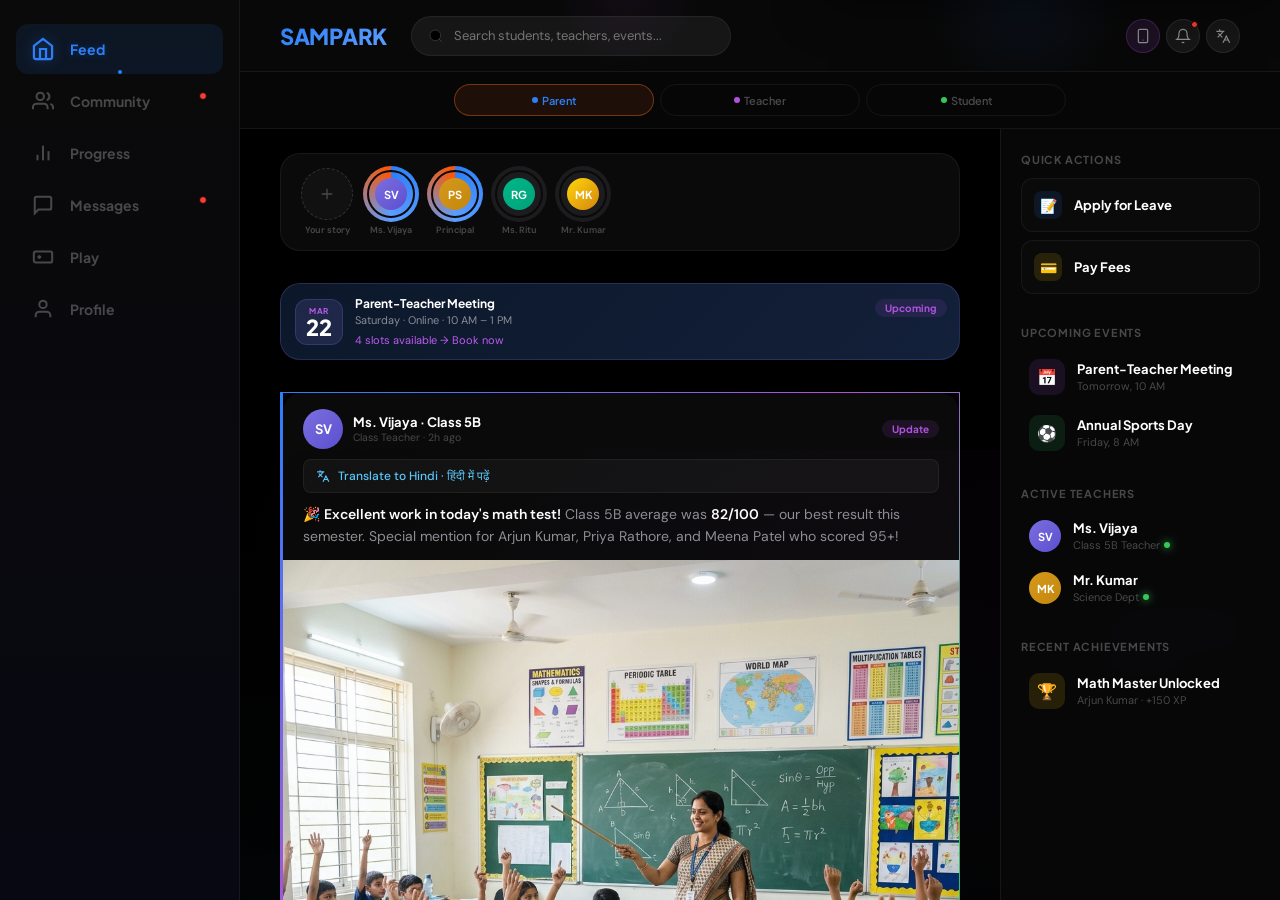
==== commit 65424ef7: "Add Mobile App button in web version" ====
--- a/web/index.html
+++ b/web/index.html
@@ -103,6 +103,9 @@
     </div>
     
     <div class="hdr-r">
+      <div class="hbtn" onclick="window.location.href='../index.html'" title="Mobile App" style="background: rgba(175, 82, 222, 0.12); border-color: rgba(175, 82, 222, 0.25);">
+        <svg viewBox="0 0 24 24" fill="none" stroke="var(--pu)" stroke-width="2" stroke-linecap="round" stroke-linejoin="round"><rect x="5" y="2" width="14" height="20" rx="2" ry="2"></rect><line x1="12" y1="18" x2="12.01" y2="18"></line></svg>
+      </div>
       <div class="hbtn" onclick="openNotif()" style="position:relative">
         <svg viewBox="0 0 24 24"><path d="M18 8A6 6 0 0 0 6 8c0 7-3 9-3 9h18s-3-2-3-9"/><path d="M13.73 21a2 2 0 0 1-3.46 0"/></svg>
         <span class="nbadge"></span>
